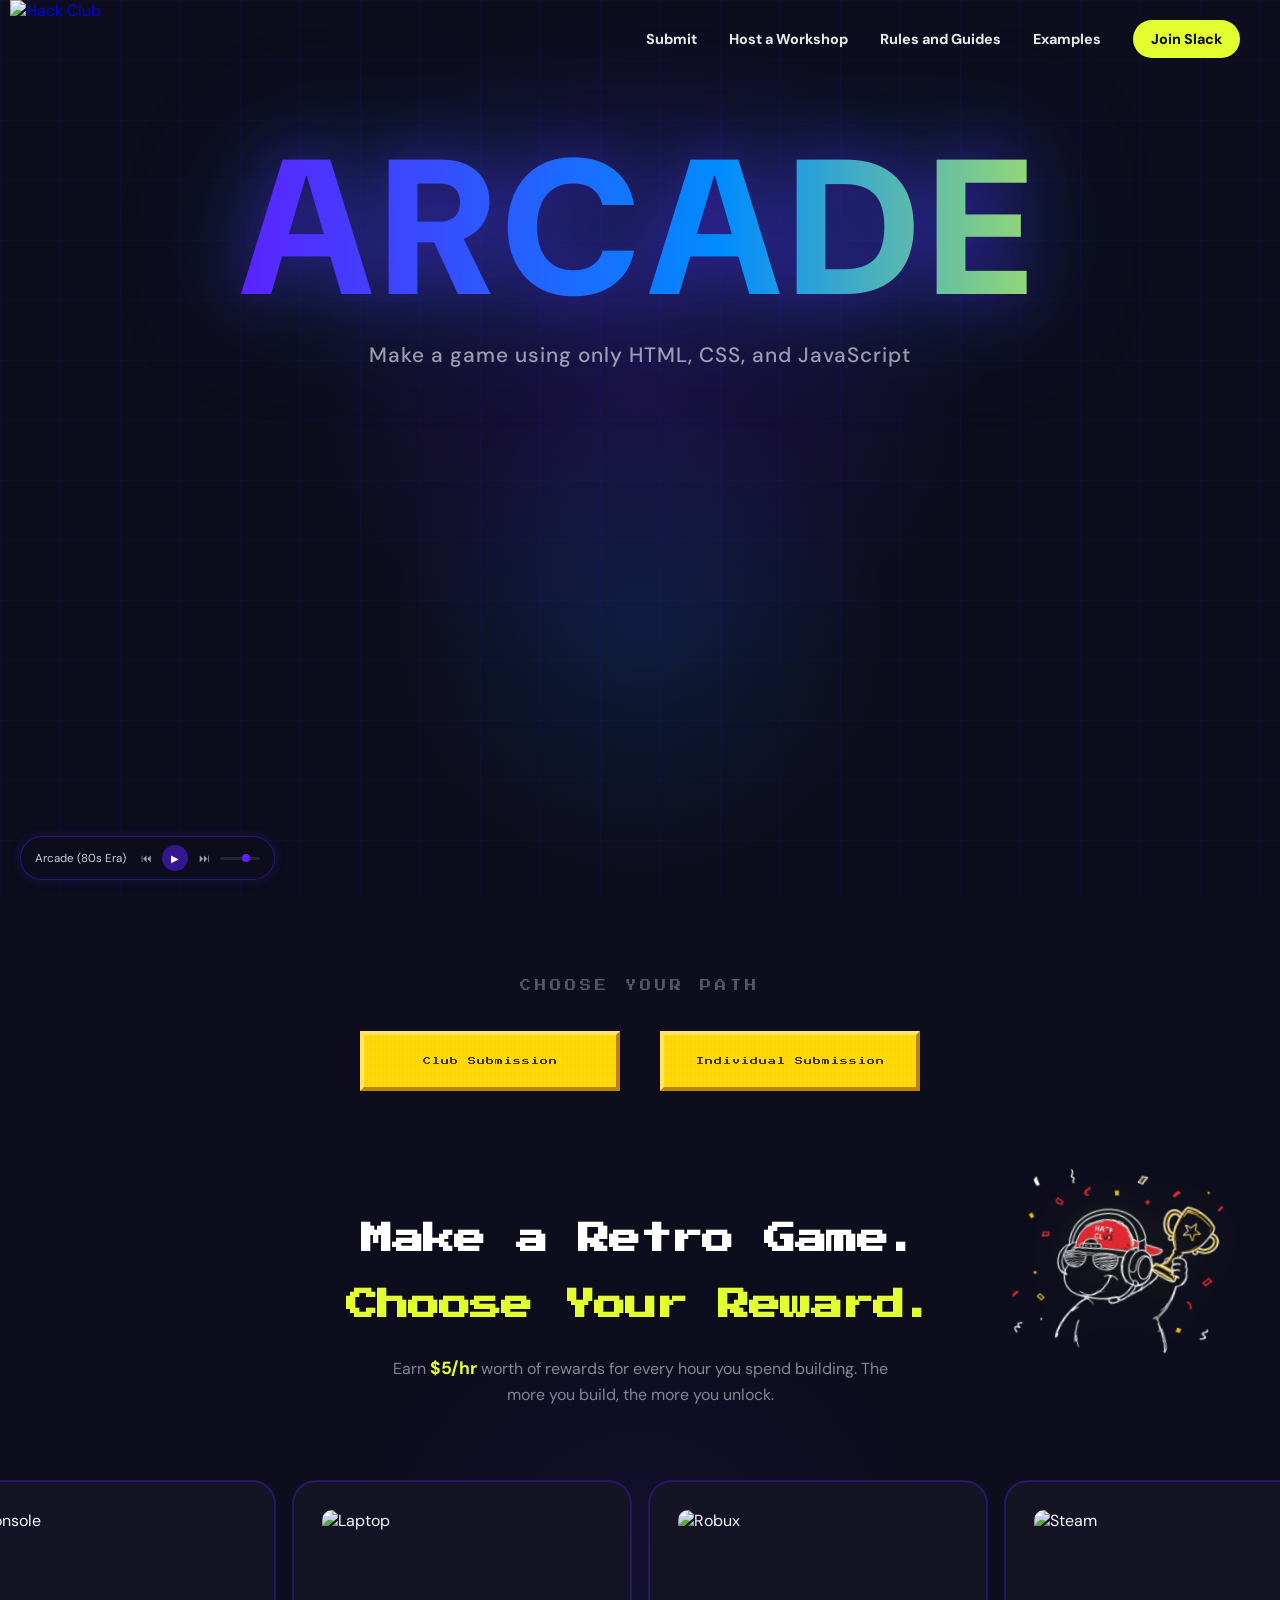
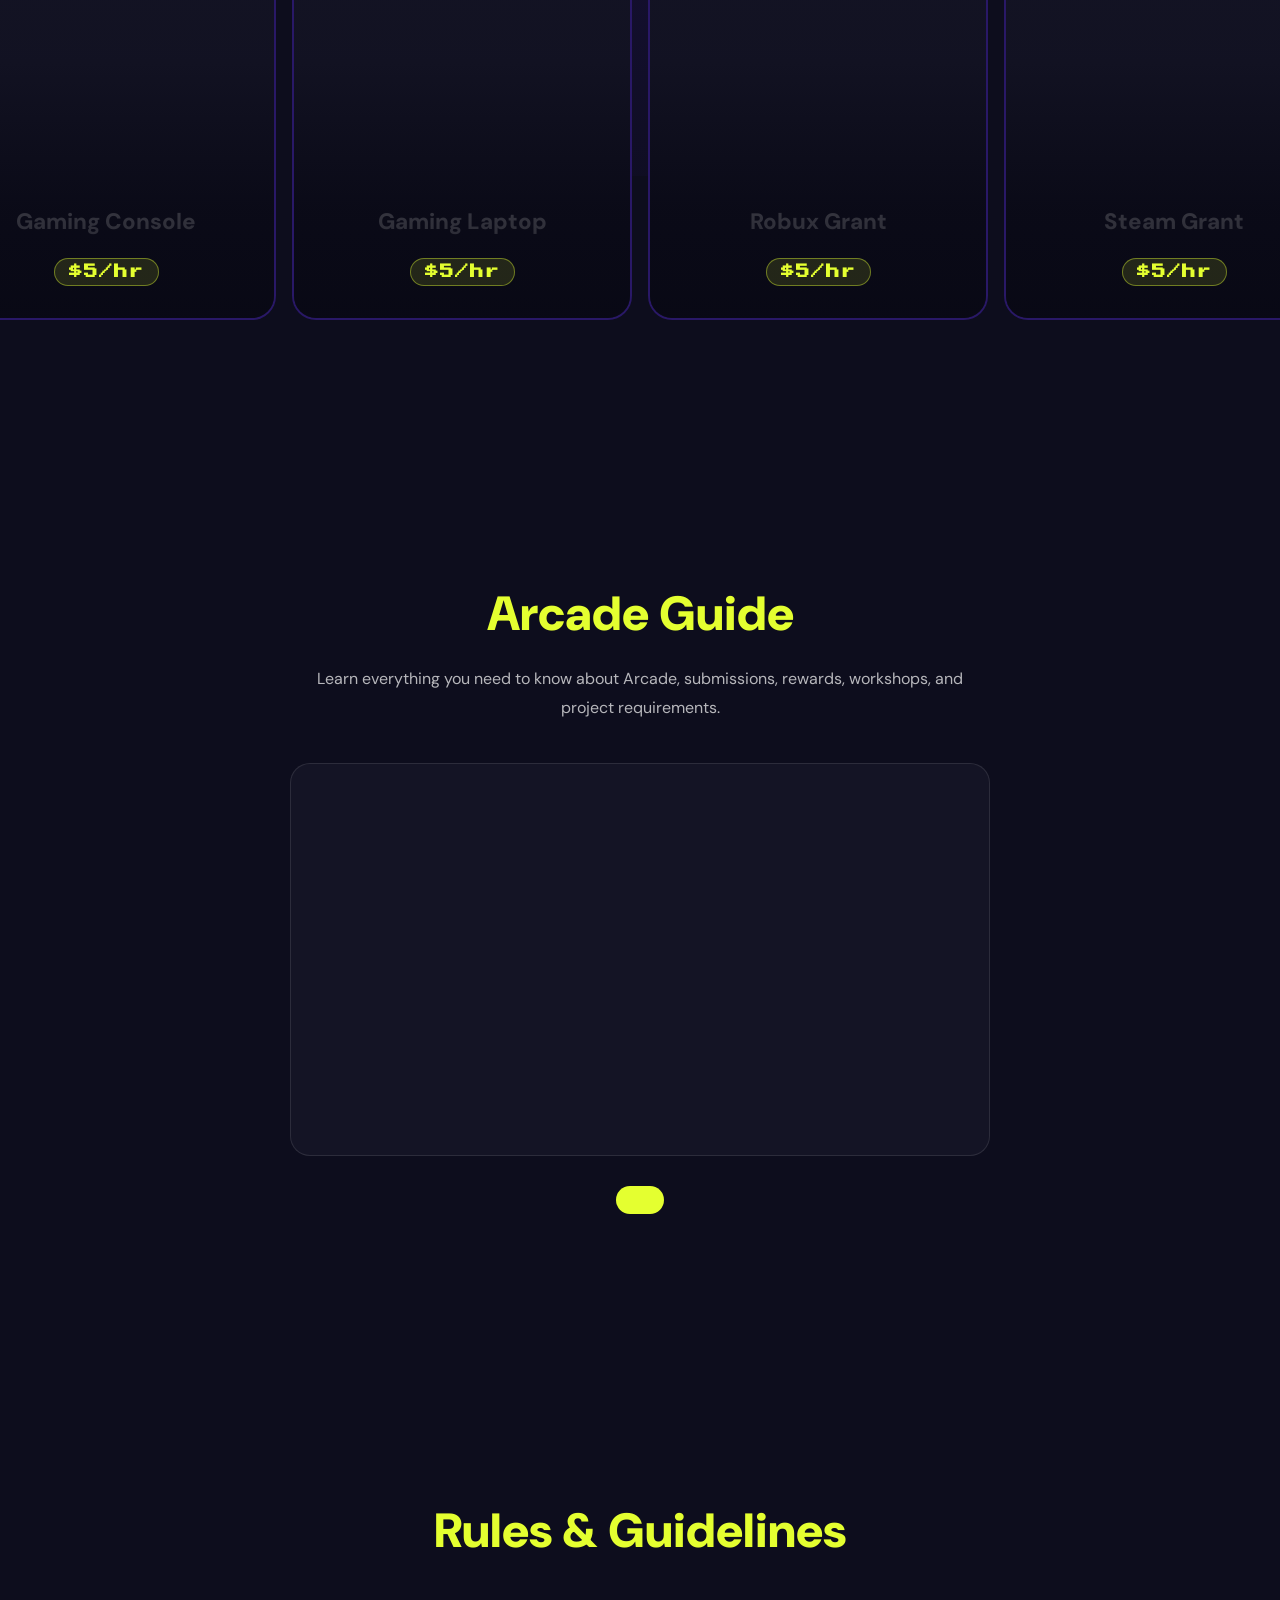
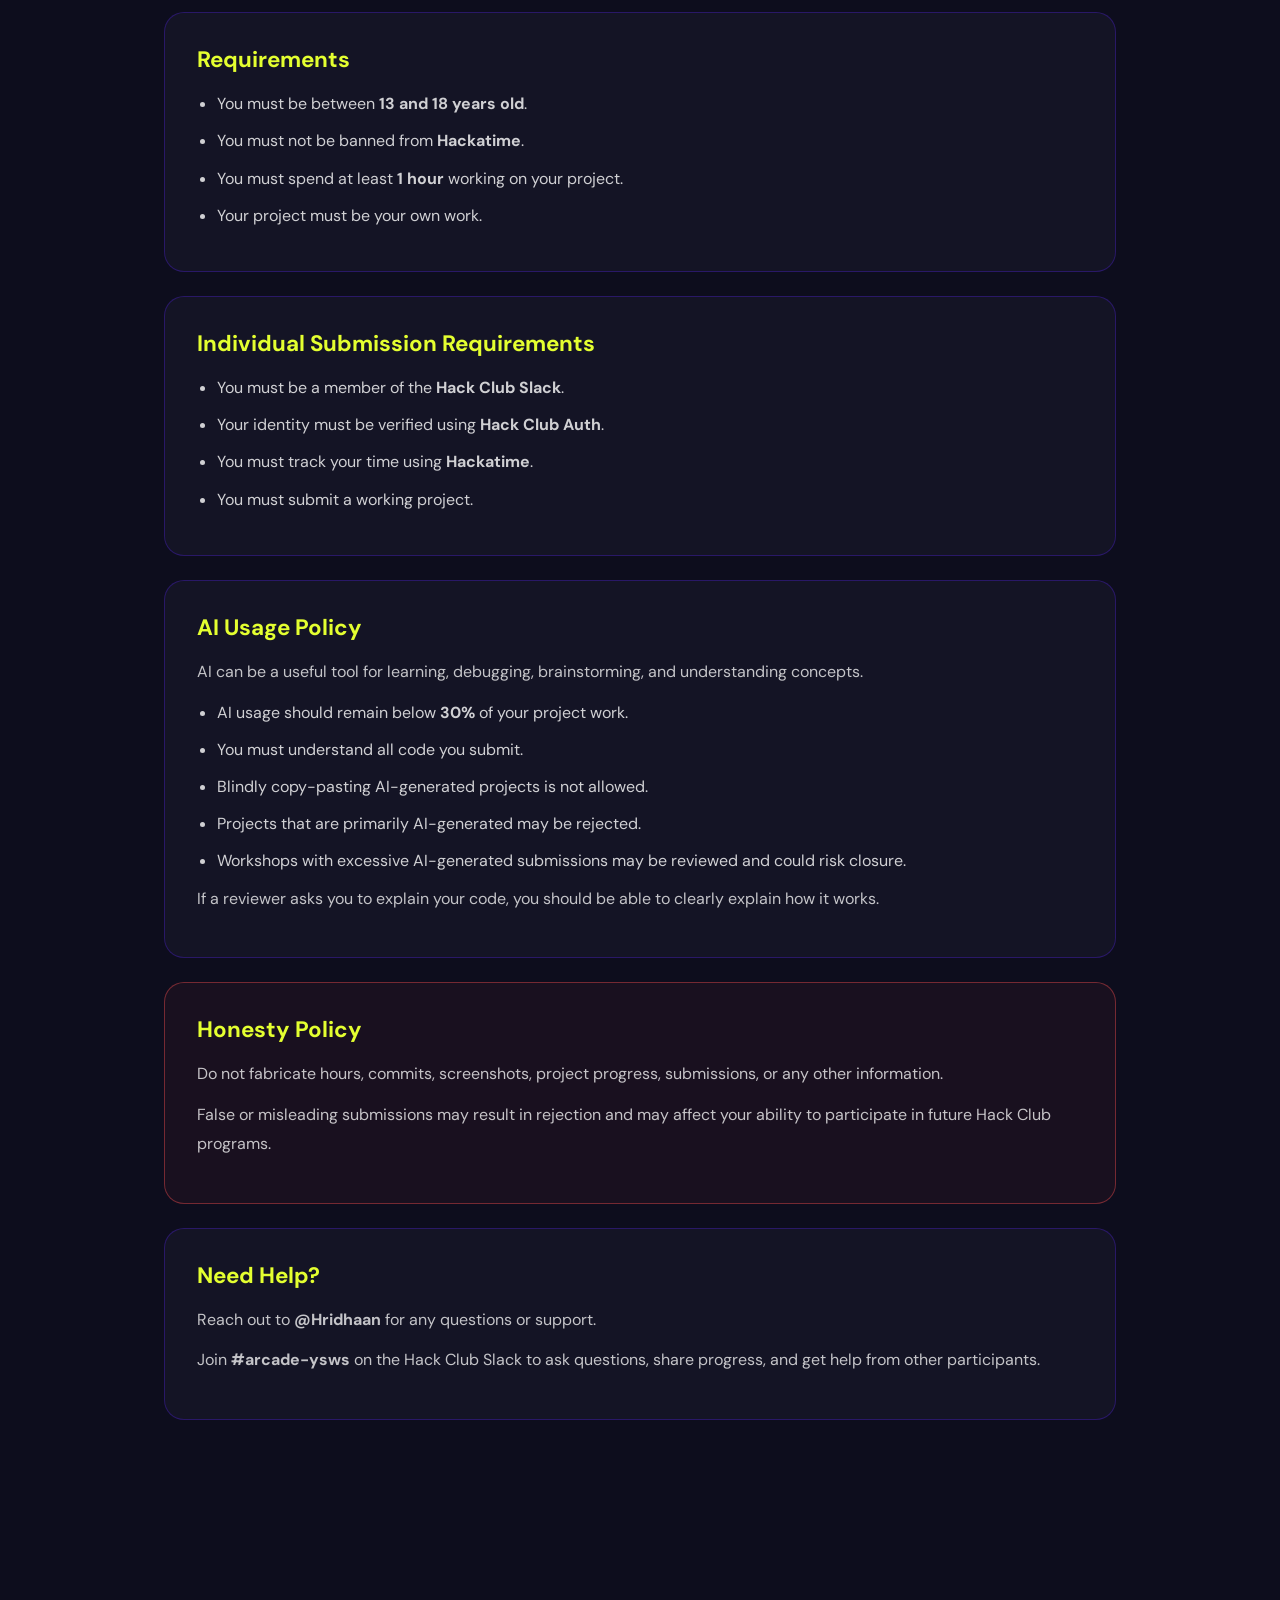
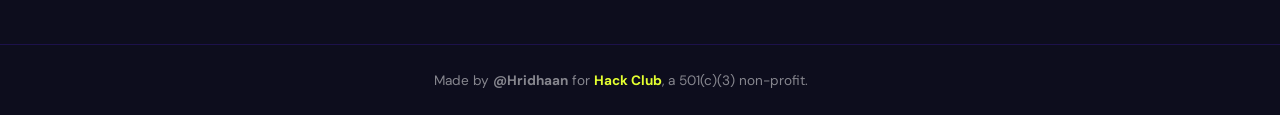
==== index.html @ b274d34c "Rename Index.html to index.html" ====
<!DOCTYPE html>
<html lang="en">
<head>
    <meta charset="UTF-8">
    <meta name="viewport" content="width=device-width, initial-scale=1.0">
    <title>Arcade</title>
    <link rel="icon" type="image/png" href="RewardsFavicon.png">
    <link href="https://fonts.googleapis.com/css2?family=Press+Start+2P&family=DM+Sans:wght@400;700;900&display=swap" rel="stylesheet">
    <link rel="stylesheet" href="style.css">
    <script async src="https://unpkg.com/es-module-shims@1.6.3/dist/es-module-shims.js"></script>
    <script type="importmap">
    {
        "imports": {
            "three": "https://unpkg.com/three@0.160.0/build/three.module.js",
            "three/addons/": "https://unpkg.com/three@0.160.0/examples/jsm/"
        }
    }
    </script>
</head>
<body>

    <!-- Hack Club Flag -->
    <a href="https://hackclub.com/">
        <img style="position: absolute; top: 0; left: 10px; border: 0; width: 256px; z-index: 999;"
        src="https://assets.hackclub.com/flag-orpheus-left.svg" alt="Hack Club"/>
    </a>

    <!-- Navbar -->
  <nav class="navbar">
    <div class="nav-links">
        <a href="#" id="navSubmit">Submit</a>
        <a href="#" id="navWorkshop">Host a Workshop</a>
        <a href="#rules">Rules and Guides</a>
        <a href="example.html">Examples</a>
    <a href="https://hackclub.enterprise.slack.com/archives/C0B72VAHXHB" target="_blank" class="nav-slack">
    Join Slack
</a>
    </div>
</nav>

    <!-- Hero Section -->
    <section class="hero">
        <div class="hero-content">
            <h1 class="hero-title">ARCADE</h1>
            <p class="hero-tagline">Make a game using only HTML, CSS, and JavaScript</p>
        
        </div>
        <div class="hero-3d">
            <canvas id="controller-canvas"></canvas>
        </div>
    </section>

    <!-- Path Selector -->
    <div class="selector-section">
        <p class="selector-label">CHOOSE YOUR PATH</p>
        <div class="path-buttons">
            <div class="minecraft-btn" id="clubBtn" onclick="selectPath('club')">
                <div class="mc-btn-front">Club Submission</div>
            </div>
            <div class="minecraft-btn" id="individualBtn" onclick="selectPath('individual')">
                <div class="mc-btn-front">Individual Submission</div>
            </div>
        </div>

        <!-- Club Content -->
        <div class="submission-content" id="clubContent">
            <div class="content-inner">
                <h2 class="content-title">Arcade for Clubs</h2>
                <p class="content-desc">Arcade is a Hack Club program where your members build games and get rewarded. Run it as a workshop at your next meeting — no experience needed, and it works for complete beginners. Clubs are welcome from anywhere in the world!</p>
                <h3 class="content-subtitle">Running a workshop</h3>
                <p class="content-text">Host an Arcade workshop at your club meeting. Members will build their own game, host it on GitHub Pages, and submit it. Each approved submission earns them rewards. You can <a href="#" class="content-link">use our workshop guide</a> to run the session.</p>
                <h3 class="content-subtitle">How it works</h3>
                <div class="steps-grid">
                    <div class="step-card"><span class="step-num">1</span><p>Run the workshop with your club</p></div>
                    <div class="step-card"><span class="step-num">2</span><p>Members build & host their games</p></div>
                    <div class="step-card"><span class="step-num">3</span><p>Close your workshop</p></div>
                    <div class="step-card"><span class="step-num">4</span><p>Get your reward grant!</p></div>
                </div>
                <button class="btn-primary" style="margin-top: 24px;">Submit Your Club »</button>
            </div>
        </div>



        <div class="yaydino2">
    <img src="1.png" alt="YayDino">
</div>
 






<!-- Rewards Section -->
 

<section class="rewards-section">
 

   <div class="rewards-header">
        <h2 class="rewards-title">Make a Retro Game.</h2>
        <h2 class="rewards-title accent">Choose Your Reward.</h2>
        <p class="rewards-sub">Earn <strong>$5/hr</strong> worth of rewards for every hour you spend building. The more you build, the more you unlock.</p>
    </div>
<div class="reward-side-image">
    <img src="1.png" alt="Arcade Mascot">
</div>
    <!-- Marquee -->
    <div class="marquee-wrapper">
        <div class="marquee-track">
            <!-- First set -->
            <div class="reward-card">
                <img src="https://cdn.hackclub.com/019e78b3-c2be-7597-a584-adfa7424e5cc/image.png" alt="Robux"/>
                <span class="reward-name">Robux Grant</span>
                <span class="reward-rate">$5/hr</span>
            </div>
            <div class="reward-card">
                <img src="https://cdn.hackclub.com/019e78b3-c560-7306-bf54-0f0309e8012c/image.png" alt="Steam"/>
                <span class="reward-name">Steam Grant</span>
                <span class="reward-rate">$5/hr</span>
            </div>
            <div class="reward-card">
                <img src="https://cdn.hackclub.com/019e78b3-cb3a-797b-8372-727cfa99ce7d/image.png" alt="PlayStation"/>
                <span class="reward-name">PS5 Store Grant</span>
                <span class="reward-rate">$5/hr</span>
            </div>
            <div class="reward-card">
                <img src="https://cdn.hackclub.com/019e78b3-cdbc-717c-9516-8ceed5521d50/image.png" alt="Xbox"/>
                <span class="reward-name">Xbox Gamepass</span>
                <span class="reward-rate">$5/hr</span>
            </div>
            <div class="reward-card">
                <img src="https://cdn.hackclub.com/019e78b6-8c25-72ff-9af2-ae48d4276445/image.png" alt="Gaming Chair"/>
                <span class="reward-name">Gaming Accessories</span>
                <span class="reward-rate">$5/hr</span>
            </div>
            <div class="reward-card">
                <img src="https://cdn.hackclub.com/019e78b5-5a3d-7637-90d5-1876262efb31/image.png" alt="Snacks"/>
                <span class="reward-name">Snacks Grant</span>
                <span class="reward-rate">$10 flat</span>
            </div>
            <div class="reward-card">
                <img src="https://cdn.hackclub.com/019e78b3-c89d-77c0-a14c-f0b7e09f0a83/image.png" alt="Gaming Disc"/>
                <span class="reward-name">Gaming Discs</span>
                <span class="reward-rate">$5/hr</span>
            </div>
            <div class="reward-card">
                <img src="https://cdn.hackclub.com/019e78ba-0c8d-72cf-9ee6-25249cc44a6c/image.png" alt="Pizza"/>
                <span class="reward-name">Pizza Grant</span>
                <span class="reward-rate">$5/hr</span>
            </div>
            <div class="reward-card">
                <img src="https://cdn.hackclub.com/019e78bb-ecb3-717f-a96d-b725cae09090/image.png" alt="VR"/>
                <span class="reward-name">VR Headset</span>
                <span class="reward-rate">$5/hr</span>
            </div>
            <div class="reward-card">
                <img src="https://cdn.hackclub.com/019e78bd-bbe6-7dba-8489-cfd4080f0802/image.png" alt="Console"/>
                <span class="reward-name">Gaming Console</span>
                <span class="reward-rate">$5/hr</span>
            </div>
            <div class="reward-card">
                <img src="https://cdn.hackclub.com/019e78bf-a7a8-745c-b9f1-488c8123b62c/image.png" alt="Laptop"/>
                <span class="reward-name">Gaming Laptop</span>
                <span class="reward-rate">$5/hr</span>
            </div>
            <!-- Duplicate set for seamless loop -->
            <div class="reward-card">
                <img src="https://cdn.hackclub.com/019e78b3-c2be-7597-a584-adfa7424e5cc/image.png" alt="Robux"/>
                <span class="reward-name">Robux Grant</span>
                <span class="reward-rate">$5/hr</span>
            </div>
            <div class="reward-card">
                <img src="https://cdn.hackclub.com/019e78b3-c560-7306-bf54-0f0309e8012c/image.png" alt="Steam"/>
                <span class="reward-name">Steam Grant</span>
                <span class="reward-rate">$5/hr</span>
            </div>
            <div class="reward-card">
                <img src="https://cdn.hackclub.com/019e78b3-cb3a-797b-8372-727cfa99ce7d/image.png" alt="PlayStation"/>
                <span class="reward-name">PS5 Store Grant</span>
                <span class="reward-rate">$5/hr</span>
            </div>
            <div class="reward-card">
                <img src="https://cdn.hackclub.com/019e78b3-cdbc-717c-9516-8ceed5521d50/image.png" alt="Xbox"/>
                <span class="reward-name">Xbox Gamepass</span>
                <span class="reward-rate">$5/hr</span>
            </div>
            <div class="reward-card">
                <img src="https://cdn.hackclub.com/019e78b6-8c25-72ff-9af2-ae48d4276445/image.png" alt="Gaming Chair"/>
                <span class="reward-name">Gaming Accessories</span>
                <span class="reward-rate">$5/hr</span>
            </div>
            <div class="reward-card">
                <img src="https://cdn.hackclub.com/019e78b5-5a3d-7637-90d5-1876262efb31/image.png" alt="Snacks"/>
                <span class="reward-name">Snacks Grant</span>
                <span class="reward-rate">$10 flat</span>
            </div>
            <div class="reward-card">
                <img src="https://cdn.hackclub.com/019e78b3-c89d-77c0-a14c-f0b7e09f0a83/image.png" alt="Gaming Disc"/>
                <span class="reward-name">Gaming Discs</span>
                <span class="reward-rate">$5/hr</span>
            </div>
            <div class="reward-card">
                <img src="https://cdn.hackclub.com/019e78ba-0c8d-72cf-9ee6-25249cc44a6c/image.png" alt="Pizza"/>
                <span class="reward-name">Pizza Grant</span>
                <span class="reward-rate">$5/hr</span>
            </div>
            <div class="reward-card">
                <img src="https://cdn.hackclub.com/019e78bb-ecb3-717f-a96d-b725cae09090/image.png" alt="VR"/>
                <span class="reward-name">VR Headset</span>
                <span class="reward-rate">$5/hr</span>
            </div>
            <div class="reward-card">
                <img src="https://cdn.hackclub.com/019e78bd-bbe6-7dba-8489-cfd4080f0802/image.png" alt="Console"/>
                <span class="reward-name">Gaming Console</span>
                <span class="reward-rate">$5/hr</span>
            </div>
            <div class="reward-card">
                <img src="https://cdn.hackclub.com/019e78bf-a7a8-745c-b9f1-488c8123b62c/image.png" alt="Laptop"/>
                <span class="reward-name">Gaming Laptop</span>
                <span class="reward-rate">$5/hr</span>
            </div>
        </div>
    </div>
</section>

<section id="guides" class="guide-section">


<h2 class="guide-heading">Arcade Guide</h2>

<p class="guide-text">
    Learn everything you need to know about Arcade, submissions,
    rewards, workshops, and project requirements.
</p>

<div class="guide-container">
    <iframe
        src="https://www.canva.com/design/DAHLJIkIras/yFGuUKuNm_g_faqWocFEzg/view?embed"
        allowfullscreen>
    </iframe>
</div>

<a
    class="guide-button"
    href="https://www.canva.com/design/DAHLJIkIras/yFGuUKuNm_g_faqWocFEzg/view"
    target="_blank">

   
</a>


</section>








        <!-- Individual Content -->
        <div class="submission-content" id="individualContent">
            <div class="content-inner">
                <h2 class="content-title">Arcade for Individuals</h2>
                <p class="content-desc">Building solo? No problem. Arcade is open to any teenager who wants to build a game and get rewarded for shipping it. No club needed — just you, your code, and your ideas.</p>
                <h3 class="content-subtitle">How it works</h3>
                <p class="content-text">Build a game, host it on GitHub Pages or itch.io, and submit it. Each approved submission earns you rewards. Check out the <a href="#" class="content-link">requirements & examples page</a> first.</p>
                <h3 class="content-subtitle">Steps</h3>
                <div class="steps-grid">
                    <div class="step-card"><span class="step-num">1</span><p>Build your game</p></div>
                    <div class="step-card"><span class="step-num">2</span><p>Host it online</p></div>
                    <div class="step-card"><span class="step-num">3</span><p>Submit your game</p></div>
                    <div class="step-card"><span class="step-num">4</span><p>Claim your reward!</p></div>
                </div>
                <button class="btn-primary" style="margin-top: 24px;">Submit Your Game »</button>
            </div>
        </div>

<section class="rules-section" id="rules">

    <h1 class="rules-title">Rules & Guidelines</h1>

    <div class="rule-card">
        <h2>Requirements</h2>

        <ul>
            <li>You must be between <strong>13 and 18 years old</strong>.</li>
            <li>You must not be banned from <strong>Hackatime</strong>.</li>
            <li>You must spend at least <strong>1 hour</strong> working on your project.</li>
            <li>Your project must be your own work.</li>
        </ul>
    </div>

    <div class="rule-card">
        <h2>Individual Submission Requirements</h2>

        <ul>
            <li>You must be a member of the <strong>Hack Club Slack</strong>.</li>
            <li>Your identity must be verified using <strong>Hack Club Auth</strong>.</li>
            <li>You must track your time using <strong>Hackatime</strong>.</li>
            <li>You must submit a working project.</li>
        </ul>
    </div>

    <div class="rule-card">
        <h2>AI Usage Policy</h2>

        <p>
            AI can be a useful tool for learning, debugging, brainstorming,
            and understanding concepts.
        </p>

        <ul>
            <li>AI usage should remain below <strong>30%</strong> of your project work.</li>
            <li>You must understand all code you submit.</li>
            <li>Blindly copy-pasting AI-generated projects is not allowed.</li>
            <li>Projects that are primarily AI-generated may be rejected.</li>
            <li>Workshops with excessive AI-generated submissions may be reviewed and could risk closure.</li>
        </ul>

        <p>
            If a reviewer asks you to explain your code, you should be able to clearly explain how it works.
        </p>
    </div>

    <div class="rule-card warning-card">
        <h2>Honesty Policy</h2>

        <p>
            Do not fabricate hours, commits, screenshots, project progress,
            submissions, or any other information.
        </p>

        <p>
            False or misleading submissions may result in rejection and may
            affect your ability to participate in future Hack Club programs.
        </p>
    </div>

    <div class="rule-card">
        <h2>Need Help?</h2>

        <p>
            Reach out to <strong>@Hridhaan</strong> for any questions or support.
        </p>

        <p>
            Join <strong>#arcade-ysws</strong> on the Hack Club Slack to ask questions,
            share progress, and get help from other participants.
        </p>
    </div>

</section>























    </div>

    <!-- Music Player -->
    <div class="music-player" id="musicPlayer">
        <div class="player-body" id="playerBody">
            <div class="song-info">
                <div class="song-name" id="songName">Arcade (80s Era)</div>
            </div>
            <div class="player-controls">
                <button class="ctrl-btn" id="prevBtn">⏮</button>
                <button class="ctrl-btn play-btn" id="playBtn">▶</button>
                <button class="ctrl-btn" id="nextBtn">⏭</button>
                <input type="range" class="volume-slider" id="volumeSlider" min="0" max="1" step="0.01" value="0.7">
            </div>
        </div>
    </div>

    <!-- Footer -->
    <footer class="footer">
        <div class="footer-content">
            <span>Made by <strong>@Hridhaan</strong> for <a href="https://hackclub.com/" target="_blank">Hack Club</a>, a 501(c)(3) non-profit.</span>
            <div class="footer-gif">
                <iframe src="https://giphy.com/embed/hkqefnFjn2MWVl6xvq" width="30" height="30" frameBorder="0" class="giphy-embed" allowFullScreen></iframe>
            </div>
        </div>
      
    </footer>

    <script type="module" src="script.js"></script>


    
</body>
</html>
---- style.css ----
* {
    margin: 0;
    padding: 0;
    box-sizing: border-box;
}

body {
    background-color: #0D0D1D;
    font-family: 'DM Sans', sans-serif;
    color: #ffffff;
    overflow-x: hidden;
}

/* ── NAVBAR ── */
.navbar {
    display: flex;
    align-items: center;
    justify-content: flex-end;
    padding: 20px 40px;
    position: fixed;
    top: 0;
    left: 0;
    right: 0;
    z-index: 100;
    background: transparent;
}

.nav-links {
    display: flex;
    align-items: center;
    gap: 32px;
}

.nav-links a {
    color: rgba(255, 255, 255, 0.9);
    text-decoration: none;
    font-size: 0.9rem;
    font-weight: 800;
    transition: color 0.2s;
    white-space: nowrap;
}

.nav-links a:hover {
    color: #E4FF30;
}

.nav-cta {
    font-family: 'Press Start 2P', monospace;
    font-size: 0.6rem;
    background: #E4FF30;
    color: #0D0D1D;
    border: 3px solid #0D0D1D;
    padding: 12px 16px;
    cursor: pointer;
    box-shadow: 4px 4px 0px #5B23FF;
    transition: all 0.1s;
    white-space: nowrap;
    letter-spacing: 1px;
}

.nav-cta:hover {
    transform: translate(2px, 2px);
    box-shadow: 2px 2px 0px #5B23FF;
}

.nav-cta:active {
    transform: translate(4px, 4px);
    box-shadow: 0px 0px 0px #5B23FF;
}

@keyframes rgbShift {
    0% { background-position: 0% center; }
    100% { background-position: 300% center; }
}

/* ── HERO ── */
.hero {
    min-height: 100vh;
    display: flex;
    flex-direction: column;
    align-items: center;
    justify-content: center;
    padding-top: 80px;
    position: relative;
    overflow: hidden;
    background-image:
        linear-gradient(rgba(91, 35, 255, 0.05) 1px, transparent 1px),
        linear-gradient(90deg, rgba(91, 35, 255, 0.05) 1px, transparent 1px);
    background-size: 60px 60px;
}

.hero::before {
    content: '';
    position: absolute;
    width: 700px;
    height: 700px;
    background: radial-gradient(circle, rgba(91, 35, 255, 0.18) 0%, transparent 70%);
    top: 40%;
    left: 50%;
    transform: translate(-50%, -50%);
    pointer-events: none;
    z-index: 0;
}

.hero::after {
    content: '';
    position: absolute;
    width: 500px;
    height: 500px;
    background: radial-gradient(circle, rgba(0, 139, 255, 0.12) 0%, transparent 70%);
    top: 70%;
    left: 50%;
    transform: translate(-50%, -50%);
    pointer-events: none;
    z-index: 0;
}

.hero-content {
    text-align: center;
    position: relative;
    z-index: 2;
    padding: 0 20px;
}

.hero-title {
    font-family: 'DM Sans', sans-serif;
    font-weight: 900;
    font-size: clamp(5rem, 15vw, 12rem);
    line-height: 1;
    letter-spacing: 8px;
    background: linear-gradient(
        90deg,
        #5B23FF,
        #008BFF,
        #E4FF30,
        #00F5FF,
        #008BFF,
        #5B23FF
    );
    background-size: 300% auto;
    -webkit-background-clip: text;
    -webkit-text-fill-color: transparent;
    background-clip: text;
    animation: rgbShift 3s linear infinite;
    filter: drop-shadow(0 0 30px rgba(91, 35, 255, 0.5))
            drop-shadow(0 0 60px rgba(0, 139, 255, 0.3));
}

.hero-tagline {
    font-size: 1.3rem;
    color: rgba(255, 255, 255, 0.6);
    margin-top: 16px;
    font-weight: 500;
    letter-spacing: 1px;
}

.hero-3d {
    width: 100%;
    max-width: 700px;
    height: 500px;
    position: relative;
    z-index: 1;
    margin-top: -20px;
}

#controller-canvas {
    width: 100%;
    height: 100%;
    display: block;
}

/* ── BUTTONS ── */
.btn-primary {
    font-family: 'Press Start 2P', monospace;
    font-size: 0.6rem;
    background: #E4FF30;
    color: #0D0D1D;
    border: 3px solid #0D0D1D;
    padding: 14px 20px;
    cursor: pointer;
    box-shadow: 4px 4px 0px #5B23FF;
    transition: all 0.1s;
    letter-spacing: 1px;
}

.btn-primary:hover {
    transform: translate(2px, 2px);
    box-shadow: 2px 2px 0px #5B23FF;
}

.btn-primary:active {
    transform: translate(4px, 4px);
    box-shadow: 0px 0px 0px #5B23FF;
}

/* ── PATH SELECTOR ── */
.selector-section {
    padding: 80px 40px;
    display: flex;
    flex-direction: column;
    align-items: center;
    gap: 40px;
}

.selector-label {
    font-family: 'Press Start 2P', monospace;
    font-size: 0.7rem;
    color: rgba(255,255,255,0.3);
    letter-spacing: 4px;
}

.path-buttons {
    display: flex;
    gap: 40px;
    align-items: center;
    justify-content: center;
    flex-wrap: wrap;
}

.minecraft-btn {
    position: relative;
    width: 260px;
    height: 60px;
    cursor: pointer;
    user-select: none;
}

.mc-btn-front {
    position: absolute;
    inset: 0;
    background: #FFD700;
    border-top: 4px solid #FFE566;
    border-left: 4px solid #FFE566;
    border-right: 4px solid #B8860B;
    border-bottom: 4px solid #B8860B;
    display: flex;
    align-items: center;
    justify-content: center;
    font-family: 'Press Start 2P', monospace;
    font-size: 0.5rem;
    color: #3d2e00;
    letter-spacing: 1px;
    transition: all 0.1s;
}

.mc-btn-front::after {
    content: '';
    position: absolute;
    inset: 0;
    background-image:
        linear-gradient(rgba(255,255,255,0.05) 1px, transparent 1px),
        linear-gradient(90deg, rgba(255,255,255,0.05) 1px, transparent 1px);
    background-size: 4px 4px;
    pointer-events: none;
}

.minecraft-btn:hover .mc-btn-front {
    background: #FFE033;
    border-top-color: #FFF0A0;
    border-left-color: #FFF0A0;
    filter: brightness(1.1);
}

.minecraft-btn:active .mc-btn-front,
.minecraft-btn.active .mc-btn-front {
    background: #CC9900;
    border-top-color: #B8860B;
    border-left-color: #B8860B;
    border-right-color: #FFE566;
    border-bottom-color: #FFE566;
    transform: translateY(2px);
}

/* ── SUBMISSION CONTENT ── */
.submission-content {
    display: none;
    width: 100%;
    max-width: 900px;
    animation: fadeInUp 0.4s ease;
}

.submission-content.active {
    display: block;
}

@keyframes fadeInUp {
    from { opacity: 0; transform: translateY(20px); }
    to { opacity: 1; transform: translateY(0); }
}

.content-inner {
    background: rgba(255,255,255,0.02);
    border: 1px solid rgba(91, 35, 255, 0.2);
    border-radius: 20px;
    padding: 40px;
}

.content-title {
    font-family: 'DM Sans', sans-serif;
    font-weight: 900;
    font-size: 2.5rem;
    color: #E4FF30;
    margin-bottom: 16px;
}

.content-desc {
    color: rgba(255,255,255,0.7);
    line-height: 1.8;
    margin-bottom: 28px;
    font-size: 1rem;
}

.content-subtitle {
    font-family: 'DM Sans', sans-serif;
    font-weight: 800;
    font-size: 1.2rem;
    color: #008BFF;
    margin-bottom: 12px;
    margin-top: 24px;
}

.content-text {
    color: rgba(255,255,255,0.6);
    line-height: 1.8;
    margin-bottom: 28px;
}

.content-link {
    color: #E4FF30;
    font-weight: 700;
    text-decoration: underline;
    text-underline-offset: 3px;
}

.content-link:hover {
    color: #008BFF;
}

.steps-grid {
    display: grid;
    grid-template-columns: repeat(2, 1fr);
    gap: 16px;
    margin-top: 16px;
}

.step-card {
    background: rgba(91, 35, 255, 0.08);
    border: 1px solid rgba(91, 35, 255, 0.2);
    border-radius: 12px;
    padding: 20px;
    display: flex;
    align-items: center;
    gap: 16px;
    transition: border-color 0.2s, background 0.2s;
}

.step-card:hover {
    border-color: rgba(91, 35, 255, 0.5);
    background: rgba(91, 35, 255, 0.12);
}

.step-num {
    font-family: 'Press Start 2P', monospace;
    font-size: 1.2rem;
    color: #5B23FF;
    min-width: 30px;
}

.step-card p {
    color: rgba(255,255,255,0.7);
    font-size: 0.9rem;
    line-height: 1.5;
}

/* ── MUSIC PLAYER ── */
.music-player {
    position: fixed;
    bottom: 20px;
    left: 20px;
    z-index: 999;
    background: rgba(13, 13, 29, 0.9);
    border: 1px solid rgba(91, 35, 255, 0.4);
    border-radius: 100px;
    padding: 8px 14px;
    display: flex;
    align-items: center;
    gap: 10px;
    box-shadow: 0 0 12px rgba(91, 35, 255, 0.2);
    backdrop-filter: blur(10px);
}

.player-body {
    display: flex;
    flex-direction: row;
    align-items: center;
    gap: 8px;
    padding: 0;
}

.song-info {
    text-align: left;
}

.song-name {
    font-family: 'DM Sans', sans-serif;
    font-size: 0.72rem;
    color: rgba(255,255,255,0.8);
    max-width: 130px;
    white-space: nowrap;
    overflow: hidden;
    text-overflow: ellipsis;
}

.player-controls {
    display: flex;
    align-items: center;
    gap: 4px;
}

.ctrl-btn {
    background: none;
    border: none;
    color: rgba(255,255,255,0.6);
    width: 24px;
    height: 24px;
    border-radius: 50%;
    cursor: pointer;
    font-size: 0.7rem;
    display: flex;
    align-items: center;
    justify-content: center;
    transition: all 0.15s;
    padding: 0;
}

.ctrl-btn:hover {
    color: #E4FF30;
}

.play-btn {
    width: 26px;
    height: 26px;
    background: rgba(91, 35, 255, 0.5);
    border-radius: 50%;
    font-size: 0.65rem;
    color: white;
    border: none;
}

.play-btn:hover {
    background: rgba(91, 35, 255, 0.8);
}

.volume-slider {
    width: 40px;
    height: 3px;
    -webkit-appearance: none;
    background: rgba(255,255,255,0.1);
    border-radius: 2px;
    outline: none;
    cursor: pointer;
}

.volume-slider::-webkit-slider-thumb {
    -webkit-appearance: none;
    width: 8px;
    height: 8px;
    border-radius: 50%;
    background: #5B23FF;
    cursor: pointer;
}

/* ── FOOTER ── */
.footer {
    border-top: 1px solid rgba(91, 35, 255, 0.2);
    padding: 20px 40px;
    display: flex;
    flex-direction: column;
    align-items: center;
    gap: 8px;
    background: rgba(13, 13, 29, 0.8);
}

.footer-content {
    display: flex;
    align-items: center;
    gap: 8px;
    font-size: 0.85rem;
    color: rgba(255, 255, 255, 0.5);
}

.footer-gif {
    width: 30px;
    height: 30px;
    overflow: hidden;
    border-radius: 4px;
    pointer-events: none;
}

.footer-content a {
    color: #E4FF30;
    text-decoration: none;
    font-weight: 700;
    transition: color 0.2s;
}

.footer-content a:hover {
    color: #008BFF;
}

.footer-credits {
    font-size: 0.65rem;
    color: rgba(255, 255, 255, 0.2);
    text-align: center;
}

/* ── REWARDS SECTION ── */
.rewards-section {
    padding: 80px 0;
    position: relative;
    overflow: hidden;
}

.rewards-section::before {
    content: '';
    position: absolute;
    width: 600px;
    height: 400px;
    background: radial-gradient(circle, rgba(228, 255, 48, 0.06) 0%, transparent 70%);
    top: 50%;
    left: 50%;
    transform: translate(-50%, -50%);
    pointer-events: none;
}

.rewards-header {
    text-align: center;
    padding: 0 40px;
    margin-bottom: 60px;
}

.rewards-title {
    font-family: 'DM Sans', sans-serif;
    font-weight: 900;
    font-size: clamp(2rem, 5vw, 3.5rem);
    line-height: 1.1;
    color: #ffffff;
    letter-spacing: -1px;
}

.rewards-title.accent {
    color: #E4FF30;
}

.rewards-sub {
    margin-top: 16px;
    font-size: 1.1rem;
    color: rgba(255,255,255,0.5);
    max-width: 500px;
    margin-left: auto;
    margin-right: auto;
    line-height: 1.6;
}

.rewards-sub strong {
    color: #E4FF30;
}

/* ── MARQUEE ── */
.marquee-wrapper {
    width: 100%;
    overflow: hidden;
    mask-image: linear-gradient(90deg, transparent, black 10%, black 90%, transparent);
    -webkit-mask-image: linear-gradient(90deg, transparent, black 10%, black 90%, transparent);
}

.marquee-track {
    display: flex;
    gap: 20px;
    width: max-content;
    animation: marqueeScroll 35s linear infinite;
    padding: 10px 0;
}

.marquee-track:hover {
    animation-play-state: paused;
}

@keyframes marqueeScroll {
    0% { transform: translateX(0); }
    100% { transform: translateX(-50%); }
}

/* Reward Card */
.reward-card {
    display: flex;
    flex-direction: column;
    align-items: center;
    gap: 10px;
    background: rgba(255,255,255,0.03);
    border: 1px solid rgba(91, 35, 255, 0.2);
    border-radius: 16px;
    padding: 20px 24px;
    min-width: 140px;
    transition: border-color 0.2s, transform 0.2s;
    cursor: default;
}

.reward-card:hover {
    border-color: #E4FF30;
    transform: translateY(-4px);
    background: rgba(228, 255, 48, 0.04);
}

.reward-card img {
    width: 70px;
    height: 70px;
    object-fit: contain;
    border-radius: 8px;
}

.reward-name {
    font-family: 'DM Sans', sans-serif;
    font-weight: 700;
    font-size: 0.8rem;
    color: rgba(255,255,255,0.8);
    text-align: center;
}

.reward-rate {
    font-family: 'Press Start 2P', monospace;
    font-size: 0.4rem;
    color: #E4FF30;
    letter-spacing: 1px;
}

/* ── REWARDS SECTION ── */
.rewards-section {
    padding: 80px 0;
    position: relative;
    overflow: hidden;
}

.rewards-section::before {
    content: '';
    position: absolute;
    width: 800px;
    height: 400px;
    background: radial-gradient(circle, rgba(91, 35, 255, 0.08) 0%, transparent 70%);
    top: 50%;
    left: 50%;
    transform: translate(-50%, -50%);
    pointer-events: none;
}

.rewards-header {
    text-align: center;
    padding: 0 40px;
    margin-bottom: 50px;
}

.rewards-title {
    font-family: 'Press Start 2P', monospace;
    font-size: clamp(1.2rem, 3vw, 2rem);
    line-height: 1.8;
    color: #ffffff;
}

.rewards-title.accent {
    color: #E4FF30;
    display: block;
    margin-top: 8px;
}

.rewards-sub {
    margin-top: 20px;
    font-size: 1rem;
    color: rgba(255,255,255,0.5);
    max-width: 500px;
    margin-left: auto;
    margin-right: auto;
    line-height: 1.6;
}

.rewards-sub strong {
    color: #E4FF30;
    font-size: 1.1rem;
}

/* ── MARQUEE ── */
.marquee-wrapper {
    width: 100%;
    overflow: hidden;
    mask-image: linear-gradient(90deg, transparent, black 8%, black 92%, transparent);
    -webkit-mask-image: linear-gradient(90deg, transparent, black 8%, black 92%, transparent);
    padding: 12px 0;
}

.marquee-track {
    display: flex;
    gap: 16px;
    width: max-content;
    animation: marqueeScroll 30s linear infinite;
}

.marquee-track:hover {
    animation-play-state: paused;
}

@keyframes marqueeScroll {
    0% { transform: translateX(0); }
    100% { transform: translateX(-50%); }
}

/* Reward Card */
.reward-card {
    display: flex;
    flex-direction: column;
    align-items: center;
    gap: 10px;
    background: #12122A;
    border: 2px solid rgba(91, 35, 255, 0.3);
    border-radius: 12px;
    padding: 18px 20px;
    min-width: 130px;
    transition: all 0.2s;
    cursor: default;
    position: relative;
    overflow: hidden;
}

.reward-card::before {
    content: '';
    position: absolute;
    inset: 0;
    background: linear-gradient(135deg, rgba(91,35,255,0.08), transparent);
    opacity: 0;
    transition: opacity 0.2s;
}

.reward-card:hover {
    border-color: #E4FF30;
    transform: translateY(-6px) scale(1.03);
    box-shadow: 0 8px 30px rgba(228, 255, 48, 0.15),
                0 0 0 1px rgba(228, 255, 48, 0.2);
}

.reward-card:hover::before {
    opacity: 1;
}

.reward-card img {
    width: 64px;
    height: 64px;
    object-fit: contain;
    border-radius: 8px;
    image-rendering: auto;
}

.reward-name {
    font-family: 'DM Sans', sans-serif;
    font-weight: 800;
    font-size: 0.78rem;
    color: rgba(255,255,255,0.9);
    text-align: center;
    line-height: 1.3;
}

.reward-rate {
    font-family: 'Press Start 2P', monospace;
    font-size: 0.38rem;
    color: #E4FF30;
    letter-spacing: 1px;
    background: rgba(228, 255, 48, 0.1);
    padding: 3px 6px;
    border-radius: 4px;
    border: 1px solid rgba(228, 255, 48, 0.2);
}

.reward-card {
    display: flex;
    flex-direction: column;
    align-items: center;
    gap: 12px;
    background: #12122A;
    border: 2px solid rgba(91, 35, 255, 0.3);
    border-radius: 16px;
    padding: 28px 28px;
    min-width: 200px;
    transition: all 0.2s;
    cursor: default;
    position: relative;
    overflow: hidden;
}

.reward-card:hover {
    border-color: #E4FF30;
    transform: translateY(-8px) scale(1.04);
    box-shadow: 0 12px 40px rgba(228, 255, 48, 0.2),
                0 0 0 1px rgba(228, 255, 48, 0.2);
}

.reward-card img {
    width: 110px;
    height: 110px;
    object-fit: contain;
    border-radius: 10px;
}

.reward-name {
    font-family: 'DM Sans', sans-serif;
    font-weight: 800;
    font-size: 1rem;
    color: rgba(255,255,255,0.9);
    text-align: center;
    line-height: 1.3;
}

.reward-rate {
    font-family: 'Press Start 2P', monospace;
    font-size: 0.45rem;
    color: #E4FF30;
    letter-spacing: 1px;
    background: rgba(228, 255, 48, 0.1);
    padding: 4px 8px;
    border-radius: 4px;
    border: 1px solid rgba(228, 255, 48, 0.2);
}

.reward-card {
    width: 300px;
    min-width: 300px;
    height: 420px;

    position: relative;
    overflow: hidden;

    border-radius: 24px;

    background: #141425;

    transition: all .3s ease;
}

.reward-card img {
    width: 100%;
    height: 100%;

    object-fit: cover;

    transition: transform .4s ease;
}

.reward-card::after {
    content: "";

    position: absolute;
    inset: 0;

    background:
        linear-gradient(
            to top,
            rgba(8,8,20,.95) 0%,
            rgba(8,8,20,.8) 25%,
            rgba(8,8,20,.15) 60%,
            transparent 100%
        );

    pointer-events: none;
}

.reward-name {
    font-size: 1.4rem;
    font-weight: 800;

    margin-bottom: 10px;
}
.reward-rate {
    display: inline-flex;

    width: fit-content;

    padding: 6px 14px;

    border-radius: 999px;

    background: rgba(228,255,48,.12);

    border: 1px solid rgba(228,255,48,.35);

    color: #E4FF30;
}

.reward-card:hover {
    transform:
        translateY(-10px)
        scale(1.02);

    box-shadow:
        0 25px 60px rgba(0,0,0,.45);
}

.reward-card:hover img {
    transform: scale(1.08);
}

.reward-card{
    min-width:320px;
    height:440px;
}
.reward-card img{
    height:75%;
    width:100%;
    object-fit:cover;
}

.reward-card::before{
    content:"";
    position:absolute;
    inset:0;

    background:
    linear-gradient(
        to top,
        rgba(6,6,25,0.98) 0%,
        rgba(6,6,25,0.7) 30%,
        transparent 65%
    );

    z-index:1;
}

.reward-card::before{
    content:"";
    position:absolute;
    inset:0;

    background:
    linear-gradient(
        to top,
        rgba(6,6,25,0.98) 0%,
        rgba(6,6,25,0.7) 30%,
        transparent 65%
    );

    z-index:1;
}
.reward-card:hover{
    transform:
        translateY(-12px)
        rotate(-1deg);

    box-shadow:
        0 25px 60px rgba(0,0,0,.5),
        0 0 30px rgba(228,255,48,.15);
}
.reward-card{
    width:340px;
    min-width:340px;
}
.reward-rate {
    display: inline-flex;
    align-items: center;
    justify-content: center;

    padding: 6px 14px;

    border-radius: 999px;

    background: rgba(228,255,48,.12);
    border: 1px solid rgba(228,255,48,.4);

    color: #E4FF30;

    font-size: 0.85rem;
    font-weight: 800;

    position: relative;
    z-index: 10;
}
.reward-card-body{
    position:absolute;
    bottom:0;
    left:0;
    right:0;

    padding:24px;
    z-index:5;
}

.reward-card{
    overflow:hidden;
}

.nav-slack{
    background:#E4FF30;
    color:#0D0D1D !important;

    padding:10px 18px;

    border-radius:999px;

    font-weight:800;

    text-decoration:none;

    transition:.2s;
}

.nav-slack:hover{
    transform:translateY(-2px);
}

.rules-section{
    max-width:1000px;
    margin:120px auto;
    padding:0 24px;
}

.rules-title{
    text-align:center;
    font-size:3rem;
    font-weight:900;
    margin-bottom:50px;
    color:#E4FF30;
}

.rule-card{
    background:#141425;
    border:1px solid rgba(91,35,255,.3);
    border-radius:20px;
    padding:32px;
    margin-bottom:24px;
}

.rule-card h2{
    color:#E4FF30;
    margin-bottom:16px;
    font-size:1.4rem;
}

.rule-card p{
    color:rgba(255,255,255,.75);
    line-height:1.8;
    margin-bottom:12px;
}

.rule-card ul{
    padding-left:20px;
}

.rule-card li{
    margin-bottom:10px;
    line-height:1.7;
    color:rgba(255,255,255,.8);
}

.warning-card{
    border:1px solid rgba(255,80,80,.4);
    background:rgba(255,80,80,.05);
}


/* ==========================
EXAMPLES PAGE
========================== */

.examples-hero{
padding:160px 24px 80px;
text-align:center;
}

.examples-hero h1{
font-size:clamp(3rem,8vw,5rem);
font-weight:900;
margin-bottom:20px;
}

.examples-hero p{
color:rgba(255,255,255,.6);
font-size:1.1rem;
}

.examples-container{
max-width:1200px;
margin:auto;
padding:0 24px 120px;
}

.example-card{
overflow:hidden;


border-radius:32px;

background:#141425;

border:1px solid rgba(255,255,255,.08);

transition:.25s ease;


}

.example-card:hover{
transform:translateY(-8px);


border-color:#E4FF30;

box-shadow:
    0 20px 50px rgba(0,0,0,.35);


}

.example-cover{
width:100%;
height:500px;
object-fit:cover;
display:block;
}

.example-content{
padding:36px;
}

.example-content h2{
font-size:2rem;
margin-bottom:8px;
}

.author{
color:#E4FF30;
font-weight:700;
margin-bottom:20px;
}

.example-content p{
color:rgba(255,255,255,.65);
line-height:1.8;
max-width:700px;
}

.example-buttons{
display:flex;
gap:16px;
flex-wrap:wrap;
margin-top:24px;
}

.example-btn{
text-decoration:none;


background:#5B23FF;

color:white;

padding:14px 24px;

border-radius:999px;

font-weight:700;

transition:.2s;


}

.example-btn:hover{
transform:translateY(-2px);
}

.example-btn.secondary{
background:#24243f;
}

.soon{
text-align:center;


margin-top:60px;

color:rgba(255,255,255,.5);

font-size:1.1rem;


}


.examples-hero{
    padding:180px 24px 100px;
    text-align:center;
}

.examples-hero h1{
    font-size:clamp(4rem,10vw,7rem);
    font-weight:900;
    line-height:.95;
}

.examples-hero p{
    margin-top:24px;
    font-size:1.2rem;
    color:rgba(255,255,255,.65);
}
.example-card{
    overflow:hidden;
    border-radius:32px;

    background:#141425;

    border:1px solid rgba(91,35,255,.35);

    transition:.25s ease;
}

.example-card:hover{
    transform:translateY(-10px);

    border-color:#E4FF30;

    box-shadow:
        0 20px 60px rgba(0,0,0,.45);
}


html{
    scroll-behavior:smooth;
}


.rewards-section{
    position:relative;
}

.reward-side-image{
    position:absolute;

    right:8%;
    top:160px;

    z-index:5;
}

.reward-side-image img{
    width:220px;
    height:auto;

    transform:rotate(12deg);

    filter:drop-shadow(
        0 15px 30px rgba(0,0,0,.35)
    );

    animation:floaty 3s ease-in-out infinite;
}

@keyframes floaty{
    0%,100%{
        transform:
            translateY(0)
            rotate(12deg);
    }

    50%{
        transform:
            translateY(-15px)
            rotate(12deg);
    }
}

.reward-side-image{
    position:absolute;
    right:50px;
    top:200px;
    z-index:9999;
}

.reward-side-image img{
    width:300px;
    border:2px solid red;
}

.rewards-section{
    position:relative;
}

.reward-side-image{
    position:absolute;

    right:10%;
    top:50%;

    transform:translateY(-50%);

    z-index:2;
}

.reward-side-image img{
    width:220px;
    height:auto;
}

.rewards-section{
    position:relative;
}

.reward-mascot{
    position:absolute;

    right:8%;
    top:120px;

    z-index:2;
}

.reward-mascot img{
    width:180px;
    height:auto;

    transform:rotate(10deg);

    filter:drop-shadow(
        0 12px 24px rgba(0,0,0,.35)
    );

    animation:floaty 3s ease-in-out infinite;
}

@keyframes floaty{
    0%,100%{
        transform:
            translateY(0)
            rotate(10deg);
    }

    50%{
        transform:
            translateY(-12px)
            rotate(10deg);
    }
}

.yaydino{
    position:absolute;
    right:8%;
    top:120px;
    z-index:2;
}

.yaydino img{
    width:180px;
    height:auto;

    transform:rotate(10deg);

    filter:drop-shadow(
        0 12px 24px rgba(0,0,0,.35)
    );

    animation:floaty 3s ease-in-out infinite;
}


.yaydino{
    position:absolute;

    right:8%;
    bottom:120px;

    z-index:10;
}

.yaydino img{
    width:180px;
    height:auto;

    filter:drop-shadow(
        0 12px 24px rgba(0,0,0,.35)
    );

    animation:floaty 3s ease-in-out infinite;
}

@keyframes floaty{
    0%,100%{
        transform:translateY(0);
    }

    50%{
        transform:translateY(-12px);
    }
}

.yaydino{
    position:fixed !important;

    right:50px !important;
    bottom:50px !important;

    z-index:99999 !important;
}

.yaydino{
    position:absolute;

    right:100px;
    top:250px;

    z-index:10;
}

.hero{
    position:relative;
}

.yaydino2{
    position:absolute;

    right:4%;
    top:180px;

    z-index:8;

    pointer-events:none;

    animation:yayFloat 4s ease-in-out infinite;
}

.yaydino2 img{
    width:220px;
    height:auto;

    transform:rotate(8deg);

    filter:
        drop-shadow(0 12px 25px rgba(0,0,0,.35))
        drop-shadow(0 0 20px rgba(228,255,48,.12));

    transition:all .3s ease;
}

.yaydino2:hover img{
    transform:
        rotate(12deg)
        scale(1.05);
}

@keyframes yayFloat{
    0%,100%{
        transform:
            translateY(0px)
            rotate(0deg);
    }

    50%{
        transform:
            translateY(-14px)
            rotate(-2deg);
    }
}
.yaydino2{
    position:absolute;

    right:5%;
    top:120px;
}

.yaydino2{
    position:absolute;

    right:5%;
    top:320px;

    z-index:8;

    animation:yayFloat 4s ease-in-out infinite;
}

.yaydino2{
    position:absolute;

    right:4%;
    top:1150px;

    z-index:10;
}

/* ==========================
GUIDE SECTION
========================== */

.guide-section{
padding:120px 40px;
max-width:1300px;
margin:auto;
}

.guide-header{
text-align:center;
margin-bottom:50px;
}

.guide-title{
font-family:'Press Start 2P', cursive;
font-size:clamp(1.5rem,4vw,3rem);
color:white;
}

.guide-title.accent{
color:#E4FF30;
margin-top:20px;
}

.guide-subtitle{
margin-top:25px;
color:rgba(255,255,255,.65);
max-width:700px;
margin-left:auto;
margin-right:auto;
line-height:1.8;
}

.guide-card{
background:#141425;

 
border:1px solid rgba(91,35,255,.35);

border-radius:28px;

padding:30px;

box-shadow:
    0 20px 60px rgba(0,0,0,.25);
 

}

.guide-badge{
display:inline-block;

 
margin-bottom:24px;

padding:10px 18px;

border-radius:999px;

background:rgba(228,255,48,.1);

border:1px solid rgba(228,255,48,.3);

color:#E4FF30;

font-weight:800;
 

}

.guide-btn{
display:inline-block;


margin-top:24px;

padding:14px 24px;

border-radius:999px;

background:#E4FF30;

color:#0D0D1D;

text-decoration:none;

font-weight:800;

transition:.25s;
 

}

.guide-btn:hover{
transform:translateY(-2px);
}



.guide-section{
max-width:1200px;
margin:120px auto;
padding:0 20px;
text-align:center;
}

.guide-heading{
font-size:3rem;
font-weight:900;
color:#E4FF30;
margin-bottom:20px;
}

.guide-text{
color:rgba(255,255,255,.7);
max-width:700px;
margin:0 auto 40px;
line-height:1.8;
}

.guide-container{
width:100%;
aspect-ratio:16/9;

 
border-radius:20px;
overflow:hidden;

border:1px solid rgba(255,255,255,.1);

background:#141425;
 

}

.guide-container iframe{
width:100%;
height:100%;
border:none;
}

.guide-button{
display:inline-block;

 
margin-top:30px;

padding:14px 24px;

border-radius:999px;

background:#E4FF30;

color:#000;

text-decoration:none;

font-weight:800;
 

}


.update-popup{
    position:fixed;
    inset:0;

    background:rgba(0,0,0,.75);
    backdrop-filter:blur(10px);

    display:flex;
    justify-content:center;
    align-items:center;

    z-index:999999;
}

.popup-image{
    width:min(90vw,700px);

    border-radius:20px;

    box-shadow:
        0 20px 60px rgba(0,0,0,.5);
}

.popup-close{
    position:fixed;

    top:25px;
    right:25px;

    width:60px;
    height:60px;

    border:none;

    border-radius:50%;

    background:#E4FF30;

    color:#111;

    font-size:32px;
    font-weight:900;

    cursor:pointer;

    z-index:1000000;

    transition:.2s;
}

.popup-close:hover{
    transform:scale(1.1);
}


.popup-image{
    width:min(85vw,520px);

    border-radius:24px;

    display:block;

    box-shadow:
        0 30px 80px rgba(0,0,0,.45);

    transform:translateY(0);

    transition:.3s ease;
}


.update-popup{
    position:fixed;
    inset:0;

    display:flex;
    justify-content:center;
    align-items:center;

    background:
        rgba(5,5,15,.82);

    backdrop-filter:blur(18px);

    z-index:999999;
}

.popup-close{
    position:absolute;

    top:-18px;
    right:-18px;

    width:52px;
    height:52px;

    border:none;

    border-radius:50%;

    background:white;

    color:#111;

    font-size:24px;
    font-weight:900;

    cursor:pointer;

    box-shadow:
        0 12px 30px rgba(0,0,0,.25);

    transition:.2s ease;
}

.popup-close:hover{
    transform:scale(1.08);
}


.popup-card{
    position:relative;
}
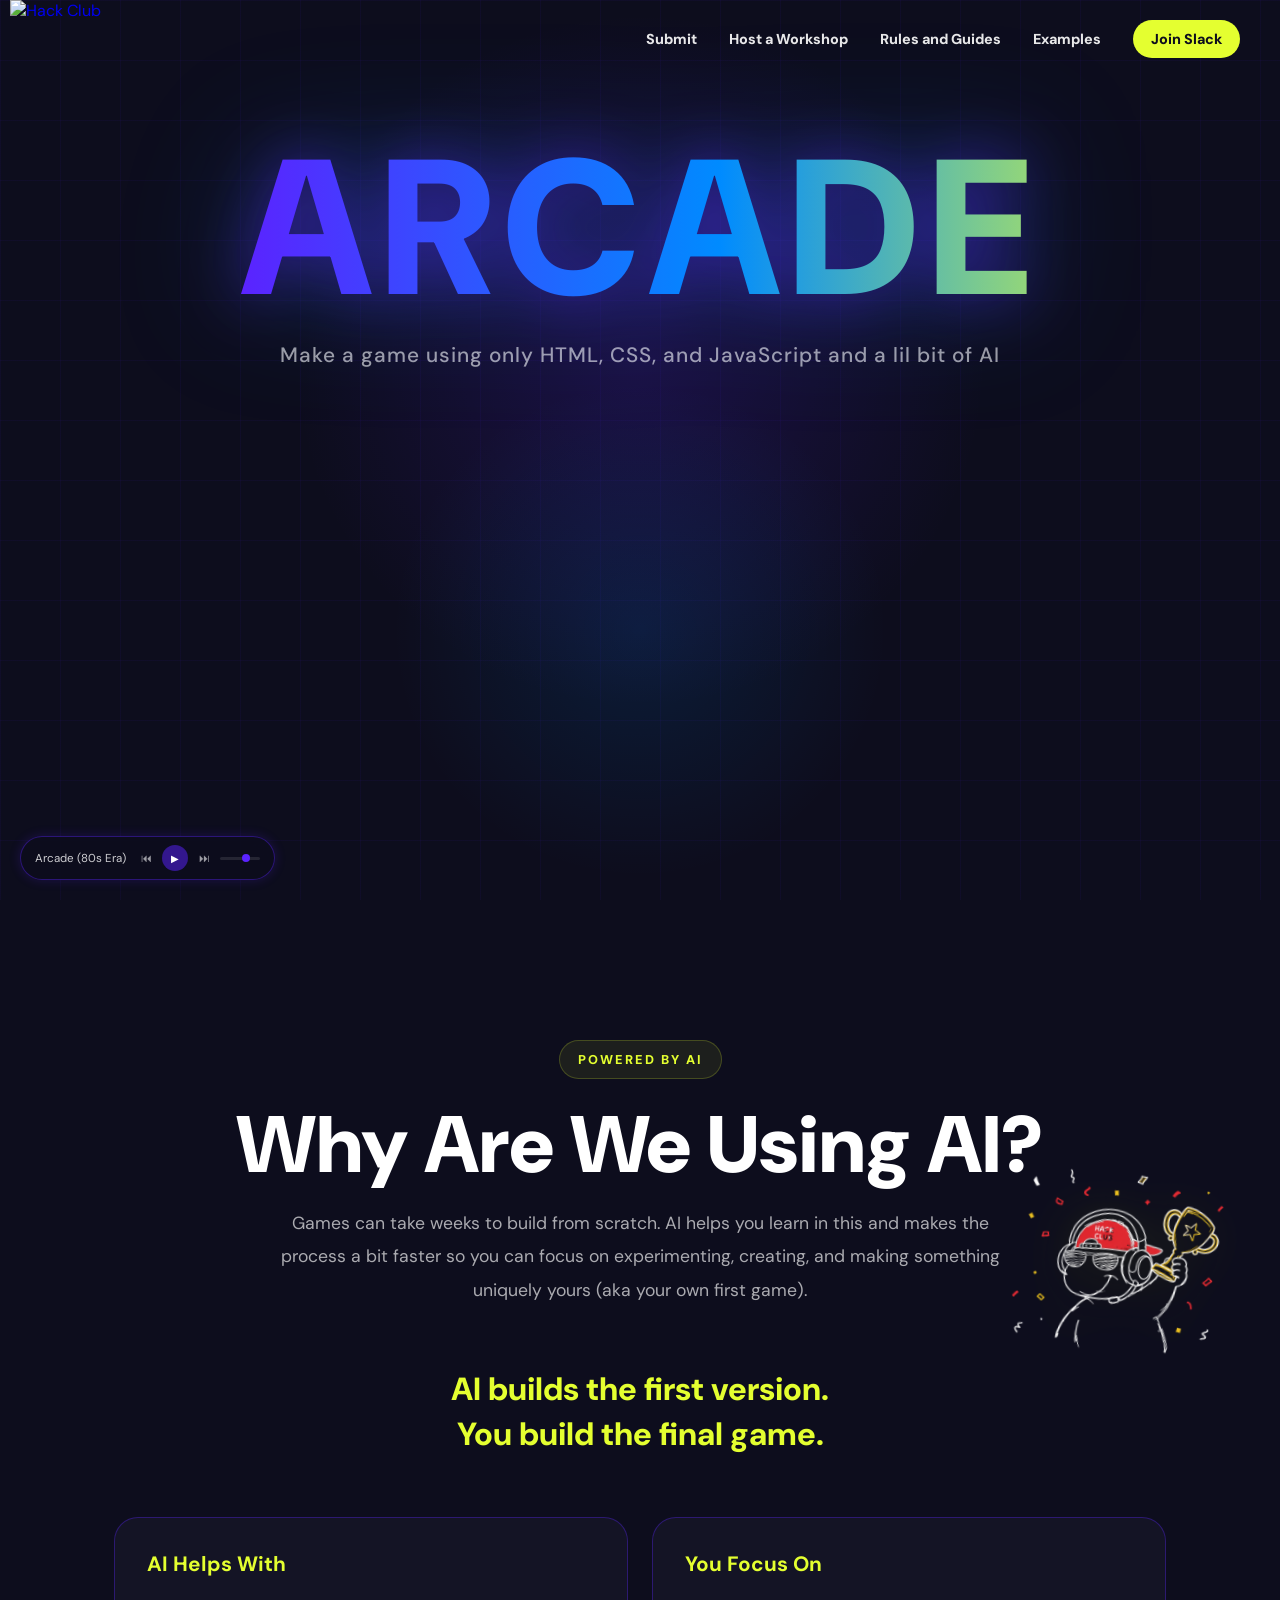
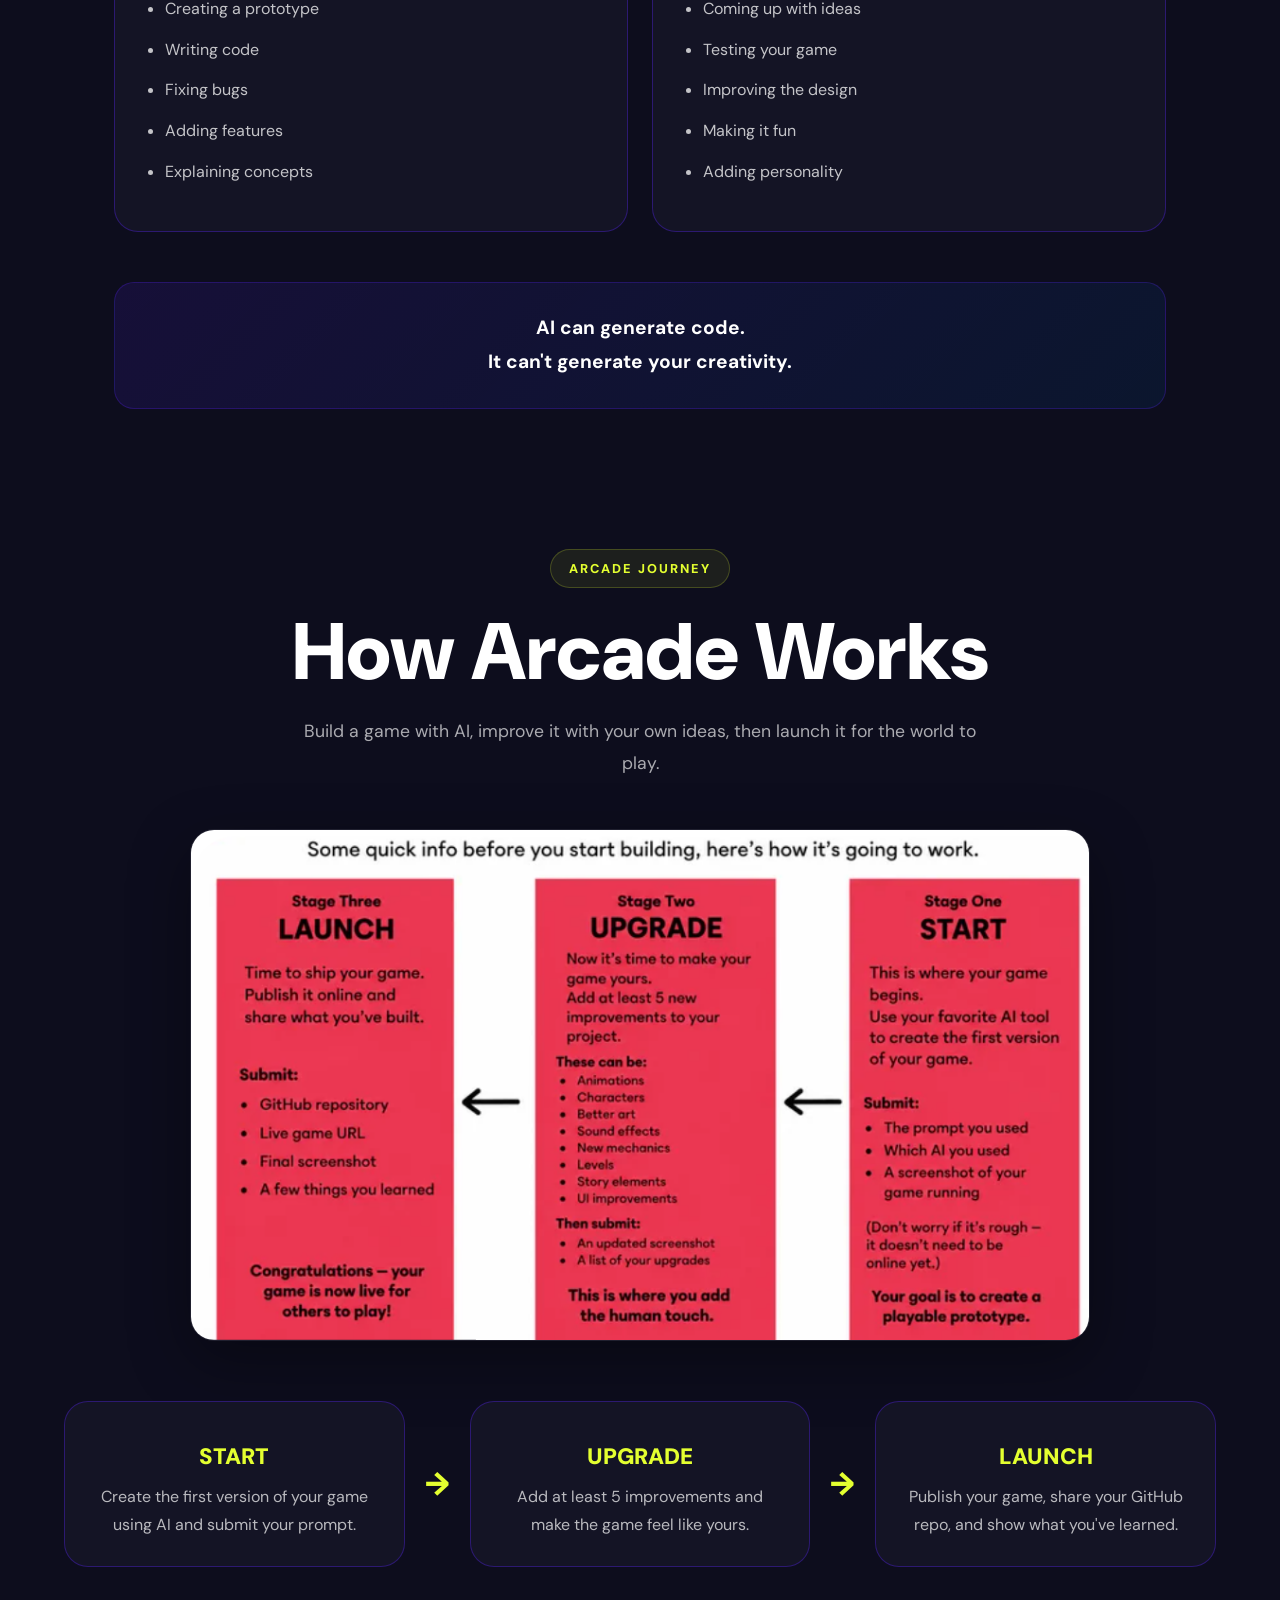
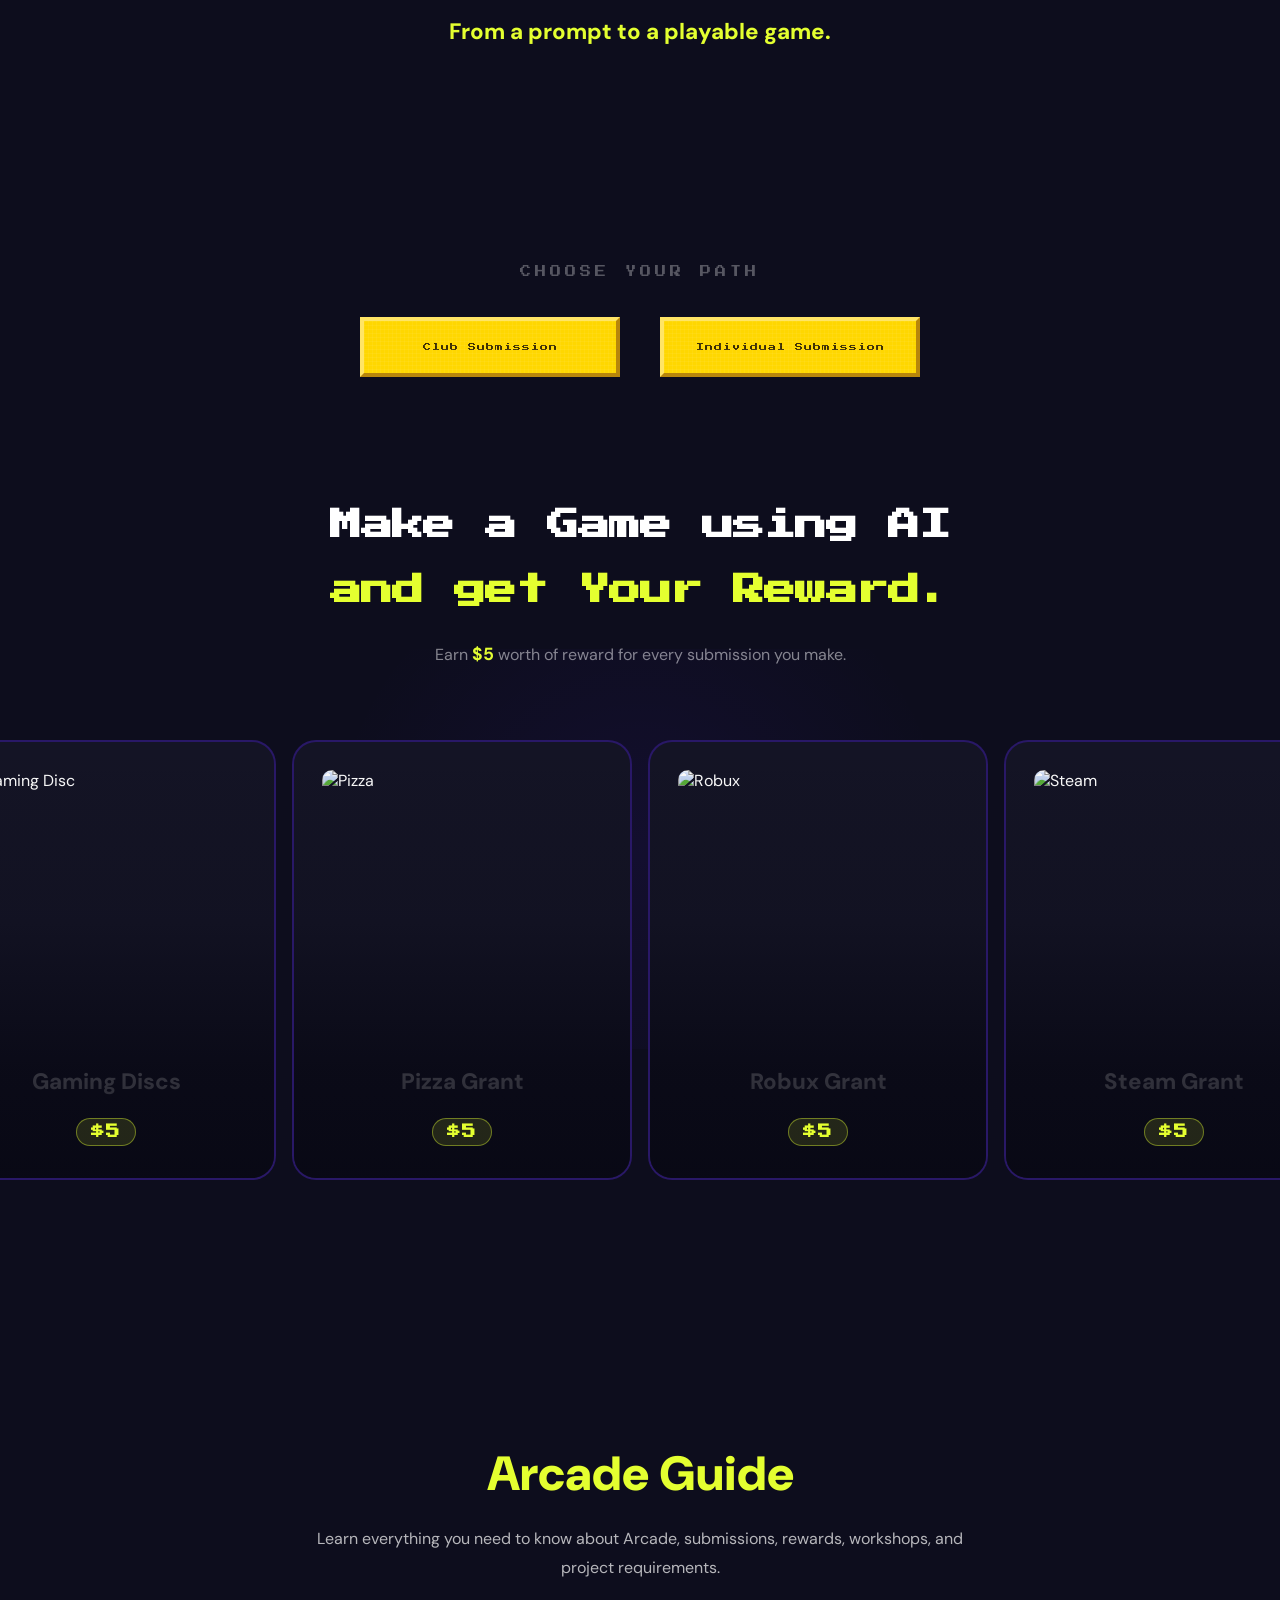
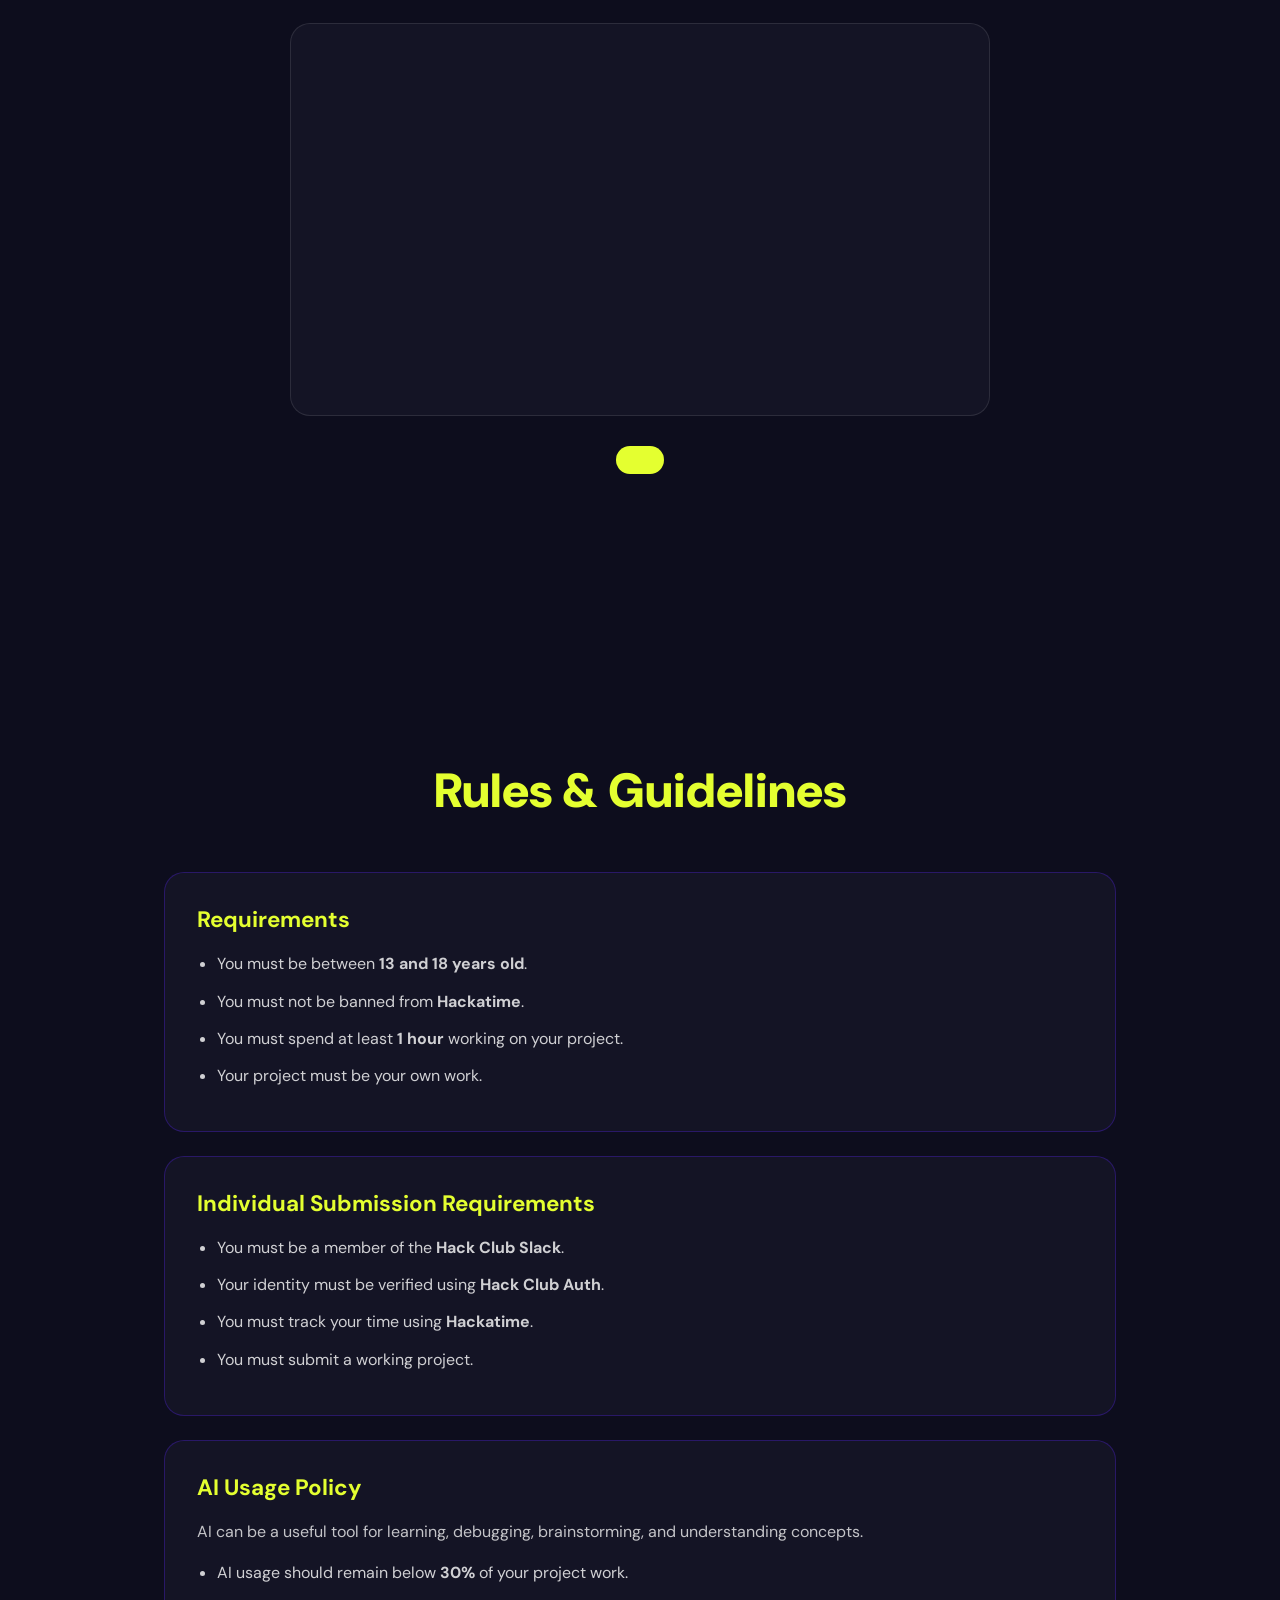
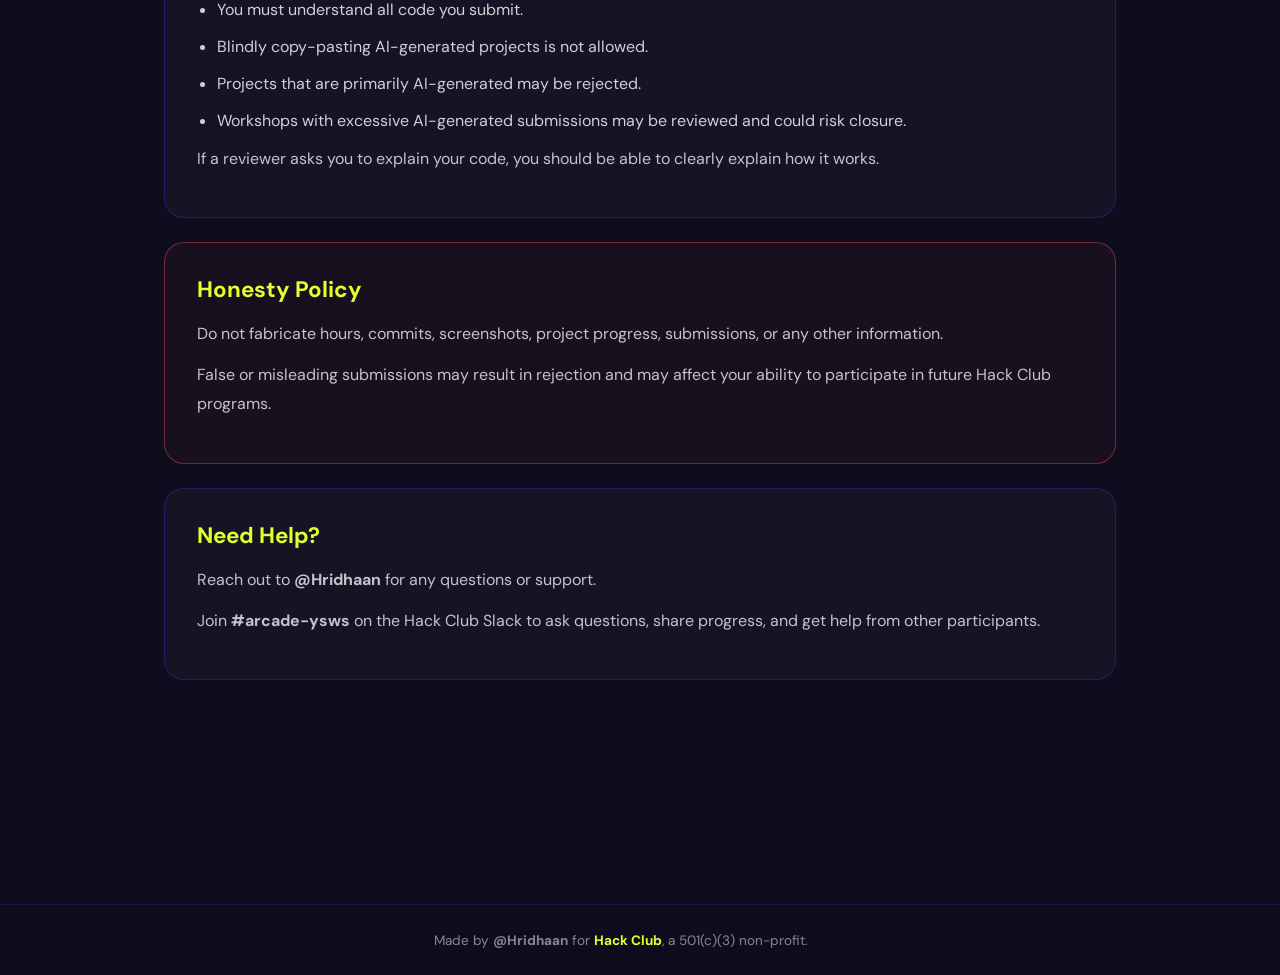
==== commit d4529936: "Add Arcade guide and AI sections" ====
--- a/index.html
+++ b/index.html
@@ -42,7 +42,7 @@
     <section class="hero">
         <div class="hero-content">
             <h1 class="hero-title">ARCADE</h1>
-            <p class="hero-tagline">Make a game using only HTML, CSS, and JavaScript</p>
+            <p class="hero-tagline">Make a game using only HTML, CSS, and JavaScript and a lil bit of AI </p>
         
         </div>
         <div class="hero-3d">
@@ -50,6 +50,130 @@
         </div>
     </section>
 
+<section class="ai-section">
+
+  <span class="section-tag">
+    POWERED BY AI
+  </span>
+
+  <h2 class="ai-title">
+    Why Are We Using AI?
+  </h2>
+
+  <p class="ai-description">
+    Games can take weeks to build from scratch.
+    AI helps you learn in this and makes the process a bit faster so you can focus on
+    experimenting, creating, and making something uniquely yours (aka your own first game).
+  </p>
+
+  <div class="ai-quote">
+    AI builds the first version.<br>
+    You build the final game.
+  </div>
+
+  <div class="ai-grid">
+
+    <div class="ai-card">
+      <h3>AI Helps With</h3>
+
+      <ul>
+        <li>Creating a prototype</li>
+        <li>Writing code</li>
+        <li>Fixing bugs</li>
+        <li>Adding features</li>
+        <li>Explaining concepts</li>
+      </ul>
+    </div>
+
+    <div class="ai-card">
+      <h3>You Focus On</h3>
+
+      <ul>
+        <li>Coming up with ideas</li>
+        <li>Testing your game</li>
+        <li>Improving the design</li>
+        <li>Making it fun</li>
+        <li>Adding personality</li>
+      </ul>
+    </div>
+
+  </div>
+
+  <div class="ai-footer-note">
+    AI can generate code.<br>
+    It can't generate your creativity.
+  </div>
+
+</section>
+
+<section class="arcade-process">
+
+    <div class="process-header">
+
+        <span class="process-tag">
+            ARCADE JOURNEY
+        </span>
+
+        <h2 class="process-title">
+            How Arcade Works
+        </h2>
+
+        <p class="process-subtitle">
+            Build a game with AI, improve it with your own ideas,
+            then launch it for the world to play.
+        </p>
+
+    </div>
+
+    <div class="process-image-container">
+        <img
+            src="Screenshot 2026-06-01 232734.png"
+            alt="How Arcade Works"
+            class="process-image"
+        >
+    </div>
+
+    <div class="process-flow">
+
+        <div class="flow-card">
+            <div class="flow-icon"></div>
+            <h3>START</h3>
+            <p>
+                Create the first version of your game using AI
+                and submit your prompt.
+            </p>
+        </div>
+
+        <div class="flow-arrow">→</div>
+
+        <div class="flow-card">
+            <div class="flow-icon"></div>
+            <h3>UPGRADE</h3>
+            <p>
+                Add at least 5 improvements and make the
+                game feel like yours.
+            </p>
+        </div>
+
+        <div class="flow-arrow">→</div>
+
+        <div class="flow-card">
+            <div class="flow-icon"></div>
+            <h3>LAUNCH</h3>
+            <p>
+                Publish your game, share your GitHub repo,
+                and show what you've learned.
+            </p>
+        </div>
+
+    </div>
+
+    <div class="process-quote">
+        From a prompt to a playable game.
+    </div>
+
+</section>
+    
     <!-- Path Selector -->
     <div class="selector-section">
         <p class="selector-label">CHOOSE YOUR PATH</p>
@@ -66,9 +190,9 @@
         <div class="submission-content" id="clubContent">
             <div class="content-inner">
                 <h2 class="content-title">Arcade for Clubs</h2>
-                <p class="content-desc">Arcade is a Hack Club program where your members build games and get rewarded. Run it as a workshop at your next meeting — no experience needed, and it works for complete beginners. Clubs are welcome from anywhere in the world!</p>
+                <p class="content-desc">Arcade is a Hack Club program where you/your members build games and get rewarded. Run it as a workshop at your next meeting no experience needed, and it works for complete beginners. Clubs are welcome from anywhere in the world!</p>
                 <h3 class="content-subtitle">Running a workshop</h3>
-                <p class="content-text">Host an Arcade workshop at your club meeting. Members will build their own game, host it on GitHub Pages, and submit it. Each approved submission earns them rewards. You can <a href="#" class="content-link">use our workshop guide</a> to run the session.</p>
+                <p class="content-text">Host an Arcade workshop at your club meeting. Members will build their own game using a AI (As per the guide), host it on GitHub Pages, and submit it. Each approved submission earns them rewards. You can <a href="#" class="content-link">use our workshop guide</a> to run the session.</p>
                 <h3 class="content-subtitle">How it works</h3>
                 <div class="steps-grid">
                     <div class="step-card"><span class="step-num">1</span><p>Run the workshop with your club</p></div>
@@ -99,9 +223,9 @@
  
 
    <div class="rewards-header">
-        <h2 class="rewards-title">Make a Retro Game.</h2>
-        <h2 class="rewards-title accent">Choose Your Reward.</h2>
-        <p class="rewards-sub">Earn <strong>$5/hr</strong> worth of rewards for every hour you spend building. The more you build, the more you unlock.</p>
+        <h2 class="rewards-title">Make a Game using AI</h2>
+        <h2 class="rewards-title accent">and get Your Reward.</h2>
+        <p class="rewards-sub">Earn <strong>$5</strong> worth of reward for every submission you make.</p>
     </div>
 <div class="reward-side-image">
     <img src="1.png" alt="Arcade Mascot">
@@ -113,114 +237,86 @@
             <div class="reward-card">
                 <img src="https://cdn.hackclub.com/019e78b3-c2be-7597-a584-adfa7424e5cc/image.png" alt="Robux"/>
                 <span class="reward-name">Robux Grant</span>
-                <span class="reward-rate">$5/hr</span>
+                <span class="reward-rate">$5</span>
             </div>
             <div class="reward-card">
                 <img src="https://cdn.hackclub.com/019e78b3-c560-7306-bf54-0f0309e8012c/image.png" alt="Steam"/>
                 <span class="reward-name">Steam Grant</span>
-                <span class="reward-rate">$5/hr</span>
+                <span class="reward-rate">$5</span>
             </div>
             <div class="reward-card">
                 <img src="https://cdn.hackclub.com/019e78b3-cb3a-797b-8372-727cfa99ce7d/image.png" alt="PlayStation"/>
                 <span class="reward-name">PS5 Store Grant</span>
-                <span class="reward-rate">$5/hr</span>
+                <span class="reward-rate">$5</span>
             </div>
             <div class="reward-card">
                 <img src="https://cdn.hackclub.com/019e78b3-cdbc-717c-9516-8ceed5521d50/image.png" alt="Xbox"/>
                 <span class="reward-name">Xbox Gamepass</span>
-                <span class="reward-rate">$5/hr</span>
+                <span class="reward-rate">$5</span>
             </div>
             <div class="reward-card">
                 <img src="https://cdn.hackclub.com/019e78b6-8c25-72ff-9af2-ae48d4276445/image.png" alt="Gaming Chair"/>
                 <span class="reward-name">Gaming Accessories</span>
-                <span class="reward-rate">$5/hr</span>
+                <span class="reward-rate">$5</span>
             </div>
             <div class="reward-card">
                 <img src="https://cdn.hackclub.com/019e78b5-5a3d-7637-90d5-1876262efb31/image.png" alt="Snacks"/>
                 <span class="reward-name">Snacks Grant</span>
-                <span class="reward-rate">$10 flat</span>
+                <span class="reward-rate">$5</span>
             </div>
             <div class="reward-card">
                 <img src="https://cdn.hackclub.com/019e78b3-c89d-77c0-a14c-f0b7e09f0a83/image.png" alt="Gaming Disc"/>
                 <span class="reward-name">Gaming Discs</span>
-                <span class="reward-rate">$5/hr</span>
+                <span class="reward-rate">$5</span>
             </div>
             <div class="reward-card">
                 <img src="https://cdn.hackclub.com/019e78ba-0c8d-72cf-9ee6-25249cc44a6c/image.png" alt="Pizza"/>
                 <span class="reward-name">Pizza Grant</span>
-                <span class="reward-rate">$5/hr</span>
-            </div>
-            <div class="reward-card">
-                <img src="https://cdn.hackclub.com/019e78bb-ecb3-717f-a96d-b725cae09090/image.png" alt="VR"/>
-                <span class="reward-name">VR Headset</span>
-                <span class="reward-rate">$5/hr</span>
-            </div>
-            <div class="reward-card">
-                <img src="https://cdn.hackclub.com/019e78bd-bbe6-7dba-8489-cfd4080f0802/image.png" alt="Console"/>
-                <span class="reward-name">Gaming Console</span>
-                <span class="reward-rate">$5/hr</span>
-            </div>
-            <div class="reward-card">
-                <img src="https://cdn.hackclub.com/019e78bf-a7a8-745c-b9f1-488c8123b62c/image.png" alt="Laptop"/>
-                <span class="reward-name">Gaming Laptop</span>
-                <span class="reward-rate">$5/hr</span>
-            </div>
+                <span class="reward-rate">$5</span>
+            </div>
+           
             <!-- Duplicate set for seamless loop -->
             <div class="reward-card">
                 <img src="https://cdn.hackclub.com/019e78b3-c2be-7597-a584-adfa7424e5cc/image.png" alt="Robux"/>
                 <span class="reward-name">Robux Grant</span>
-                <span class="reward-rate">$5/hr</span>
+                <span class="reward-rate">$5</span>
             </div>
             <div class="reward-card">
                 <img src="https://cdn.hackclub.com/019e78b3-c560-7306-bf54-0f0309e8012c/image.png" alt="Steam"/>
                 <span class="reward-name">Steam Grant</span>
-                <span class="reward-rate">$5/hr</span>
+                <span class="reward-rate">$5</span>
             </div>
             <div class="reward-card">
                 <img src="https://cdn.hackclub.com/019e78b3-cb3a-797b-8372-727cfa99ce7d/image.png" alt="PlayStation"/>
                 <span class="reward-name">PS5 Store Grant</span>
-                <span class="reward-rate">$5/hr</span>
+                <span class="reward-rate">$5</span>
             </div>
             <div class="reward-card">
                 <img src="https://cdn.hackclub.com/019e78b3-cdbc-717c-9516-8ceed5521d50/image.png" alt="Xbox"/>
                 <span class="reward-name">Xbox Gamepass</span>
-                <span class="reward-rate">$5/hr</span>
+                <span class="reward-rate">$5</span>
             </div>
             <div class="reward-card">
                 <img src="https://cdn.hackclub.com/019e78b6-8c25-72ff-9af2-ae48d4276445/image.png" alt="Gaming Chair"/>
                 <span class="reward-name">Gaming Accessories</span>
-                <span class="reward-rate">$5/hr</span>
+                <span class="reward-rate">$5</span>
             </div>
             <div class="reward-card">
                 <img src="https://cdn.hackclub.com/019e78b5-5a3d-7637-90d5-1876262efb31/image.png" alt="Snacks"/>
                 <span class="reward-name">Snacks Grant</span>
-                <span class="reward-rate">$10 flat</span>
+                <span class="reward-rate">$5</span>
             </div>
             <div class="reward-card">
                 <img src="https://cdn.hackclub.com/019e78b3-c89d-77c0-a14c-f0b7e09f0a83/image.png" alt="Gaming Disc"/>
                 <span class="reward-name">Gaming Discs</span>
-                <span class="reward-rate">$5/hr</span>
+                <span class="reward-rate">$5</span>
             </div>
             <div class="reward-card">
                 <img src="https://cdn.hackclub.com/019e78ba-0c8d-72cf-9ee6-25249cc44a6c/image.png" alt="Pizza"/>
                 <span class="reward-name">Pizza Grant</span>
-                <span class="reward-rate">$5/hr</span>
-            </div>
-            <div class="reward-card">
-                <img src="https://cdn.hackclub.com/019e78bb-ecb3-717f-a96d-b725cae09090/image.png" alt="VR"/>
-                <span class="reward-name">VR Headset</span>
-                <span class="reward-rate">$5/hr</span>
-            </div>
-            <div class="reward-card">
-                <img src="https://cdn.hackclub.com/019e78bd-bbe6-7dba-8489-cfd4080f0802/image.png" alt="Console"/>
-                <span class="reward-name">Gaming Console</span>
-                <span class="reward-rate">$5/hr</span>
-            </div>
-            <div class="reward-card">
-                <img src="https://cdn.hackclub.com/019e78bf-a7a8-745c-b9f1-488c8123b62c/image.png" alt="Laptop"/>
-                <span class="reward-name">Gaming Laptop</span>
-                <span class="reward-rate">$5/hr</span>
-            </div>
+                <span class="reward-rate">$5</span>
+            </div>
+         
         </div>
     </div>
 </section>
--- a/style.css
+++ b/style.css
@@ -1776,4 +1776,329 @@
 
 .popup-card{
     position:relative;
+}
+
+
+.ai-section{
+    max-width:1100px;
+    margin:140px auto;
+    padding:0 24px;
+    text-align:center;
+}
+
+.section-tag{
+    display:inline-block;
+
+    padding:10px 18px;
+
+    border-radius:999px;
+
+    background:rgba(228,255,48,.08);
+
+    border:1px solid rgba(228,255,48,.2);
+
+    color:#E4FF30;
+
+    font-size:.8rem;
+    font-weight:800;
+
+    letter-spacing:2px;
+}
+
+.ai-title{
+    font-size:clamp(3rem,8vw,5rem);
+
+    font-weight:900;
+
+    margin-top:28px;
+
+    line-height:.95;
+
+    color:white;
+}
+
+.ai-description{
+    max-width:750px;
+
+    margin:24px auto 0;
+
+    color:rgba(255,255,255,.65);
+
+    line-height:1.9;
+
+    font-size:1.1rem;
+}
+
+.ai-quote{
+    margin:60px auto;
+
+    max-width:700px;
+
+    font-size:2rem;
+
+    font-weight:800;
+
+    color:#E4FF30;
+
+    line-height:1.4;
+}
+
+.ai-grid{
+    display:grid;
+
+    grid-template-columns:repeat(2,1fr);
+
+    gap:24px;
+
+    margin-top:40px;
+}
+
+.ai-card{
+    background:#141425;
+
+    border:1px solid rgba(91,35,255,.35);
+
+    border-radius:24px;
+
+    padding:32px;
+
+    text-align:left;
+
+    transition:.25s ease;
+}
+
+.ai-card:hover{
+    transform:translateY(-6px);
+
+    border-color:#E4FF30;
+
+    box-shadow:
+        0 15px 40px rgba(0,0,0,.25);
+}
+
+.ai-card h3{
+    color:#E4FF30;
+
+    margin-bottom:18px;
+
+    font-size:1.3rem;
+}
+
+.ai-card ul{
+    padding-left:18px;
+}
+
+.ai-card li{
+    color:rgba(255,255,255,.75);
+
+    margin-bottom:12px;
+
+    line-height:1.8;
+}
+
+.ai-footer-note{
+    margin-top:50px;
+
+    padding:28px;
+
+    border-radius:20px;
+
+    background:
+    linear-gradient(
+        135deg,
+        rgba(91,35,255,.12),
+        rgba(0,139,255,.08)
+    );
+
+    border:1px solid rgba(91,35,255,.25);
+
+    color:white;
+
+    font-size:1.2rem;
+
+    line-height:1.8;
+
+    font-weight:700;
+}
+
+@media(max-width:768px){
+
+    .ai-grid{
+        grid-template-columns:1fr;
+    }
+
+    .ai-quote{
+        font-size:1.5rem;
+    }
+
+}
+/* ==========================
+   HOW ARCADE WORKS
+========================== */
+
+.arcade-process{
+    max-width:1200px;
+    margin:140px auto;
+    padding:0 24px;
+}
+
+.process-header{
+    text-align:center;
+    margin-bottom:50px;
+}
+
+.process-tag{
+    display:inline-block;
+
+    padding:10px 18px;
+
+    border-radius:999px;
+
+    background:rgba(228,255,48,.08);
+
+    border:1px solid rgba(228,255,48,.2);
+
+    color:#E4FF30;
+
+    font-size:.8rem;
+    font-weight:800;
+
+    letter-spacing:2px;
+}
+
+.process-title{
+    font-size:clamp(3rem,7vw,5rem);
+
+    font-weight:900;
+
+    color:white;
+
+    margin-top:24px;
+
+    line-height:1;
+}
+
+.process-subtitle{
+    max-width:700px;
+
+    margin:24px auto 0;
+
+    color:rgba(255,255,255,.65);
+
+    font-size:1.1rem;
+
+    line-height:1.8;
+}
+
+.process-image-container{
+    margin-top:50px;
+
+    display:flex;
+    justify-content:center;
+}
+
+.process-image{
+    width:100%;
+    max-width:900px;
+
+    border-radius:24px;
+
+    box-shadow:
+        0 20px 60px rgba(0,0,0,.35);
+
+    border:1px solid rgba(255,255,255,.08);
+}
+
+.process-flow{
+    display:flex;
+
+    justify-content:center;
+    align-items:center;
+
+    gap:20px;
+
+    margin-top:60px;
+
+    flex-wrap:wrap;
+}
+
+.flow-card{
+    flex:1;
+
+    min-width:250px;
+
+    background:#141425;
+
+    border:1px solid rgba(91,35,255,.35);
+
+    border-radius:24px;
+
+    padding:28px;
+
+    text-align:center;
+
+    transition:.25s ease;
+}
+
+.flow-card:hover{
+    transform:translateY(-6px);
+
+    border-color:#E4FF30;
+
+    box-shadow:
+        0 15px 40px rgba(0,0,0,.25);
+}
+
+.flow-icon{
+    font-size:2rem;
+
+    margin-bottom:12px;
+}
+
+.flow-card h3{
+    color:#E4FF30;
+
+    font-size:1.4rem;
+
+    margin-bottom:12px;
+
+    font-weight:900;
+}
+
+.flow-card p{
+    color:rgba(255,255,255,.7);
+
+    line-height:1.7;
+}
+
+.flow-arrow{
+    color:#E4FF30;
+
+    font-size:2rem;
+
+    font-weight:900;
+}
+
+.process-quote{
+    margin-top:50px;
+
+    text-align:center;
+
+    font-size:1.4rem;
+
+    font-weight:800;
+
+    color:#E4FF30;
+}
+
+@media(max-width:900px){
+
+    .process-flow{
+        flex-direction:column;
+    }
+
+    .flow-arrow{
+        transform:rotate(90deg);
+    }
+
 }
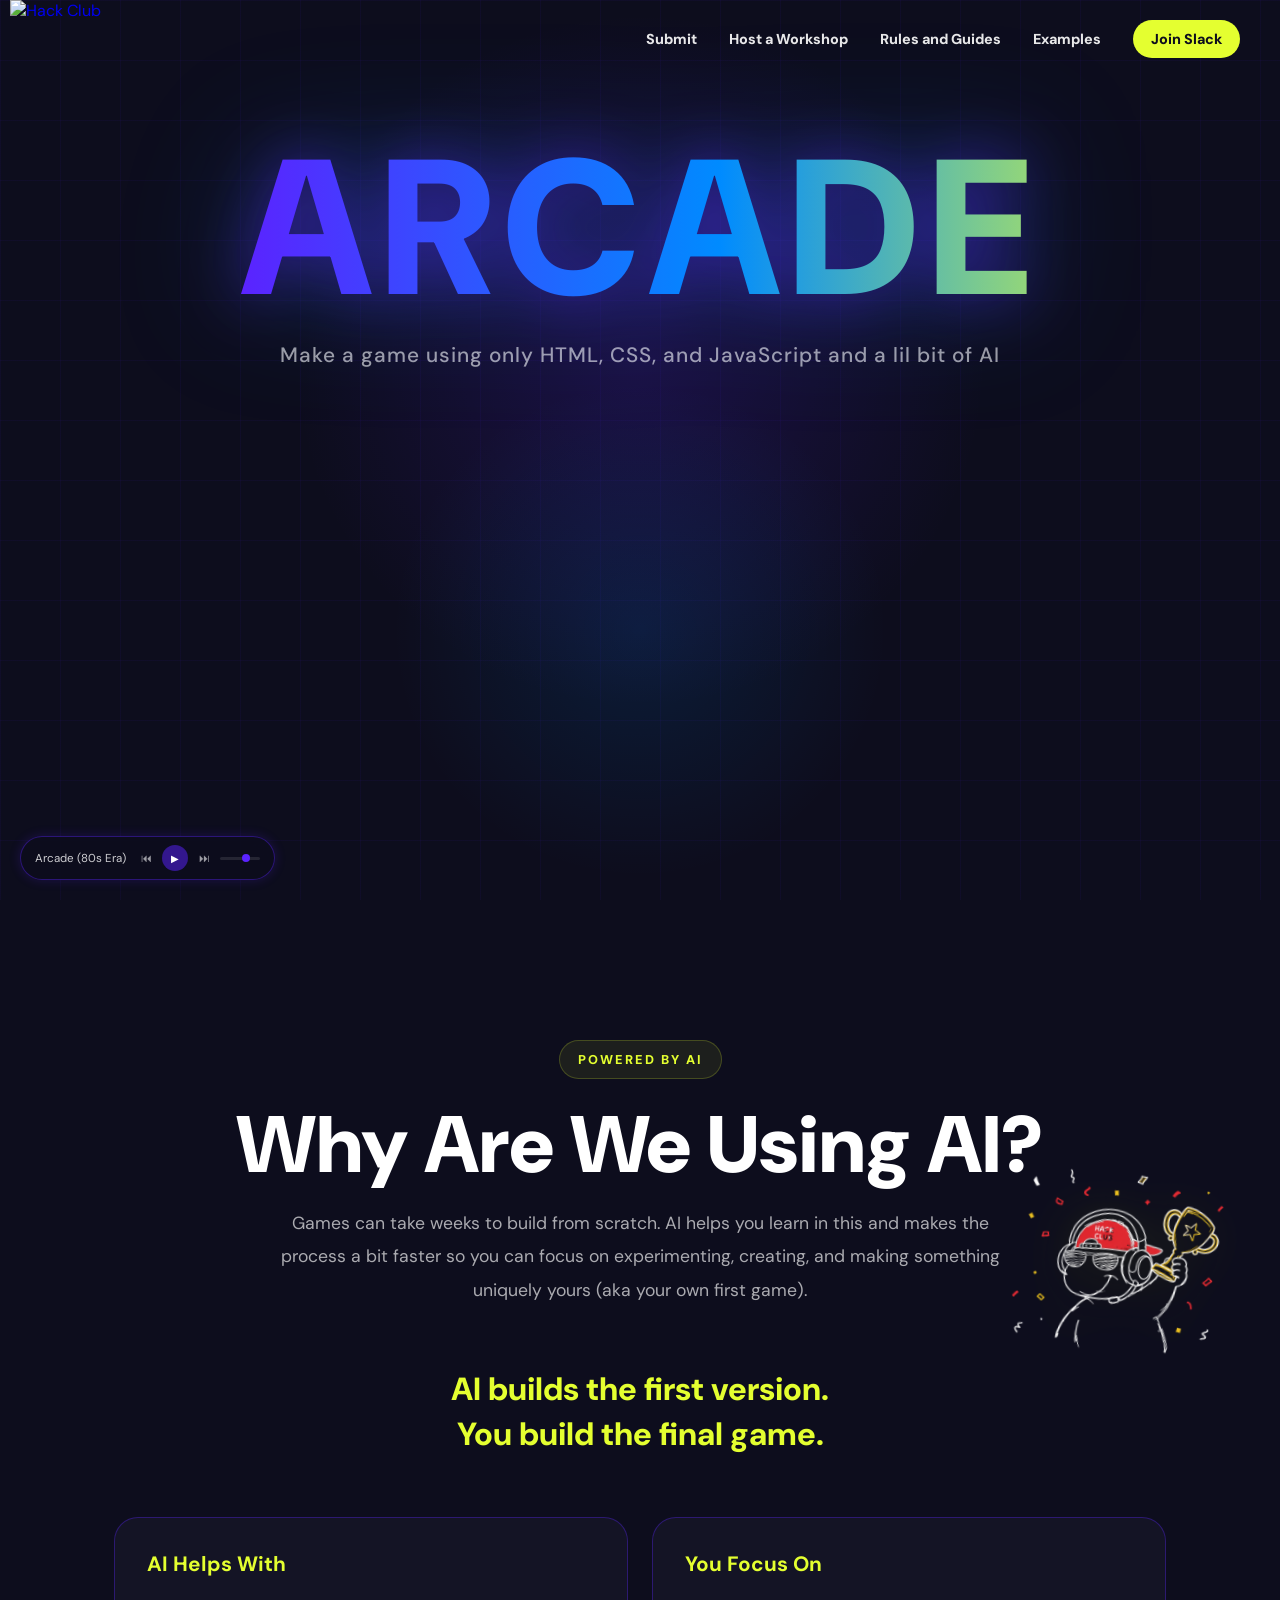
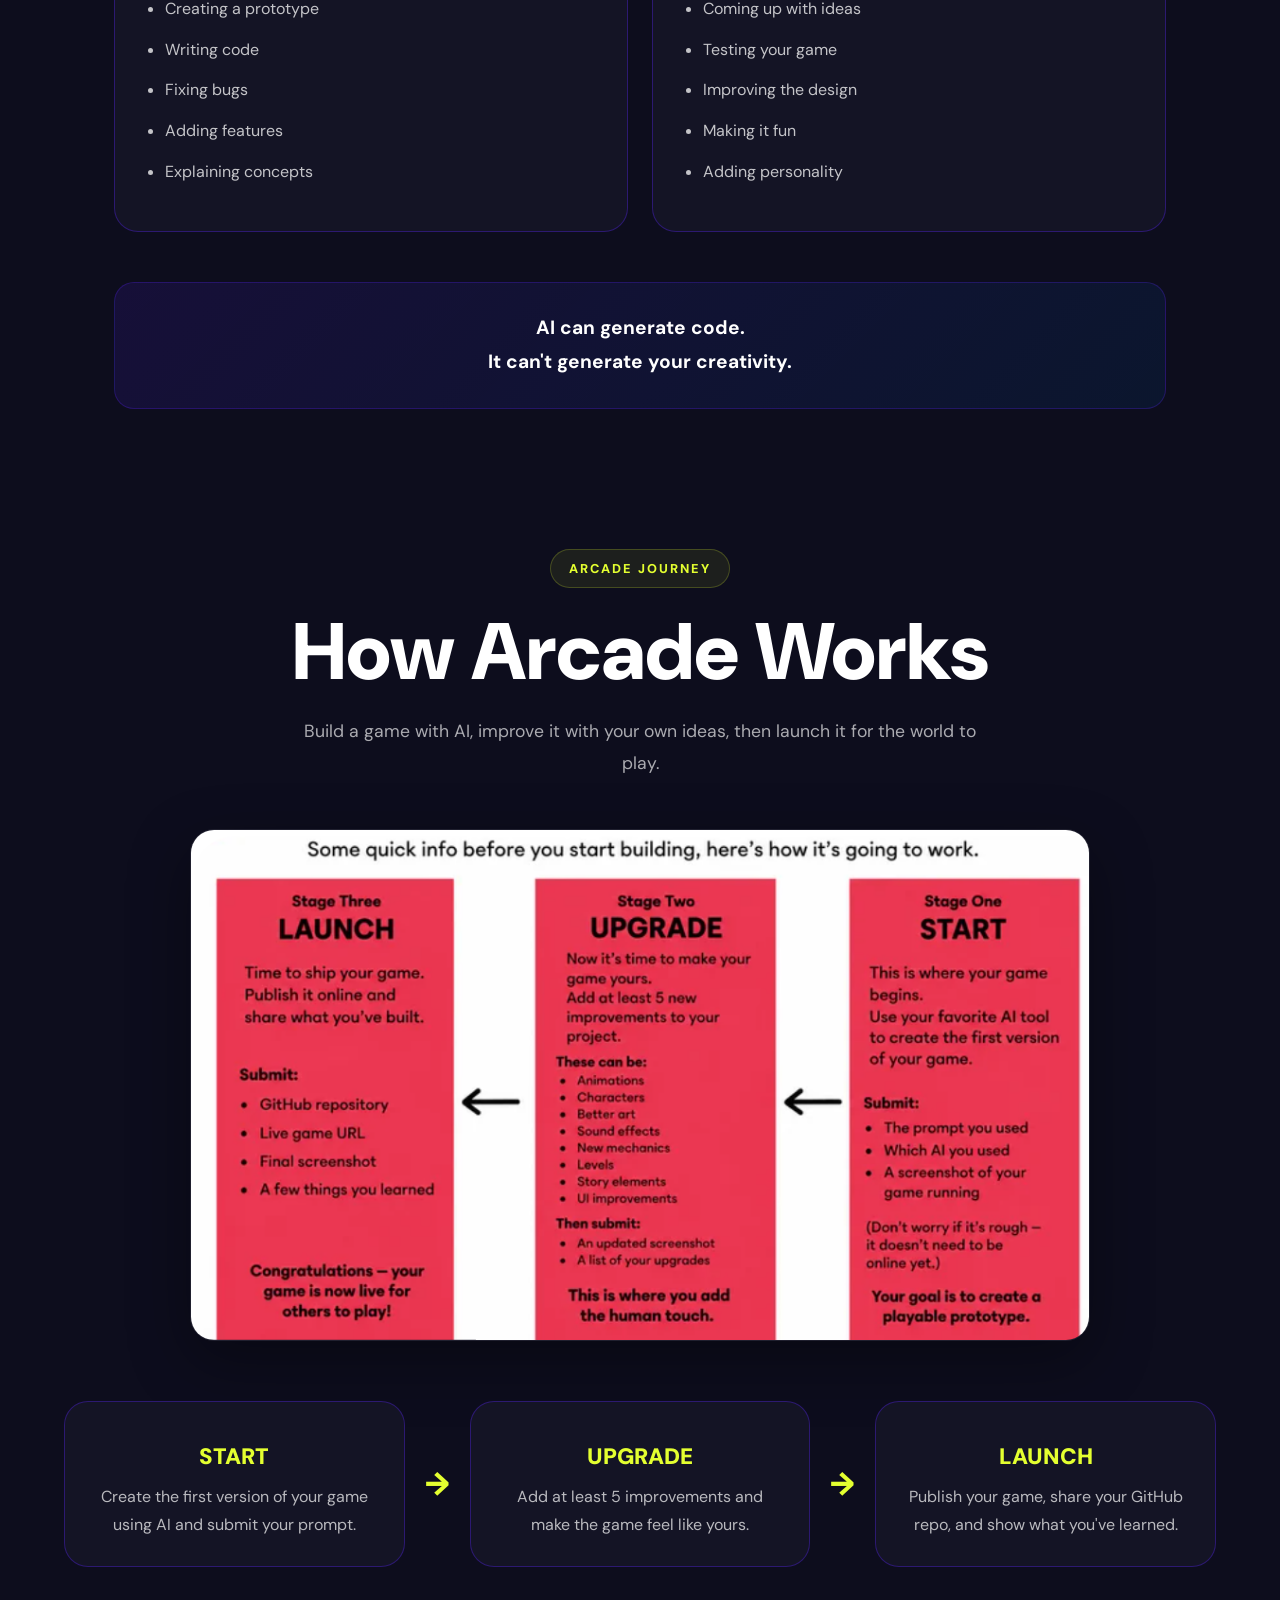
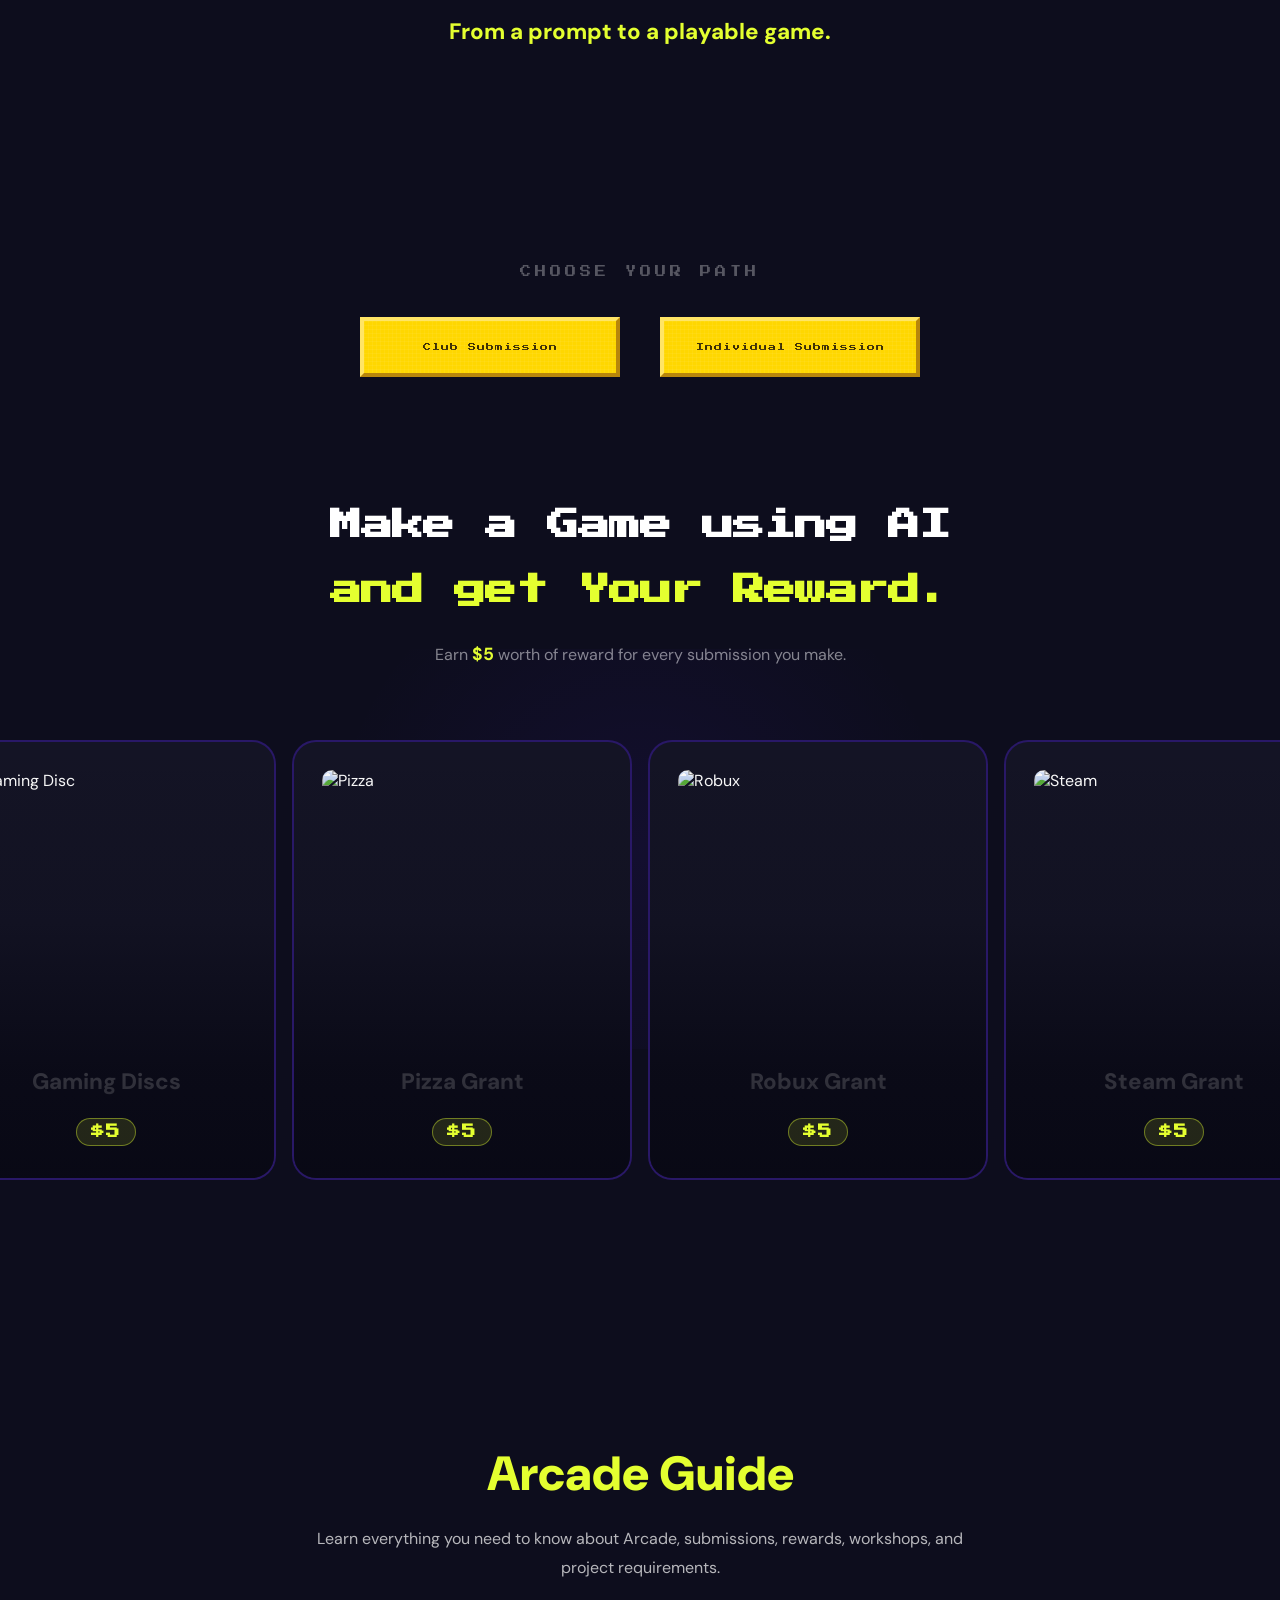
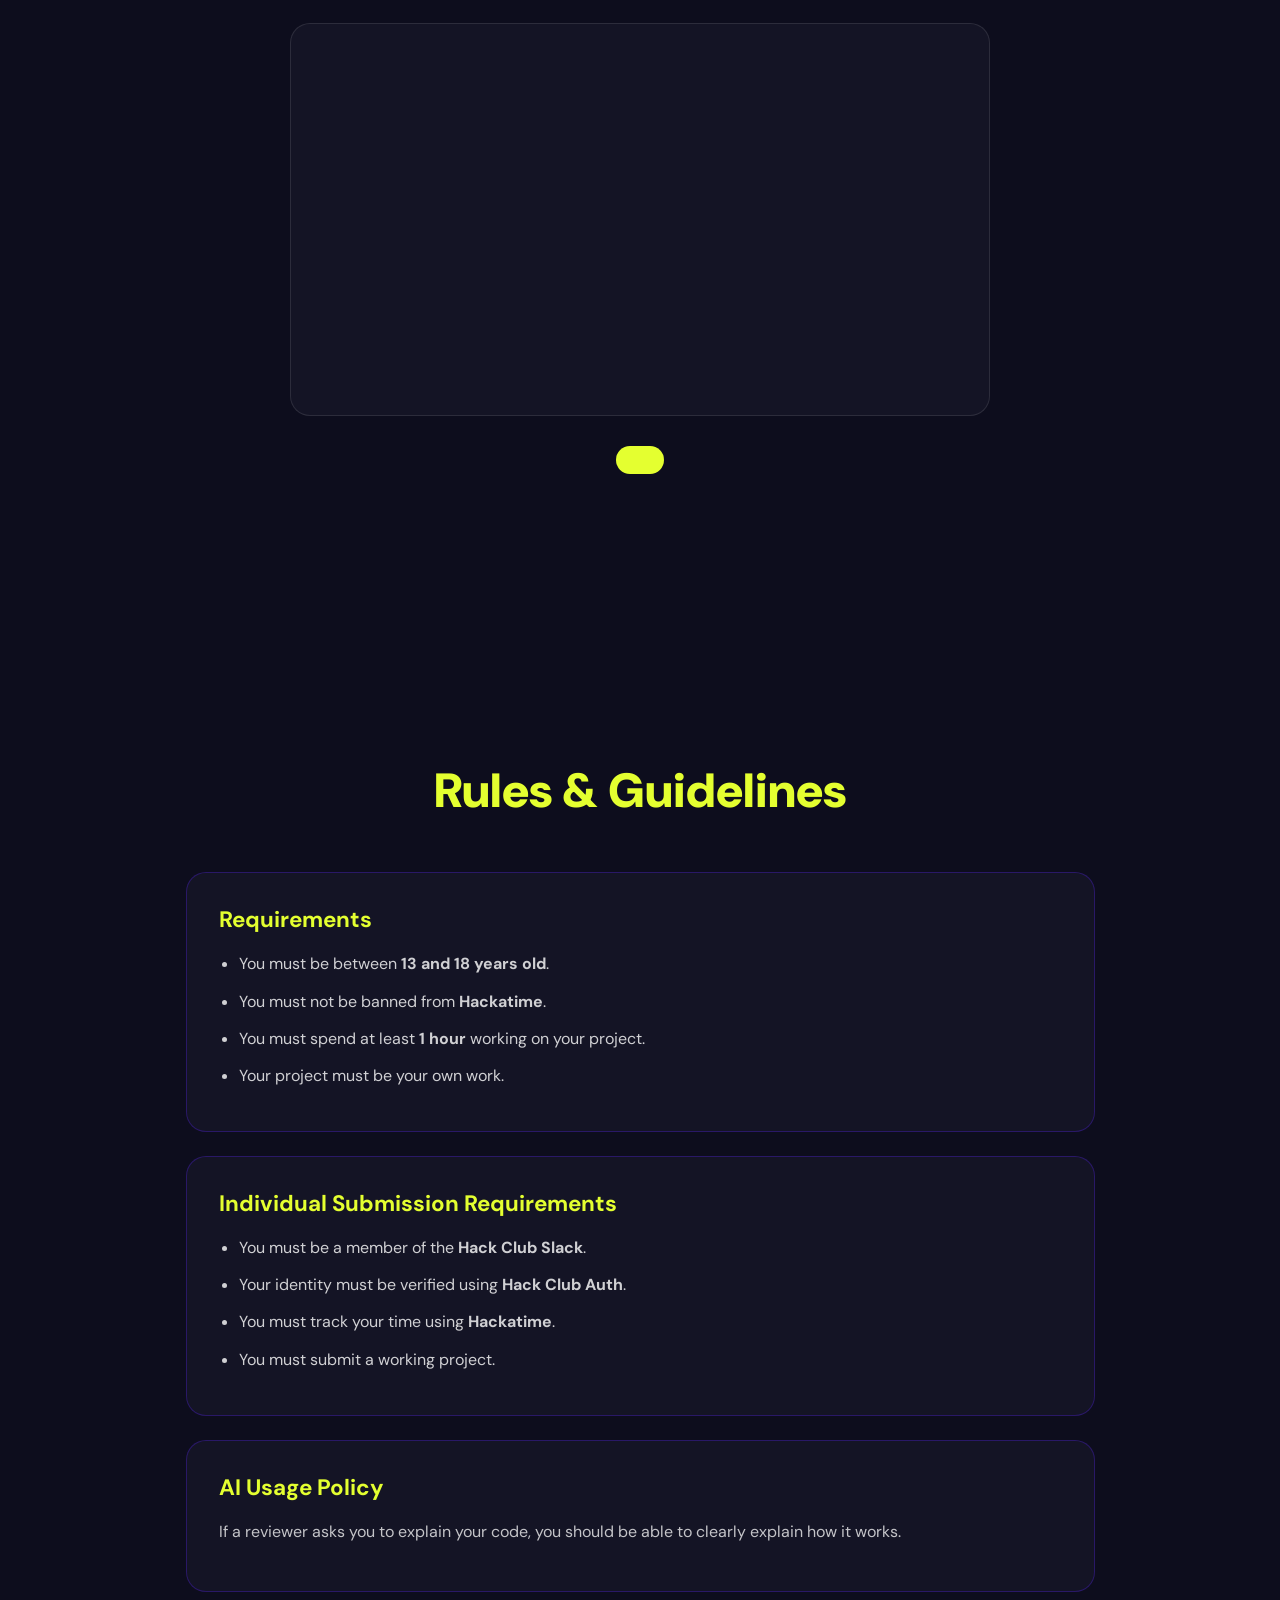
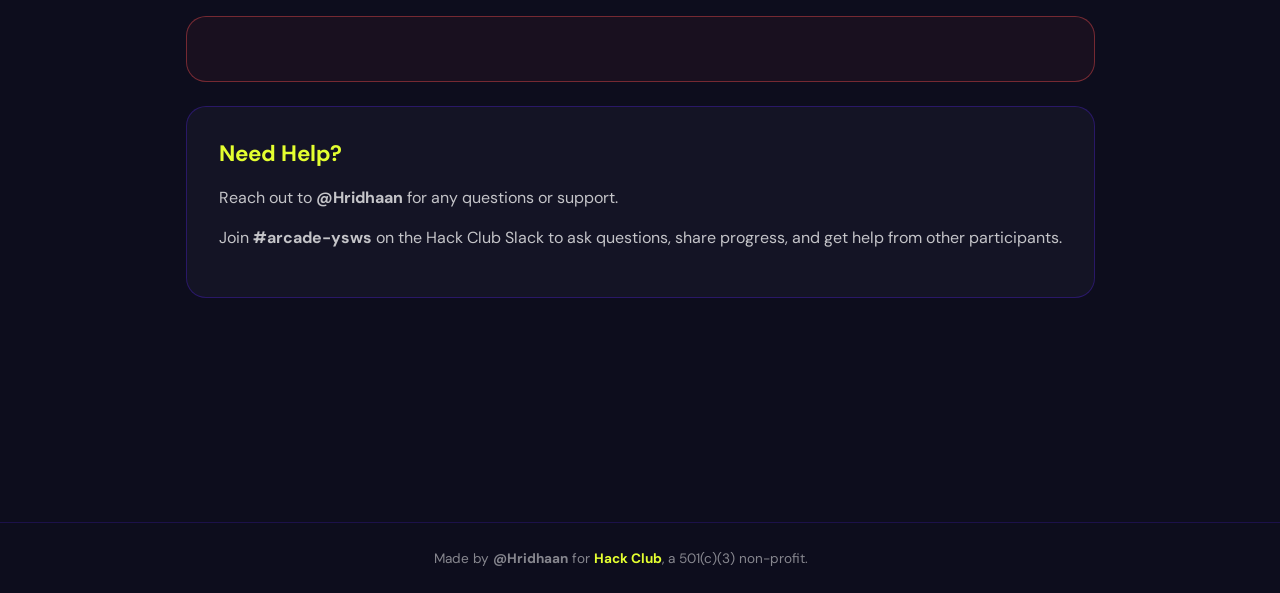
==== commit d544c0f8: "Add Arcade guide and AI sections" ====
--- a/index.html
+++ b/index.html
@@ -404,35 +404,12 @@
         <h2>AI Usage Policy</h2>
 
         <p>
-            AI can be a useful tool for learning, debugging, brainstorming,
-            and understanding concepts.
-        </p>
-
-        <ul>
-            <li>AI usage should remain below <strong>30%</strong> of your project work.</li>
-            <li>You must understand all code you submit.</li>
-            <li>Blindly copy-pasting AI-generated projects is not allowed.</li>
-            <li>Projects that are primarily AI-generated may be rejected.</li>
-            <li>Workshops with excessive AI-generated submissions may be reviewed and could risk closure.</li>
-        </ul>
-
-        <p>
             If a reviewer asks you to explain your code, you should be able to clearly explain how it works.
         </p>
     </div>
 
     <div class="rule-card warning-card">
-        <h2>Honesty Policy</h2>
-
-        <p>
-            Do not fabricate hours, commits, screenshots, project progress,
-            submissions, or any other information.
-        </p>
-
-        <p>
-            False or misleading submissions may result in rejection and may
-            affect your ability to participate in future Hack Club programs.
-        </p>
+        
     </div>
 
     <div class="rule-card">
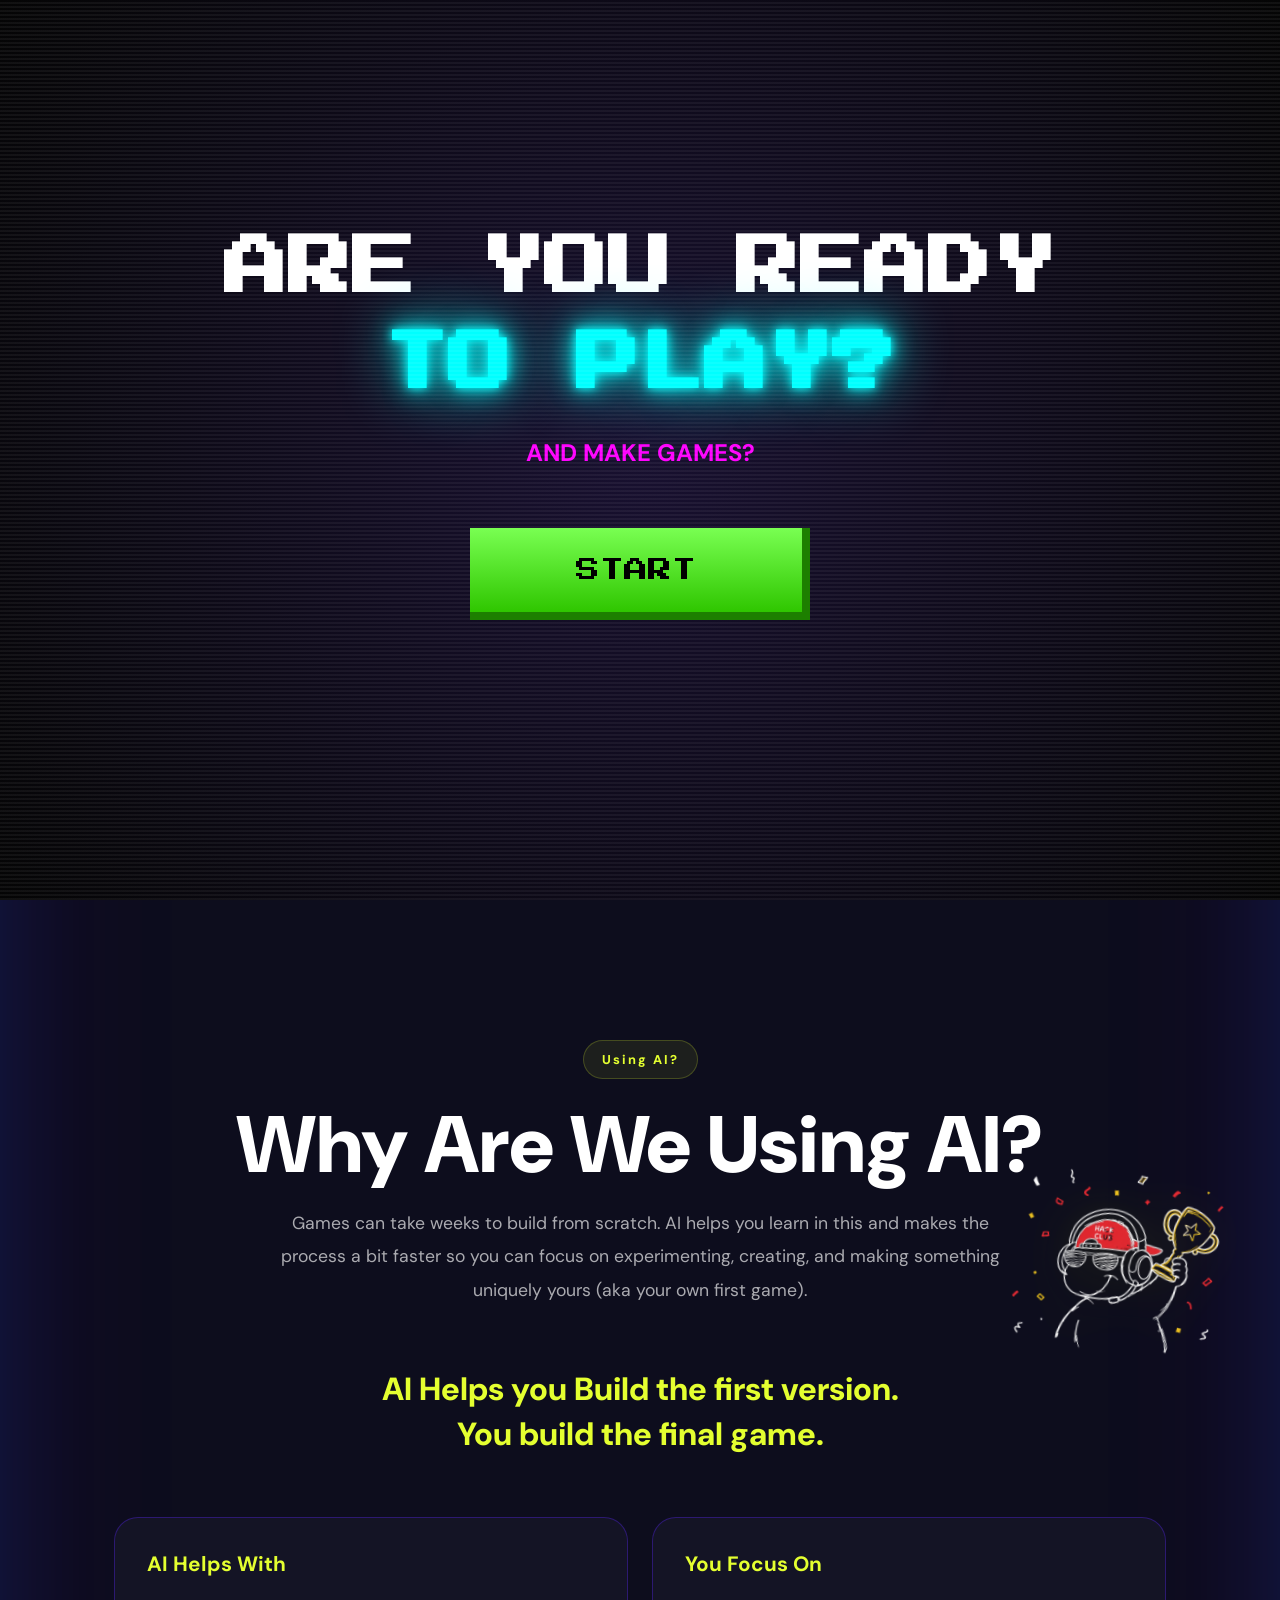
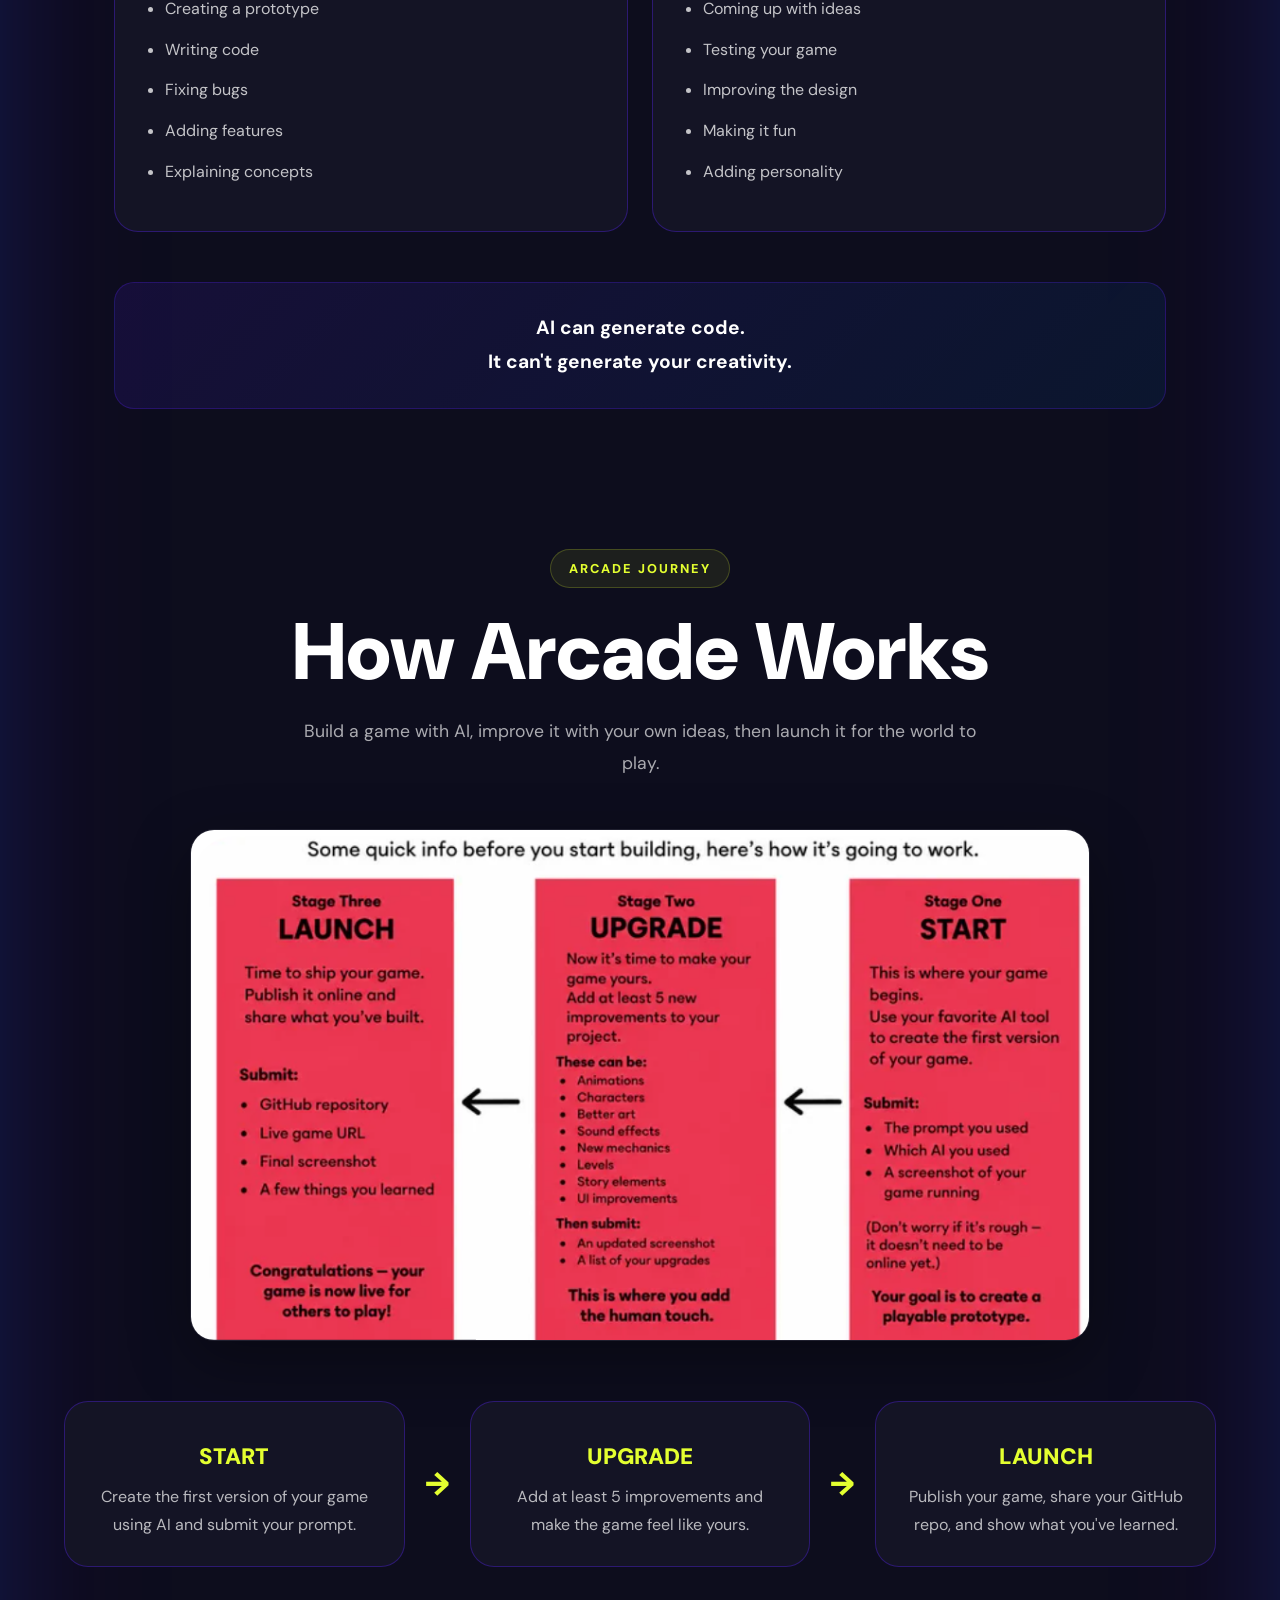
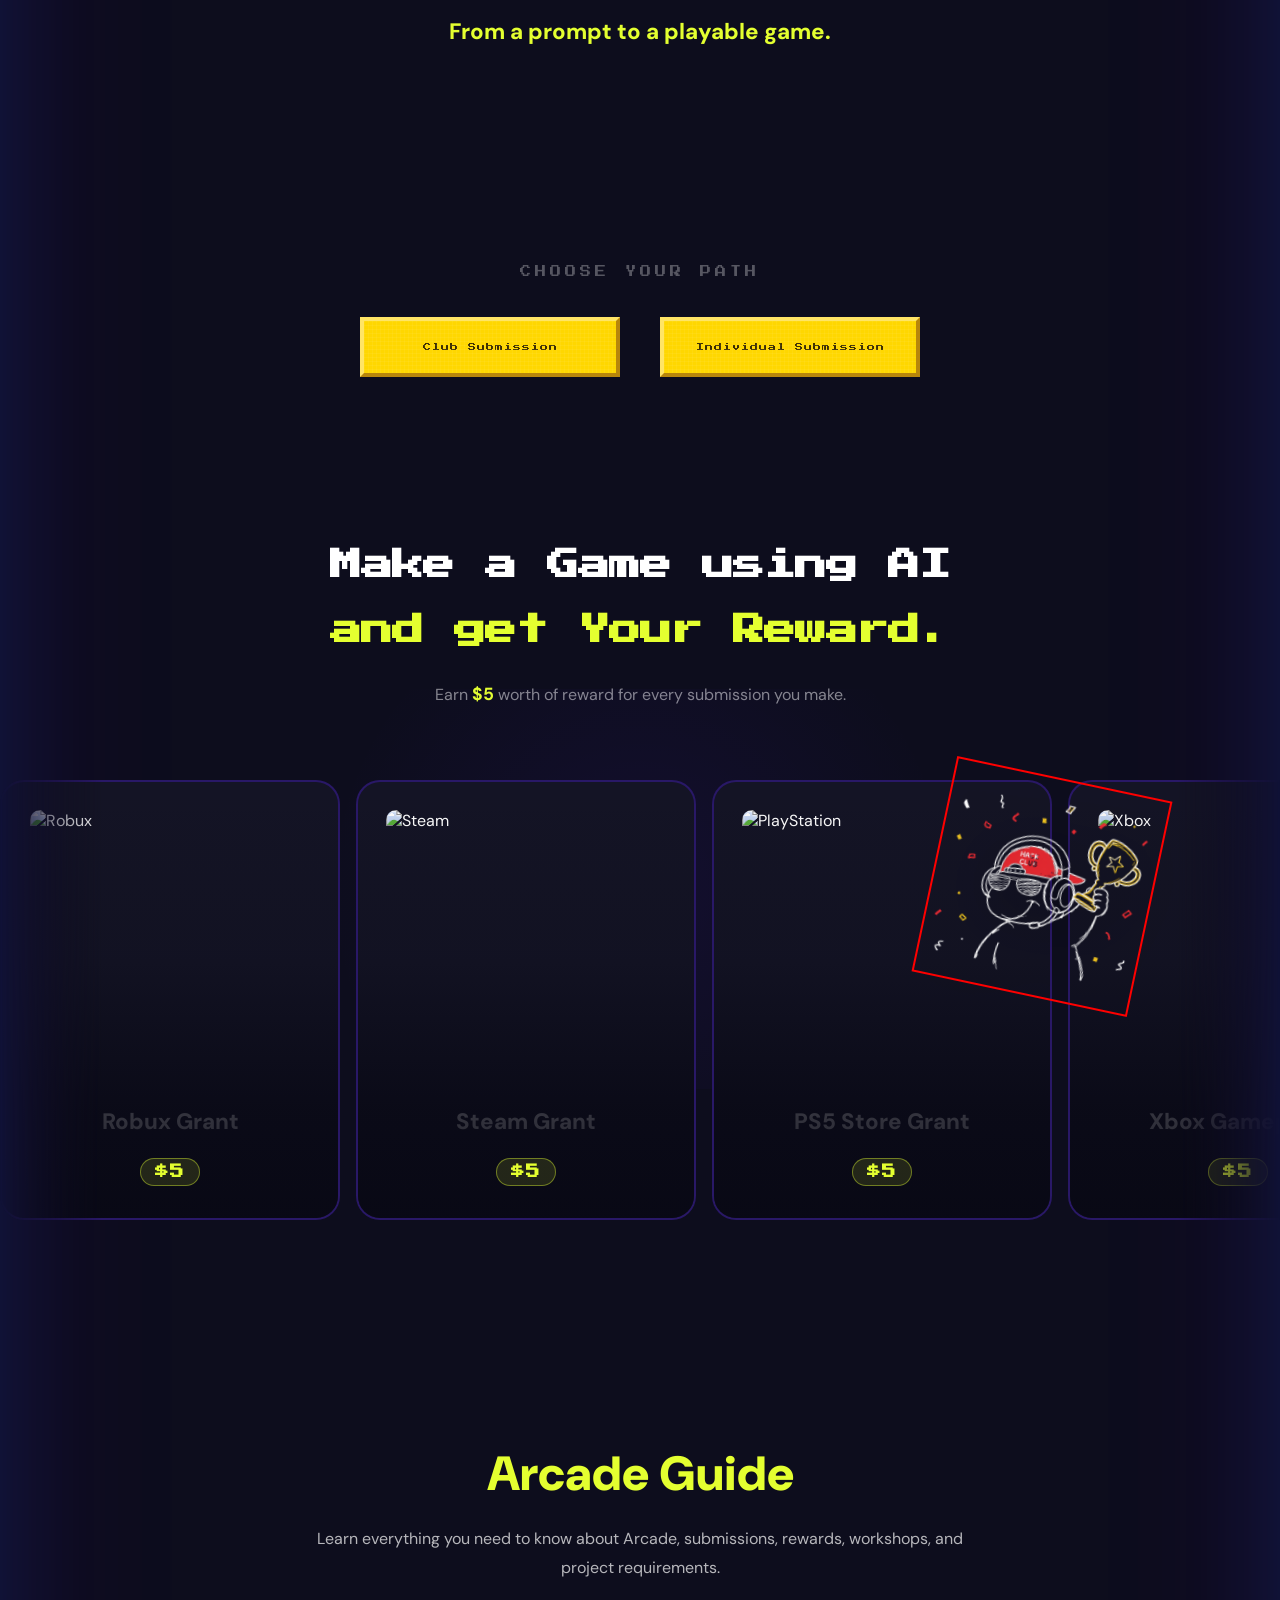
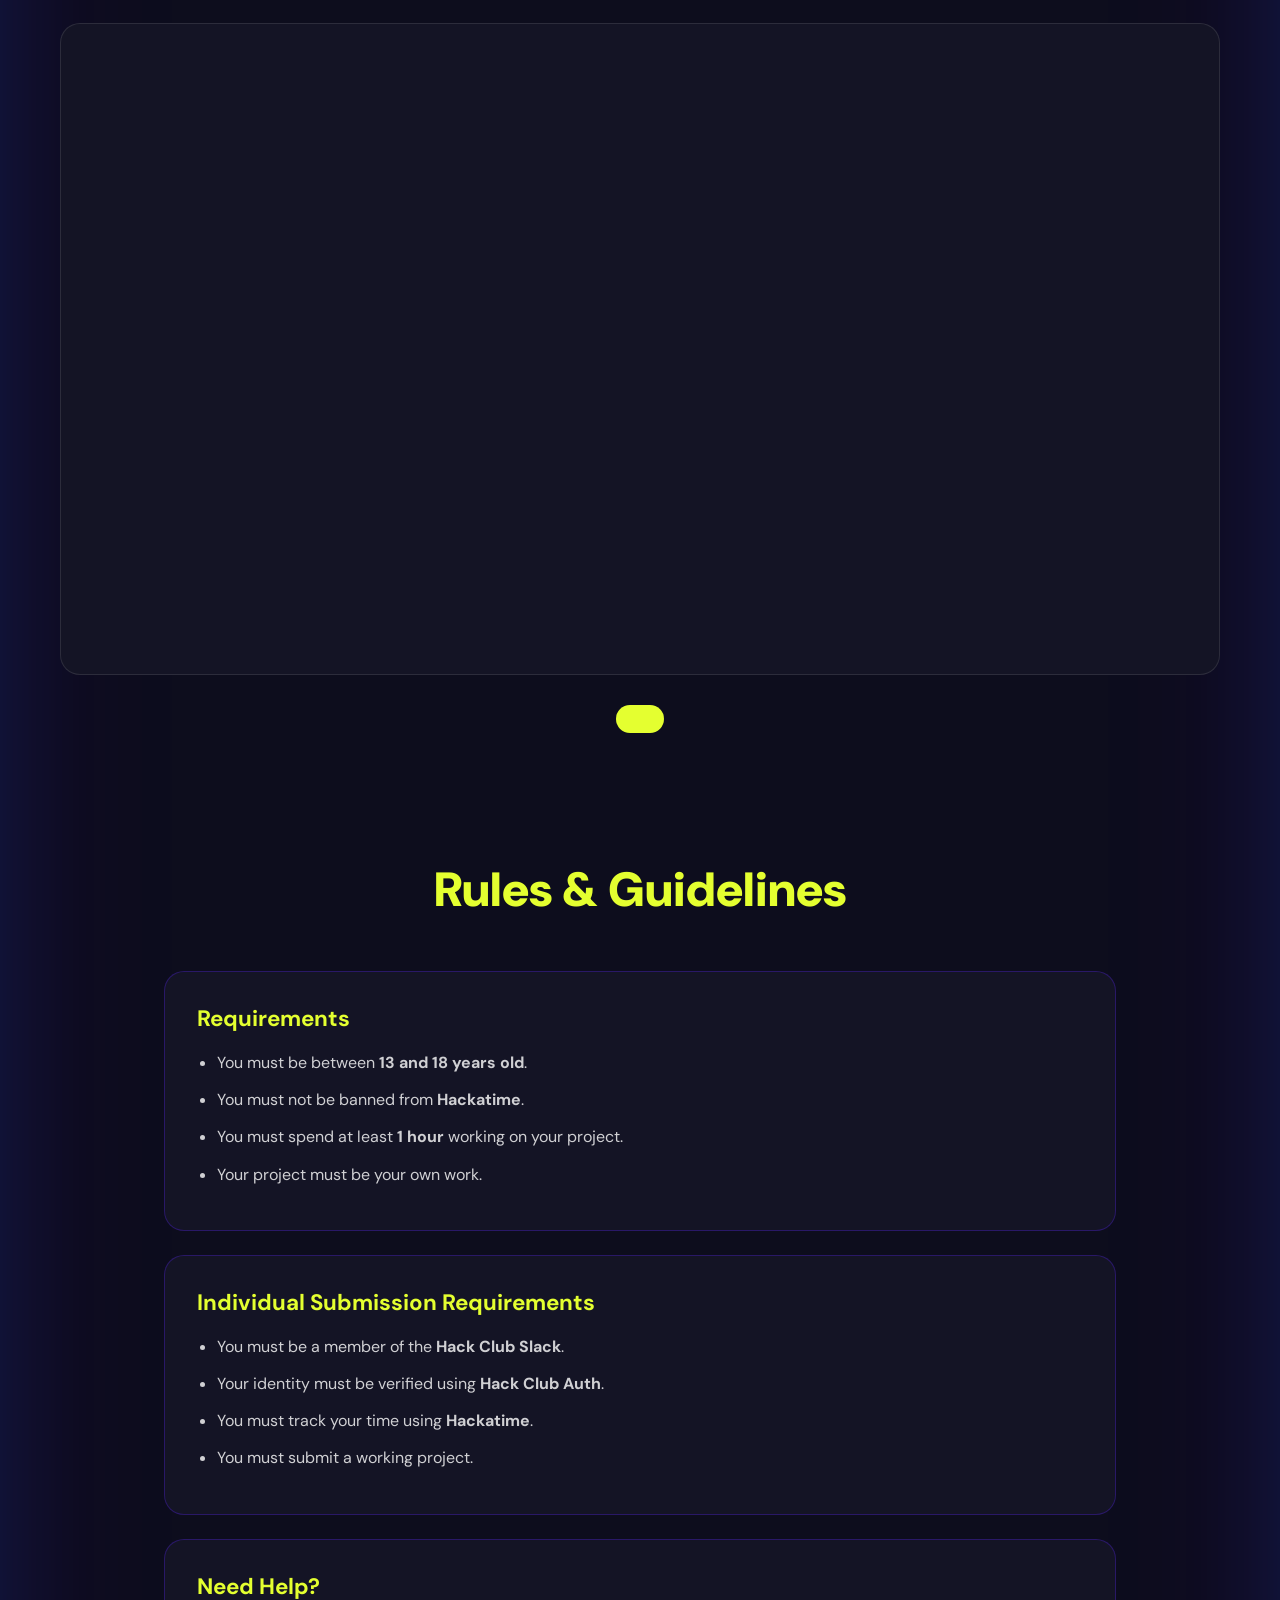
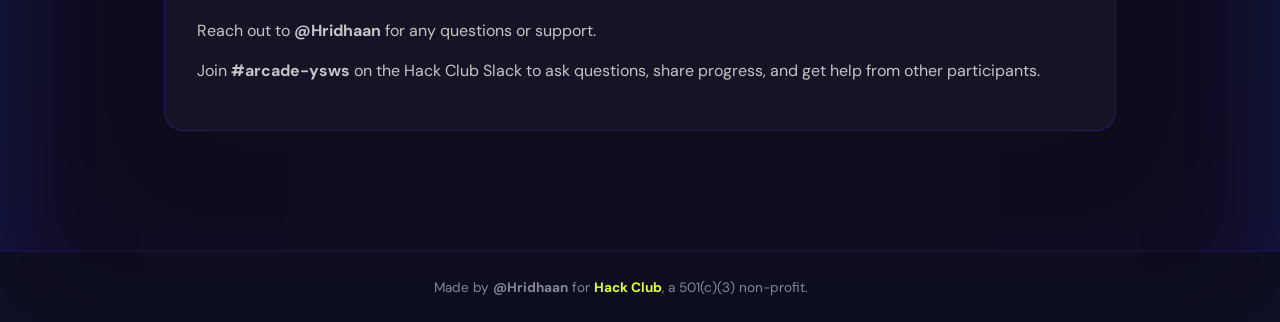
==== commit 0bcf3c10: "Revamped Version and Changed the name to ArcadAi" ====
--- a/index.html
+++ b/index.html
@@ -3,7 +3,7 @@
 <head>
     <meta charset="UTF-8">
     <meta name="viewport" content="width=device-width, initial-scale=1.0">
-    <title>Arcade</title>
+    <title>ArcadAi</title>
     <link rel="icon" type="image/png" href="RewardsFavicon.png">
     <link href="https://fonts.googleapis.com/css2?family=Press+Start+2P&family=DM+Sans:wght@400;700;900&display=swap" rel="stylesheet">
     <link rel="stylesheet" href="style.css">
@@ -18,163 +18,125 @@
     </script>
 </head>
 <body>
-
-    <!-- Hack Club Flag -->
+    <div id="readyScreen">
+        <div class="ready-content">
+            <h1 class="ready-title">
+                ARE YOU READY
+                <span>TO PLAY?</span>
+            </h1>
+            <p class="ready-subtitle">
+                AND MAKE GAMES?
+            </p>
+            <div class="mc-switch" id="startArcade">
+                <div class="mc-switch-front">
+                    START
+                </div>
+            </div>
+        </div>
+    </div>
+
+    <div id="glitchBar"></div>
+    <div class="crt"></div>
+
     <a href="https://hackclub.com/">
-        <img style="position: absolute; top: 0; left: 10px; border: 0; width: 256px; z-index: 999;"
-        src="https://assets.hackclub.com/flag-orpheus-left.svg" alt="Hack Club"/>
+        <img style="position: absolute; top: 0; left: 10px; border: 0; width: 256px; z-index: 999;" src="https://assets.hackclub.com/flag-orpheus-left.svg" alt="Hack Club"/>
     </a>
 
-    <!-- Navbar -->
-  <nav class="navbar">
-    <div class="nav-links">
-        <a href="#" id="navSubmit">Submit</a>
-        <a href="#" id="navWorkshop">Host a Workshop</a>
-        <a href="#rules">Rules and Guides</a>
-        <a href="example.html">Examples</a>
-    <a href="https://hackclub.enterprise.slack.com/archives/C0B72VAHXHB" target="_blank" class="nav-slack">
-    Join Slack
-</a>
-    </div>
-</nav>
-
-    <!-- Hero Section -->
+    <nav class="navbar">
+        <div class="nav-links">
+            <a href="#" id="navSubmit">Submit</a>
+            <a href="#" id="navWorkshop">Host a Workshop</a>
+            <a href="#rules">Rules and Guides</a>
+            <a href="example.html">Examples</a>
+            <a href="https://hackclub.enterprise.slack.com/archives/C0B72VAHXHB" target="_blank" class="nav-slack">Join Slack</a>
+        </div>
+    </nav>
+
     <section class="hero">
         <div class="hero-content">
-            <h1 class="hero-title">ARCADE</h1>
-            <p class="hero-tagline">Make a game using only HTML, CSS, and JavaScript and a lil bit of AI </p>
-        
+            <h1 class="hero-title">ARCADAi</h1>
+            <p class="hero-tagline">
+                Build a <span class="retro-word">Retro</span> Arcade Game with AI and Get Rewarded for Shipping It
+            </p>
         </div>
         <div class="hero-3d">
             <canvas id="controller-canvas"></canvas>
         </div>
     </section>
 
-<section class="ai-section">
-
-  <span class="section-tag">
-    POWERED BY AI
-  </span>
-
-  <h2 class="ai-title">
-    Why Are We Using AI?
-  </h2>
-
-  <p class="ai-description">
-    Games can take weeks to build from scratch.
-    AI helps you learn in this and makes the process a bit faster so you can focus on
-    experimenting, creating, and making something uniquely yours (aka your own first game).
-  </p>
-
-  <div class="ai-quote">
-    AI builds the first version.<br>
-    You build the final game.
-  </div>
-
-  <div class="ai-grid">
-
-    <div class="ai-card">
-      <h3>AI Helps With</h3>
-
-      <ul>
-        <li>Creating a prototype</li>
-        <li>Writing code</li>
-        <li>Fixing bugs</li>
-        <li>Adding features</li>
-        <li>Explaining concepts</li>
-      </ul>
-    </div>
-
-    <div class="ai-card">
-      <h3>You Focus On</h3>
-
-      <ul>
-        <li>Coming up with ideas</li>
-        <li>Testing your game</li>
-        <li>Improving the design</li>
-        <li>Making it fun</li>
-        <li>Adding personality</li>
-      </ul>
-    </div>
-
-  </div>
-
-  <div class="ai-footer-note">
-    AI can generate code.<br>
-    It can't generate your creativity.
-  </div>
-
-</section>
-
-<section class="arcade-process">
-
-    <div class="process-header">
-
-        <span class="process-tag">
-            ARCADE JOURNEY
-        </span>
-
-        <h2 class="process-title">
-            How Arcade Works
-        </h2>
-
-        <p class="process-subtitle">
-            Build a game with AI, improve it with your own ideas,
-            then launch it for the world to play.
+    <section class="ai-section">
+        <span class="section-tag">Using AI?</span>
+        <h2 class="ai-title">Why Are We Using AI?</h2>
+        <p class="ai-description">
+            Games can take weeks to build from scratch.
+            AI helps you learn in this and makes the process a bit faster so you can focus on
+            experimenting, creating, and making something uniquely yours (aka your own first game).
         </p>
-
-    </div>
-
-    <div class="process-image-container">
-        <img
-            src="Screenshot 2026-06-01 232734.png"
-            alt="How Arcade Works"
-            class="process-image"
-        >
-    </div>
-
-    <div class="process-flow">
-
-        <div class="flow-card">
-            <div class="flow-icon"></div>
-            <h3>START</h3>
-            <p>
-                Create the first version of your game using AI
-                and submit your prompt.
+        <div class="ai-quote">
+            AI Helps you Build the first version.<br>
+            You build the final game.
+        </div>
+        <div class="ai-grid">
+            <div class="ai-card">
+                <h3>AI Helps With</h3>
+                <ul>
+                    <li>Creating a prototype</li>
+                    <li>Writing code</li>
+                    <li>Fixing bugs</li>
+                    <li>Adding features</li>
+                    <li>Explaining concepts</li>
+                </ul>
+            </div>
+            <div class="ai-card">
+                <h3>You Focus On</h3>
+                <ul>
+                    <li>Coming up with ideas</li>
+                    <li>Testing your game</li>
+                    <li>Improving the design</li>
+                    <li>Making it fun</li>
+                    <li>Adding personality</li>
+                </ul>
+            </div>
+        </div>
+        <div class="ai-footer-note">
+            AI can generate code.<br>
+            It can't generate your creativity.
+        </div>
+    </section>
+
+    <section class="arcade-process">
+        <div class="process-header">
+            <span class="process-tag">ARCADE JOURNEY</span>
+            <h2 class="process-title">How Arcade Works</h2>
+            <p class="process-subtitle">
+                Build a game with AI, improve it with your own ideas, then launch it for the world to play.
             </p>
         </div>
-
-        <div class="flow-arrow">→</div>
-
-        <div class="flow-card">
-            <div class="flow-icon"></div>
-            <h3>UPGRADE</h3>
-            <p>
-                Add at least 5 improvements and make the
-                game feel like yours.
-            </p>
-        </div>
-
-        <div class="flow-arrow">→</div>
-
-        <div class="flow-card">
-            <div class="flow-icon"></div>
-            <h3>LAUNCH</h3>
-            <p>
-                Publish your game, share your GitHub repo,
-                and show what you've learned.
-            </p>
-        </div>
-
-    </div>
-
-    <div class="process-quote">
-        From a prompt to a playable game.
-    </div>
-
-</section>
+        <div class="process-image-container">
+            <img src="Screenshot 2026-06-01 232734.png" alt="How Arcade Works" class="process-image">
+        </div>
+        <div class="process-flow">
+            <div class="flow-card">
+                <div class="flow-icon"></div>
+                <h3>START</h3>
+                <p>Create the first version of your game using AI and submit your prompt.</p>
+            </div>
+            <div class="flow-arrow">→</div>
+            <div class="flow-card">
+                <div class="flow-icon"></div>
+                <h3>UPGRADE</h3>
+                <p>Add at least 5 improvements and make the game feel like yours.</p>
+            </div>
+            <div class="flow-arrow">→</div>
+            <div class="flow-card">
+                <div class="flow-icon"></div>
+                <h3>LAUNCH</h3>
+                <p>Publish your game, share your GitHub repo, and show what you've learned.</p>
+            </div>
+        </div>
+        <div class="process-quote">From a prompt to a playable game.</div>
+    </section>
     
-    <!-- Path Selector -->
     <div class="selector-section">
         <p class="selector-label">CHOOSE YOUR PATH</p>
         <div class="path-buttons">
@@ -186,7 +148,6 @@
             </div>
         </div>
 
-        <!-- Club Content -->
         <div class="submission-content" id="clubContent">
             <div class="content-inner">
                 <h2 class="content-title">Arcade for Clubs</h2>
@@ -204,165 +165,16 @@
             </div>
         </div>
 
-
-
         <div class="yaydino2">
-    <img src="1.png" alt="YayDino">
-</div>
- 
-
-
-
-
-
-
-<!-- Rewards Section -->
- 
-
-<section class="rewards-section">
- 
-
-   <div class="rewards-header">
-        <h2 class="rewards-title">Make a Game using AI</h2>
-        <h2 class="rewards-title accent">and get Your Reward.</h2>
-        <p class="rewards-sub">Earn <strong>$5</strong> worth of reward for every submission you make.</p>
-    </div>
-<div class="reward-side-image">
-    <img src="1.png" alt="Arcade Mascot">
-</div>
-    <!-- Marquee -->
-    <div class="marquee-wrapper">
-        <div class="marquee-track">
-            <!-- First set -->
-            <div class="reward-card">
-                <img src="https://cdn.hackclub.com/019e78b3-c2be-7597-a584-adfa7424e5cc/image.png" alt="Robux"/>
-                <span class="reward-name">Robux Grant</span>
-                <span class="reward-rate">$5</span>
-            </div>
-            <div class="reward-card">
-                <img src="https://cdn.hackclub.com/019e78b3-c560-7306-bf54-0f0309e8012c/image.png" alt="Steam"/>
-                <span class="reward-name">Steam Grant</span>
-                <span class="reward-rate">$5</span>
-            </div>
-            <div class="reward-card">
-                <img src="https://cdn.hackclub.com/019e78b3-cb3a-797b-8372-727cfa99ce7d/image.png" alt="PlayStation"/>
-                <span class="reward-name">PS5 Store Grant</span>
-                <span class="reward-rate">$5</span>
-            </div>
-            <div class="reward-card">
-                <img src="https://cdn.hackclub.com/019e78b3-cdbc-717c-9516-8ceed5521d50/image.png" alt="Xbox"/>
-                <span class="reward-name">Xbox Gamepass</span>
-                <span class="reward-rate">$5</span>
-            </div>
-            <div class="reward-card">
-                <img src="https://cdn.hackclub.com/019e78b6-8c25-72ff-9af2-ae48d4276445/image.png" alt="Gaming Chair"/>
-                <span class="reward-name">Gaming Accessories</span>
-                <span class="reward-rate">$5</span>
-            </div>
-            <div class="reward-card">
-                <img src="https://cdn.hackclub.com/019e78b5-5a3d-7637-90d5-1876262efb31/image.png" alt="Snacks"/>
-                <span class="reward-name">Snacks Grant</span>
-                <span class="reward-rate">$5</span>
-            </div>
-            <div class="reward-card">
-                <img src="https://cdn.hackclub.com/019e78b3-c89d-77c0-a14c-f0b7e09f0a83/image.png" alt="Gaming Disc"/>
-                <span class="reward-name">Gaming Discs</span>
-                <span class="reward-rate">$5</span>
-            </div>
-            <div class="reward-card">
-                <img src="https://cdn.hackclub.com/019e78ba-0c8d-72cf-9ee6-25249cc44a6c/image.png" alt="Pizza"/>
-                <span class="reward-name">Pizza Grant</span>
-                <span class="reward-rate">$5</span>
-            </div>
-           
-            <!-- Duplicate set for seamless loop -->
-            <div class="reward-card">
-                <img src="https://cdn.hackclub.com/019e78b3-c2be-7597-a584-adfa7424e5cc/image.png" alt="Robux"/>
-                <span class="reward-name">Robux Grant</span>
-                <span class="reward-rate">$5</span>
-            </div>
-            <div class="reward-card">
-                <img src="https://cdn.hackclub.com/019e78b3-c560-7306-bf54-0f0309e8012c/image.png" alt="Steam"/>
-                <span class="reward-name">Steam Grant</span>
-                <span class="reward-rate">$5</span>
-            </div>
-            <div class="reward-card">
-                <img src="https://cdn.hackclub.com/019e78b3-cb3a-797b-8372-727cfa99ce7d/image.png" alt="PlayStation"/>
-                <span class="reward-name">PS5 Store Grant</span>
-                <span class="reward-rate">$5</span>
-            </div>
-            <div class="reward-card">
-                <img src="https://cdn.hackclub.com/019e78b3-cdbc-717c-9516-8ceed5521d50/image.png" alt="Xbox"/>
-                <span class="reward-name">Xbox Gamepass</span>
-                <span class="reward-rate">$5</span>
-            </div>
-            <div class="reward-card">
-                <img src="https://cdn.hackclub.com/019e78b6-8c25-72ff-9af2-ae48d4276445/image.png" alt="Gaming Chair"/>
-                <span class="reward-name">Gaming Accessories</span>
-                <span class="reward-rate">$5</span>
-            </div>
-            <div class="reward-card">
-                <img src="https://cdn.hackclub.com/019e78b5-5a3d-7637-90d5-1876262efb31/image.png" alt="Snacks"/>
-                <span class="reward-name">Snacks Grant</span>
-                <span class="reward-rate">$5</span>
-            </div>
-            <div class="reward-card">
-                <img src="https://cdn.hackclub.com/019e78b3-c89d-77c0-a14c-f0b7e09f0a83/image.png" alt="Gaming Disc"/>
-                <span class="reward-name">Gaming Discs</span>
-                <span class="reward-rate">$5</span>
-            </div>
-            <div class="reward-card">
-                <img src="https://cdn.hackclub.com/019e78ba-0c8d-72cf-9ee6-25249cc44a6c/image.png" alt="Pizza"/>
-                <span class="reward-name">Pizza Grant</span>
-                <span class="reward-rate">$5</span>
-            </div>
-         
-        </div>
-    </div>
-</section>
-
-<section id="guides" class="guide-section">
-
-
-<h2 class="guide-heading">Arcade Guide</h2>
-
-<p class="guide-text">
-    Learn everything you need to know about Arcade, submissions,
-    rewards, workshops, and project requirements.
-</p>
-
-<div class="guide-container">
-    <iframe
-        src="https://www.canva.com/design/DAHLJIkIras/yFGuUKuNm_g_faqWocFEzg/view?embed"
-        allowfullscreen>
-    </iframe>
-</div>
-
-<a
-    class="guide-button"
-    href="https://www.canva.com/design/DAHLJIkIras/yFGuUKuNm_g_faqWocFEzg/view"
-    target="_blank">
-
-   
-</a>
-
-
-</section>
-
-
-
-
-
-
-
-
-        <!-- Individual Content -->
+            <img src="1.png" alt="YayDino">
+        </div>
+
         <div class="submission-content" id="individualContent">
             <div class="content-inner">
                 <h2 class="content-title">Arcade for Individuals</h2>
                 <p class="content-desc">Building solo? No problem. Arcade is open to any teenager who wants to build a game and get rewarded for shipping it. No club needed — just you, your code, and your ideas.</p>
                 <h3 class="content-subtitle">How it works</h3>
-                <p class="content-text">Build a game, host it on GitHub Pages or itch.io, and submit it. Each approved submission earns you rewards. Check out the <a href="#" class="content-link">requirements & examples page</a> first.</p>
+                <p class="content-text">Build a game, host it on GitHub Pages or itch.io, and submit it. Each approved submission earns you rewards. Check out the <a href="#rules" class="content-link">requirements & examples page</a> first.</p>
                 <h3 class="content-subtitle">Steps</h3>
                 <div class="steps-grid">
                     <div class="step-card"><span class="step-num">1</span><p>Build your game</p></div>
@@ -373,100 +185,163 @@
                 <button class="btn-primary" style="margin-top: 24px;">Submit Your Game »</button>
             </div>
         </div>
-
-<section class="rules-section" id="rules">
-
-    <h1 class="rules-title">Rules & Guidelines</h1>
-
-    <div class="rule-card">
-        <h2>Requirements</h2>
-
-        <ul>
-            <li>You must be between <strong>13 and 18 years old</strong>.</li>
-            <li>You must not be banned from <strong>Hackatime</strong>.</li>
-            <li>You must spend at least <strong>1 hour</strong> working on your project.</li>
-            <li>Your project must be your own work.</li>
-        </ul>
+    </div> <section class="rewards-section">
+        <div class="rewards-header">
+            <h2 class="rewards-title">Make a Game using AI</h2>
+            <h2 class="rewards-title accent">and get Your Reward.</h2>
+            <p class="rewards-sub">Earn <strong>$5</strong> worth of reward for every submission you make.</p>
+        </div>
+        <div class="reward-side-image">
+            <img src="1.png" alt="Arcade Mascot">
+        </div>
+        <div class="marquee-wrapper">
+            <div class="marquee-track">
+                <div class="reward-card">
+                    <img src="https://cdn.hackclub.com/019e78b3-c2be-7597-a584-adfa7424e5cc/image.png" alt="Robux"/>
+                    <span class="reward-name">Robux Grant</span>
+                    <span class="reward-rate">$5</span>
+                </div>
+                <div class="reward-card">
+                    <img src="https://cdn.hackclub.com/019e78b3-c560-7306-bf54-0f0309e8012c/image.png" alt="Steam"/>
+                    <span class="reward-name">Steam Grant</span>
+                    <span class="reward-rate">$5</span>
+                </div>
+                <div class="reward-card">
+                    <img src="https://cdn.hackclub.com/019e78b3-cb3a-797b-8372-727cfa99ce7d/image.png" alt="PlayStation"/>
+                    <span class="reward-name">PS5 Store Grant</span>
+                    <span class="reward-rate">$5</span>
+                </div>
+                <div class="reward-card">
+                    <img src="https://cdn.hackclub.com/019e78b3-cdbc-717c-9516-8ceed5521d50/image.png" alt="Xbox"/>
+                    <span class="reward-name">Xbox Gamepass</span>
+                    <span class="reward-rate">$5</span>
+                </div>
+                <div class="reward-card">
+                    <img src="https://cdn.hackclub.com/019e78b6-8c25-72ff-9af2-ae48d4276445/image.png" alt="Gaming Chair"/>
+                    <span class="reward-name">Gaming Accessories</span>
+                    <span class="reward-rate">$5</span>
+                </div>
+                <div class="reward-card">
+                    <img src="https://cdn.hackclub.com/019e78b5-5a3d-7637-90d5-1876262efb31/image.png" alt="Snacks"/>
+                    <span class="reward-name">Snacks Grant</span>
+                    <span class="reward-rate">$5</span>
+                </div>
+                <div class="reward-card">
+                    <img src="https://cdn.hackclub.com/019e78b3-c89d-77c0-a14c-f0b7e09f0a83/image.png" alt="Gaming Disc"/>
+                    <span class="reward-name">Gaming Discs</span>
+                    <span class="reward-rate">$5</span>
+                </div>
+                <div class="reward-card">
+                    <img src="https://cdn.hackclub.com/019e78ba-0c8d-72cf-9ee6-25249cc44a6c/image.png" alt="Pizza"/>
+                    <span class="reward-name">Pizza Grant</span>
+                    <span class="reward-rate">$5</span>
+                </div>
+               
+                <div class="reward-card">
+                    <img src="https://cdn.hackclub.com/019e78b3-c2be-7597-a584-adfa7424e5cc/image.png" alt="Robux"/>
+                    <span class="reward-name">Robux Grant</span>
+                    <span class="reward-rate">$5</span>
+                </div>
+                <div class="reward-card">
+                    <img src="https://cdn.hackclub.com/019e78b3-c560-7306-bf54-0f0309e8012c/image.png" alt="Steam"/>
+                    <span class="reward-name">Steam Grant</span>
+                    <span class="reward-rate">$5</span>
+                </div>
+                <div class="reward-card">
+                    <img src="https://cdn.hackclub.com/019e78b3-cb3a-797b-8372-727cfa99ce7d/image.png" alt="PlayStation"/>
+                    <span class="reward-name">PS5 Store Grant</span>
+                    <span class="reward-rate">$5</span>
+                </div>
+                <div class="reward-card">
+                    <img src="https://cdn.hackclub.com/019e78b3-cdbc-717c-9516-8ceed5521d50/image.png" alt="Xbox"/>
+                    <span class="reward-name">Xbox Gamepass</span>
+                    <span class="reward-rate">$5</span>
+                </div>
+                <div class="reward-card">
+                    <img src="https://cdn.hackclub.com/019e78b6-8c25-72ff-9af2-ae48d4276445/image.png" alt="Gaming Chair"/>
+                    <span class="reward-name">Gaming Accessories</span>
+                    <span class="reward-rate">$5</span>
+                </div>
+                <div class="reward-card">
+                    <img src="https://cdn.hackclub.com/019e78b5-5a3d-7637-90d5-1876262efb31/image.png" alt="Snacks"/>
+                    <span class="reward-name">Snacks Grant</span>
+                    <span class="reward-rate">$5</span>
+                </div>
+                <div class="reward-card">
+                    <img src="https://cdn.hackclub.com/019e78b3-c89d-77c0-a14c-f0b7e09f0a83/image.png" alt="Gaming Disc"/>
+                    <span class="reward-name">Gaming Discs</span>
+                    <span class="reward-rate">$5</span>
+                </div>
+                <div class="reward-card">
+                    <img src="https://cdn.hackclub.com/019e78ba-0c8d-72cf-9ee6-25249cc44a6c/image.png" alt="Pizza"/>
+                    <span class="reward-name">Pizza Grant</span>
+                    <span class="reward-rate">$5</span>
+                </div>
+            </div>
+        </div>
+    </section>
+
+    <section id="guides" class="guide-section">
+        <h2 class="guide-heading">Arcade Guide</h2>
+        <p class="guide-text">
+            Learn everything you need to know about Arcade, submissions, rewards, workshops, and project requirements.
+        </p>
+        <div class="guide-container">
+            <iframe src="https://www.canva.com/design/DAHLJIkIras/yFGuUKuNm_g_faqWocFEzg/view?embed" allowfullscreen></iframe>
+        </div>
+        <a class="guide-button" href="https://www.canva.com/design/DAHLJIkIras/yFGuUKuNm_g_faqWocFEzg/view" target="_blank"></a>
+    </section>
+      
+    <section class="rules-section" id="rules">
+        <h1 class="rules-title">Rules & Guidelines</h1>
+        <div class="rule-card">
+            <h2>Requirements</h2>
+            <ul>
+                <li>You must be between <strong>13 and 18 years old</strong>.</li>
+                <li>You must not be banned from <strong>Hackatime</strong>.</li>
+                <li>You must spend at least <strong>1 hour</strong> working on your project.</li>
+                <li>Your project must be your own work.</li>
+            </ul>
+        </div>
+
+        <div class="rule-card">
+            <h2>Individual Submission Requirements</h2>
+            <ul>
+                <li>You must be a member of the <strong>Hack Club Slack</strong>.</li>
+                <li>Your identity must be verified using <strong>Hack Club Auth</strong>.</li>
+                <li>You must track your time using <strong>Hackatime</strong>.</li>
+                <li>You must submit a working project.</li>
+            </ul>
+        </div>
+
+        <div class="rule-card">
+            <h2>Need Help?</h2>
+            <p>Reach out to <strong>@Hridhaan</strong> for any questions or support.</p>
+            <p>Join <strong>#arcade-ysws</strong> on the Hack Club Slack to ask questions, share progress, and get help from other participants.</p>
+        </div>
+    </section>
+
+   <div class="music-player" id="musicPlayer">
+    <div class="player-body" id="playerBody">
+        
+        <audio id="arcadeAudio" crossorigin="anonymous"></audio>
+        
+        <div class="matrix-container">
+            <canvas id="audioMatrix" width="150" height="40"></canvas>
+        </div>
+
+        <div class="song-info">
+            <div class="song-name" id="songName">Arcade (80s Era)</div>
+        </div>
+        <div class="player-controls">
+            <button class="ctrl-btn" id="prevBtn">⏮</button>
+            <button class="ctrl-btn play-btn" id="playBtn">⏸</button>
+            <button class="ctrl-btn" id="nextBtn">⏭</button>
+            <input type="range" class="volume-slider" id="volumeSlider" min="0" max="1" step="0.01" value="0.7">
+        </div>
     </div>
-
-    <div class="rule-card">
-        <h2>Individual Submission Requirements</h2>
-
-        <ul>
-            <li>You must be a member of the <strong>Hack Club Slack</strong>.</li>
-            <li>Your identity must be verified using <strong>Hack Club Auth</strong>.</li>
-            <li>You must track your time using <strong>Hackatime</strong>.</li>
-            <li>You must submit a working project.</li>
-        </ul>
-    </div>
-
-    <div class="rule-card">
-        <h2>AI Usage Policy</h2>
-
-        <p>
-            If a reviewer asks you to explain your code, you should be able to clearly explain how it works.
-        </p>
-    </div>
-
-    <div class="rule-card warning-card">
-        
-    </div>
-
-    <div class="rule-card">
-        <h2>Need Help?</h2>
-
-        <p>
-            Reach out to <strong>@Hridhaan</strong> for any questions or support.
-        </p>
-
-        <p>
-            Join <strong>#arcade-ysws</strong> on the Hack Club Slack to ask questions,
-            share progress, and get help from other participants.
-        </p>
-    </div>
-
-</section>
-
-
-
-
-
-
-
-
-
-
-
-
-
-
-
-
-
-
-
-
-
-
-
-    </div>
-
-    <!-- Music Player -->
-    <div class="music-player" id="musicPlayer">
-        <div class="player-body" id="playerBody">
-            <div class="song-info">
-                <div class="song-name" id="songName">Arcade (80s Era)</div>
-            </div>
-            <div class="player-controls">
-                <button class="ctrl-btn" id="prevBtn">⏮</button>
-                <button class="ctrl-btn play-btn" id="playBtn">▶</button>
-                <button class="ctrl-btn" id="nextBtn">⏭</button>
-                <input type="range" class="volume-slider" id="volumeSlider" min="0" max="1" step="0.01" value="0.7">
-            </div>
-        </div>
-    </div>
-
-    <!-- Footer -->
+</div>
+
     <footer class="footer">
         <div class="footer-content">
             <span>Made by <strong>@Hridhaan</strong> for <a href="https://hackclub.com/" target="_blank">Hack Club</a>, a 501(c)(3) non-profit.</span>
@@ -474,12 +349,8 @@
                 <iframe src="https://giphy.com/embed/hkqefnFjn2MWVl6xvq" width="30" height="30" frameBorder="0" class="giphy-embed" allowFullScreen></iframe>
             </div>
         </div>
-      
     </footer>
 
     <script type="module" src="script.js"></script>
-
-
-    
 </body>
 </html>
--- a/style.css
+++ b/style.css
@@ -2101,4 +2101,402 @@
         transform:rotate(90deg);
     }
 
+}
+
+
+body::before {
+  content: "";
+  position: fixed;
+  inset: 0;
+  pointer-events: none;
+  z-index: 9999;
+
+  background:
+    repeating-linear-gradient(
+      to bottom,
+      rgba(255,255,255,0.03) 0px,
+      rgba(255,255,255,0.03) 1px,
+      transparent 2px,
+      transparent 4px
+    );
+}
+
+@keyframes crtFlicker {
+  0% { opacity: 1; }
+  50% { opacity: 0.98; }
+  100% { opacity: 1; }
+}
+
+body {
+  animation: crtFlicker 0.15s infinite;
+}
+
+.arcade-title {
+  position: relative;
+}
+
+.arcade-title::before,
+.arcade-title::after {
+  content: attr(data-text);
+  position: absolute;
+  inset: 0;
+}
+
+.arcade-title::before {
+  color: red;
+  transform: translateX(-2px);
+  opacity: 0;
+}
+
+.arcade-title::after {
+  color: cyan;
+  transform: translateX(2px);
+  opacity: 0;
+}
+.glitch::before,
+.glitch::after {
+  opacity: 0.7;
+}
+.arcade-title {
+  position: relative;
+}
+
+.arcade-title::before,
+.arcade-title::after {
+  content: attr(data-text);
+  position: absolute;
+  inset: 0;
+}
+
+.arcade-title::before {
+  color: red;
+  transform: translateX(-2px);
+  opacity: 0;
+}
+
+.arcade-title::after {
+  color: cyan;
+  transform: translateX(2px);
+  opacity: 0;
+}
+
+.glitch::before,
+.glitch::after {
+  opacity: 0.7;
+}
+
+.screen-glitch {
+  transform: translateX(2px);
+  filter: hue-rotate(20deg);
+}
+
+.noise {
+  position: fixed;
+  inset: 0;
+  pointer-events: none;
+  opacity: 0.04;
+  z-index: 9998;
+
+  background-image:
+    url("https://grainy-gradients.vercel.app/noise.svg");
+}
+
+body {
+  box-shadow:
+    inset 0 0 100px rgba(0,100,255,0.15),
+    inset 0 0 200px rgba(140,0,255,0.1);
+}
+
+
+
+
+body {
+    animation: flicker 0.12s infinite;
+}
+
+@keyframes flicker {
+    0% { opacity: 1; }
+    50% { opacity: .99; }
+    100% { opacity: 1; }
+}
+
+.crt {
+    position: fixed;
+    inset: 0;
+    pointer-events: none;
+    z-index: 9999;
+
+    background:
+    repeating-linear-gradient(
+        to bottom,
+        rgba(255,255,255,0.03) 0px,
+        rgba(255,255,255,0.03) 1px,
+        transparent 2px,
+        transparent 4px
+    );
+}
+body {
+    animation: flicker 0.12s infinite;
+}
+
+@keyframes flicker {
+    0% { opacity: 1; }
+    50% { opacity: .99; }
+    100% { opacity: 1; }
+}
+#glitchBar{
+    position:fixed;
+    left:0;
+    width:100%;
+    height:6px;
+
+    background:
+    linear-gradient(
+        90deg,
+        transparent,
+        #00ffff,
+        #ff00ff,
+        transparent
+    );
+
+    pointer-events:none;
+    z-index:99999;
+
+    opacity:0;
+}
+.retro-word{
+    font-family: 'Press Start 2P', cursive;
+    font-size: 1.1em;
+
+    background: linear-gradient(
+        90deg,
+        #ff0080,
+        #ffae00,
+        #ffff00
+    );
+
+    -webkit-background-clip: text;
+    -webkit-text-fill-color: transparent;
+
+    text-shadow:
+        0 0 8px rgba(255,0,128,.8),
+        0 0 16px rgba(255,174,0,.5);
+
+    display:inline-block;
+
+    animation: retroGlow 2s infinite alternate;
+}
+@keyframes retroGlow{
+    from{
+        transform:translateY(0);
+        filter:brightness(1);
+    }
+
+    to{
+        transform:translateY(-2px);
+        filter:brightness(1.25);
+    }
+}
+
+body {
+    cursor: url("https://img.icons8.com/3d-fluent/32/cursor-16.png"), auto;
+}
+
+#readyScreen{
+    position:fixed;
+    inset:0;
+
+    background:
+    radial-gradient(circle at center,
+    #181030 0%,
+    #050505 100%);
+
+    z-index:999998;
+
+    display:flex;
+    justify-content:center;
+    align-items:center;
+
+    overflow:hidden;
+}
+
+.ready-content{
+    text-align:center;
+}
+
+.ready-title{
+    font-family:'Press Start 2P';
+
+    font-size:4rem;
+
+    color:white;
+
+    line-height:1.5;
+
+    animation:
+    titleFloat 2s infinite ease-in-out;
+}
+
+.ready-title span{
+    display:block;
+
+    color:#00ffff;
+
+    text-shadow:
+    0 0 10px #00ffff,
+    0 0 25px #00ffff,
+    0 0 60px #00ffff;
+}
+
+.ready-subtitle{
+    margin-top:25px;
+
+    color:#ff00ff;
+
+    font-size:1.5rem;
+
+    font-weight:700;
+
+    animation:pulseText 1s infinite;
+}
+
+.mc-switch{
+
+    width:340px;
+
+    margin:60px auto;
+
+    cursor:pointer;
+
+    perspective:1000px;
+
+    animation:
+    switchBounce 1.5s infinite;
+}
+
+.mc-switch-front{
+
+    background:
+    linear-gradient(
+    #79ff52,
+    #2fc600);
+
+    color:black;
+
+    font-family:'Press Start 2P';
+
+    padding:30px;
+
+    border-bottom:8px solid #1d7f00;
+
+    border-right:8px solid #1d7f00;
+
+    font-size:1.5rem;
+
+    transition:.15s;
+}
+.mc-switch:hover .mc-switch-front{
+
+    transform:
+    translateY(5px);
+
+    border-bottom:3px solid #1d7f00;
+
+    box-shadow:
+
+    0 0 30px #79ff52,
+
+    0 0 70px #79ff52;
+}
+
+@keyframes pulseText{
+
+    50%{
+        transform:scale(1.08);
+
+        text-shadow:
+        0 0 10px #ff00ff,
+        0 0 30px #ff00ff;
+    }
+}
+
+@keyframes switchBounce{
+
+    50%{
+        transform:
+        translateY(-10px);
+    }
+}
+
+@keyframes titleFloat{
+
+    50%{
+        transform:
+        translateY(-8px);
+    }
+}
+
+#readyScreen::before{
+
+    content:"";
+
+    position:absolute;
+    inset:0;
+
+    background:
+
+    repeating-linear-gradient(
+    0deg,
+
+    rgba(255,255,255,.05) 0px,
+    rgba(255,255,255,.05) 2px,
+
+    transparent 2px,
+    transparent 4px);
+
+    pointer-events:none;
+}
+.launching{
+
+    animation:
+    launchSequence 1.5s forwards;
+}
+
+@keyframes launchSequence{
+
+    0%{
+        opacity:1;
+        transform:scale(1);
+    }
+
+    30%{
+        opacity:1;
+        transform:scale(1.05);
+    }
+
+    60%{
+        filter:brightness(2);
+    }
+
+    100%{
+        opacity:0;
+        transform:scale(3);
+        filter:brightness(4);
+    }
+}
+
+.matrix-container {
+    display: flex;
+    justify-content: center;
+    align-items: center;
+    margin-bottom: 8px;
+    background: rgba(0, 0, 0, 0.4);
+    border: 1px solid #5B23FF;
+    border-radius: 4px;
+    padding: 4px;
+}
+
+#audioMatrix {
+    display: block;
+    image-rendering: pixelated; /* Keeps that crisp retro arcade look */
 }
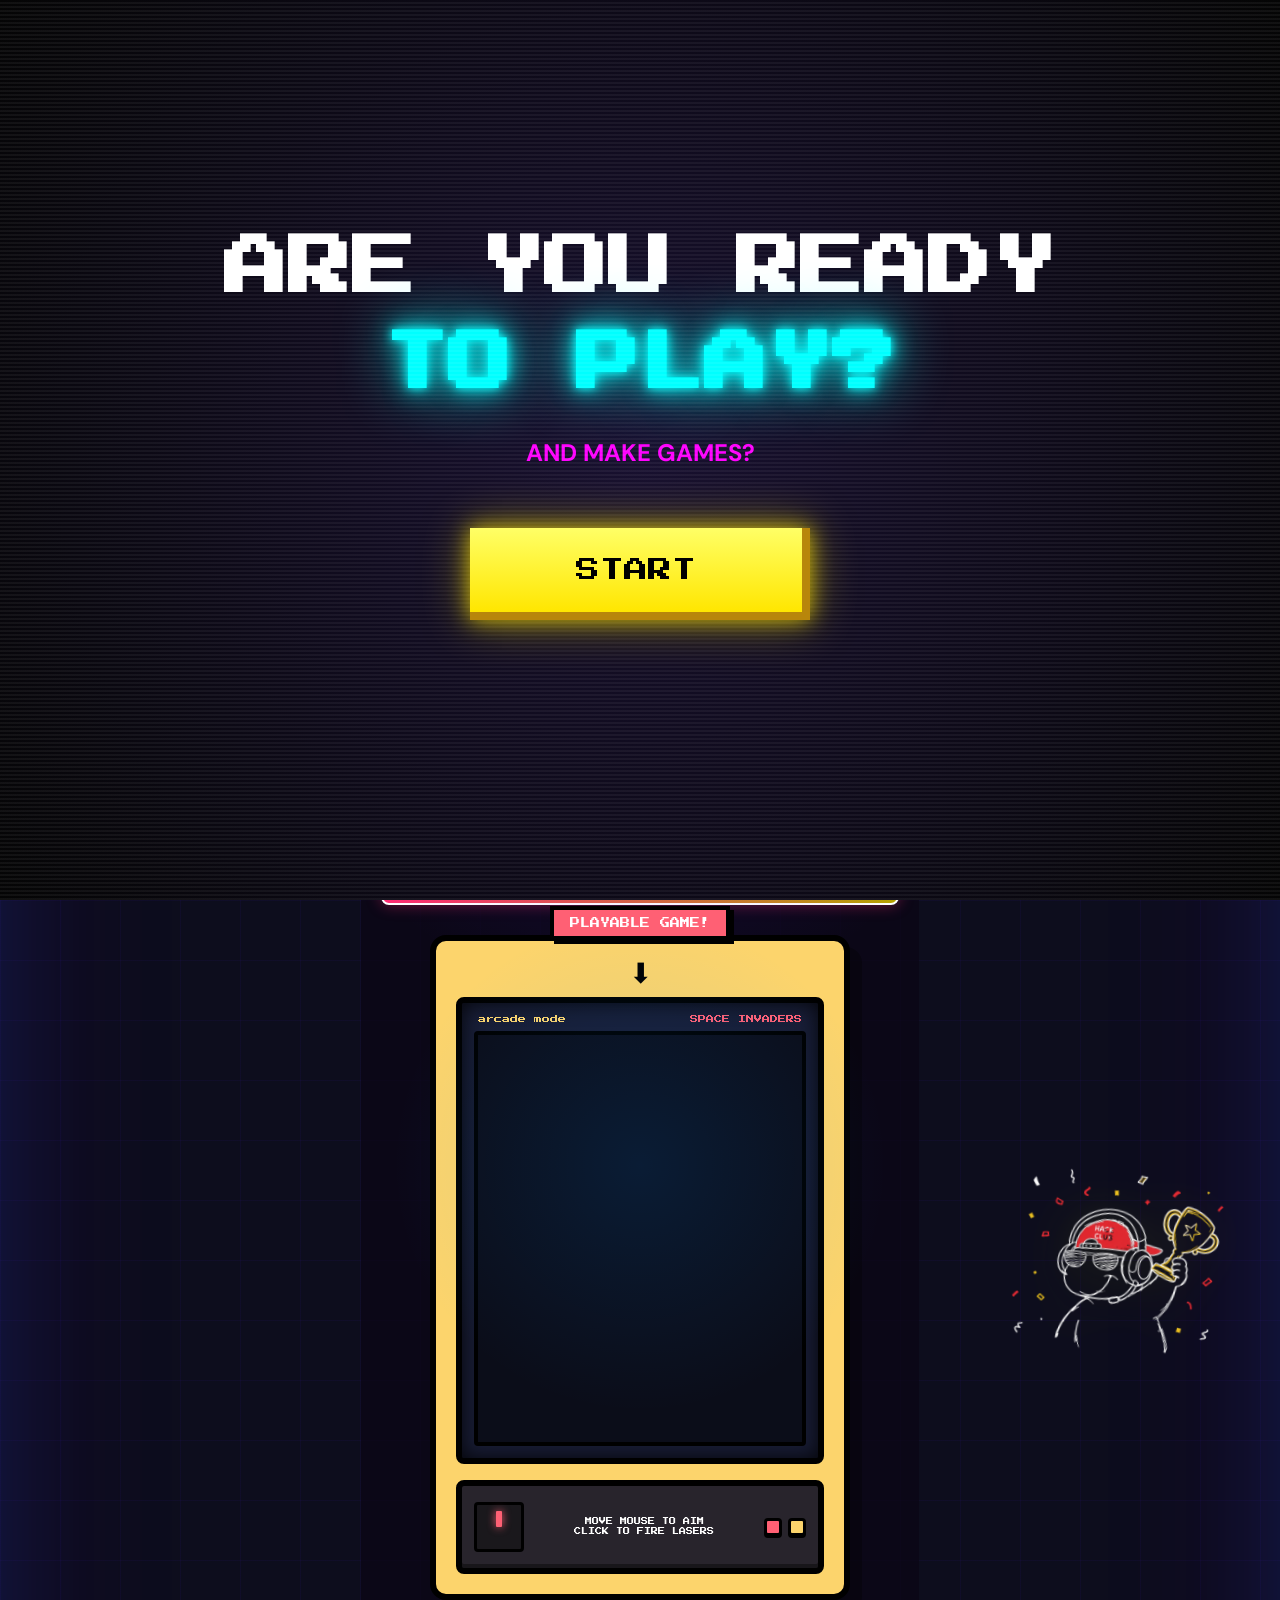
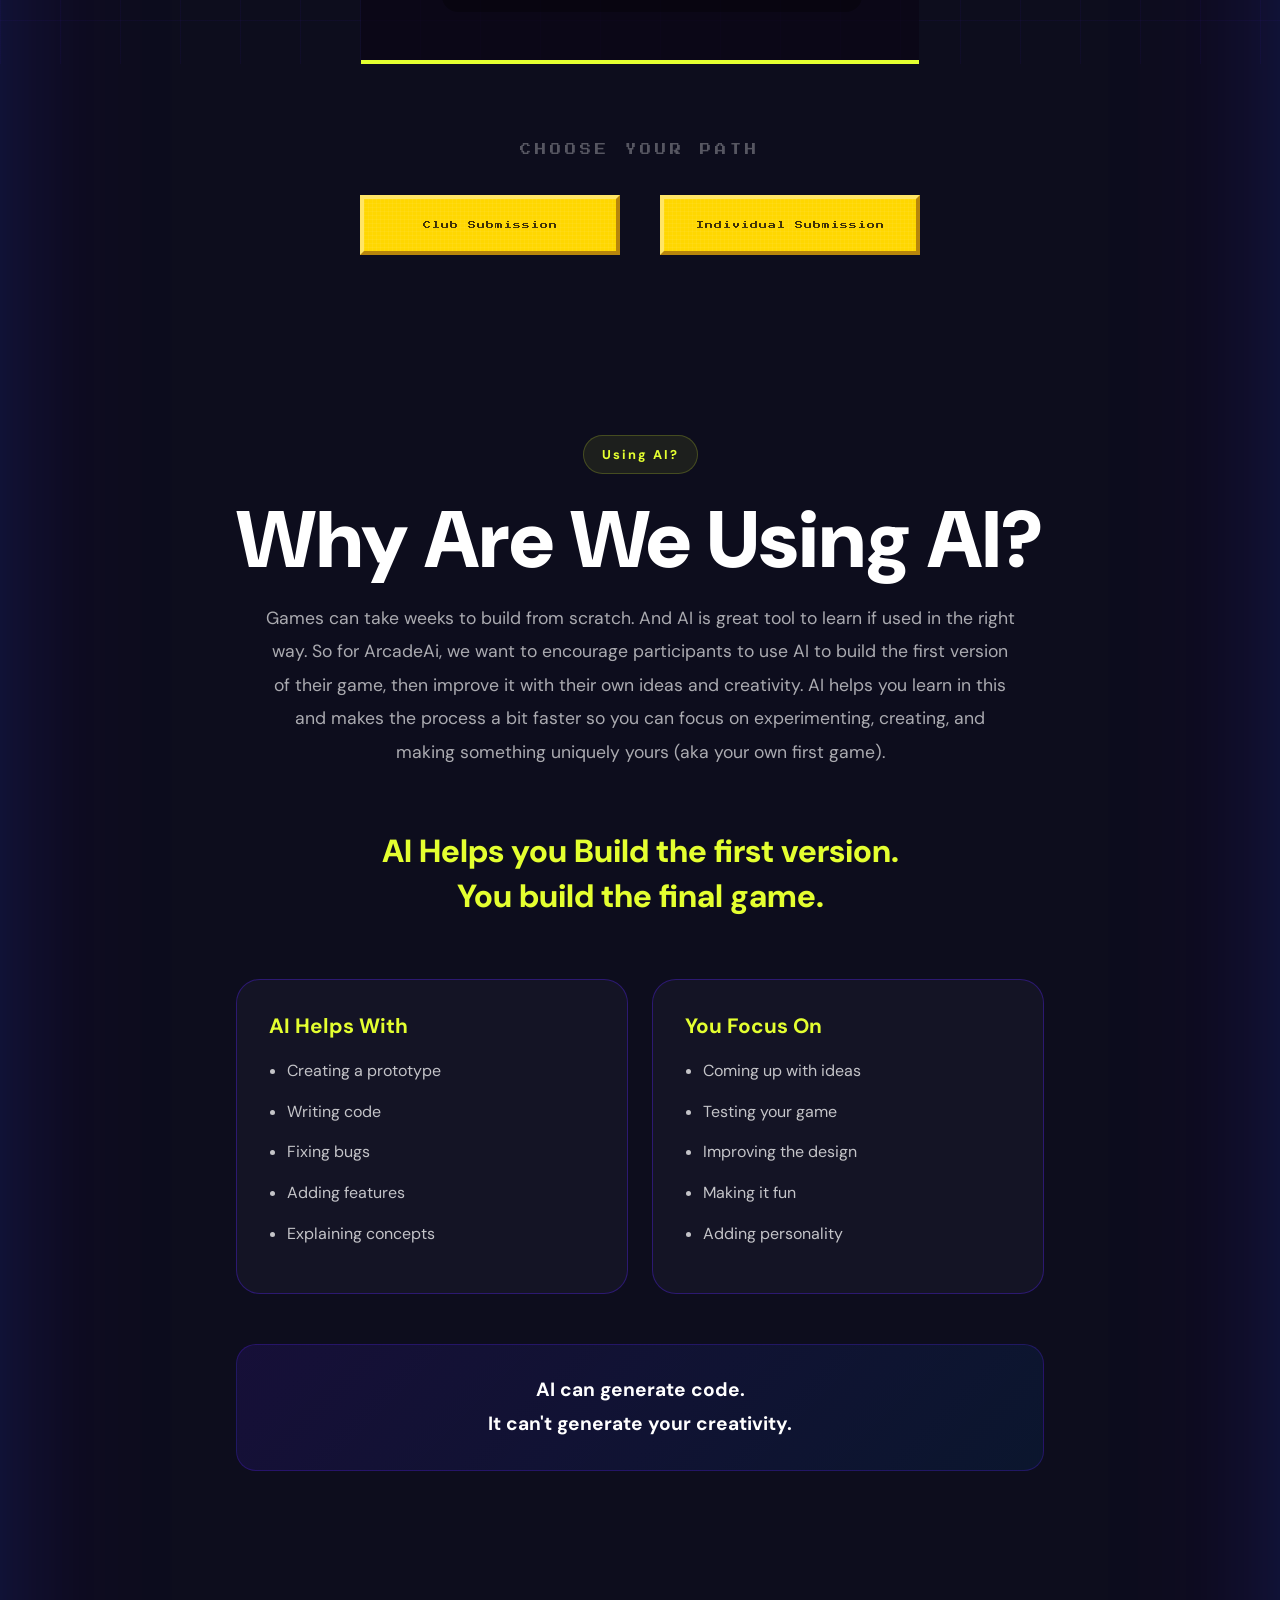
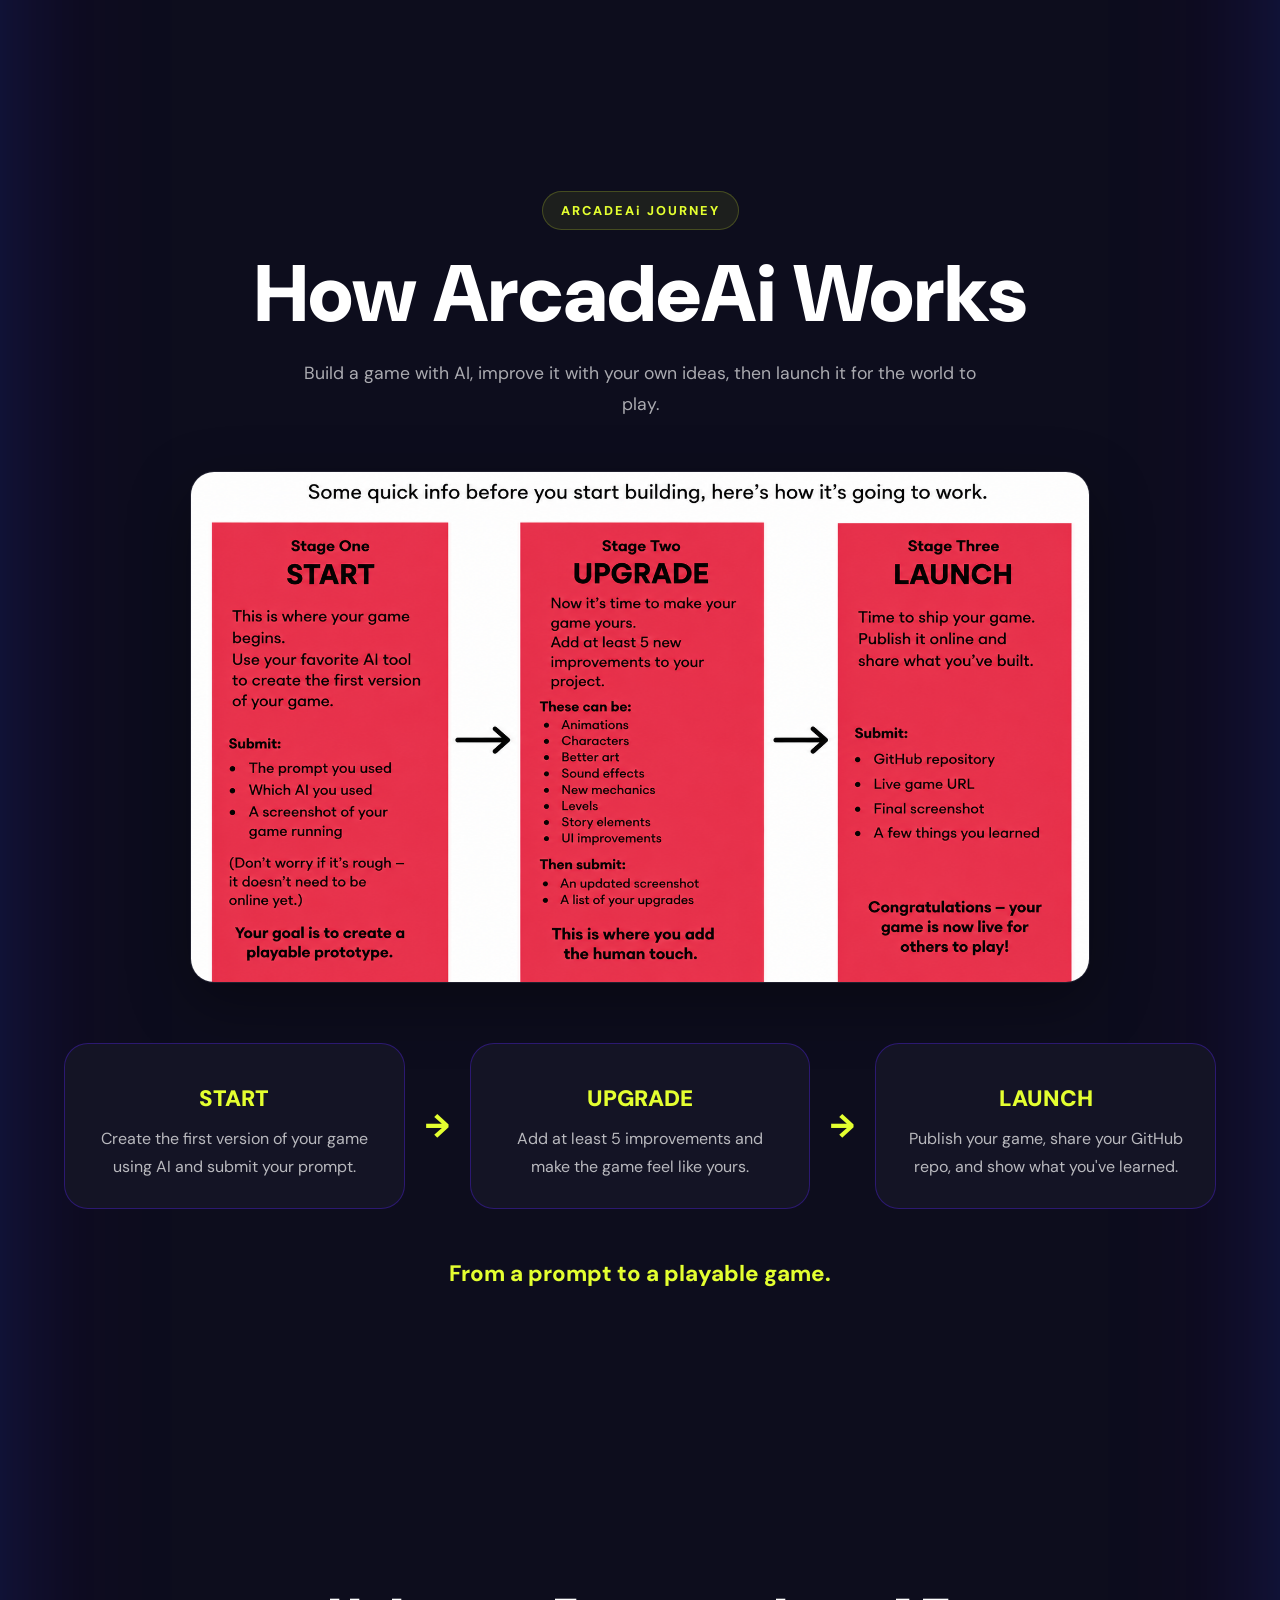
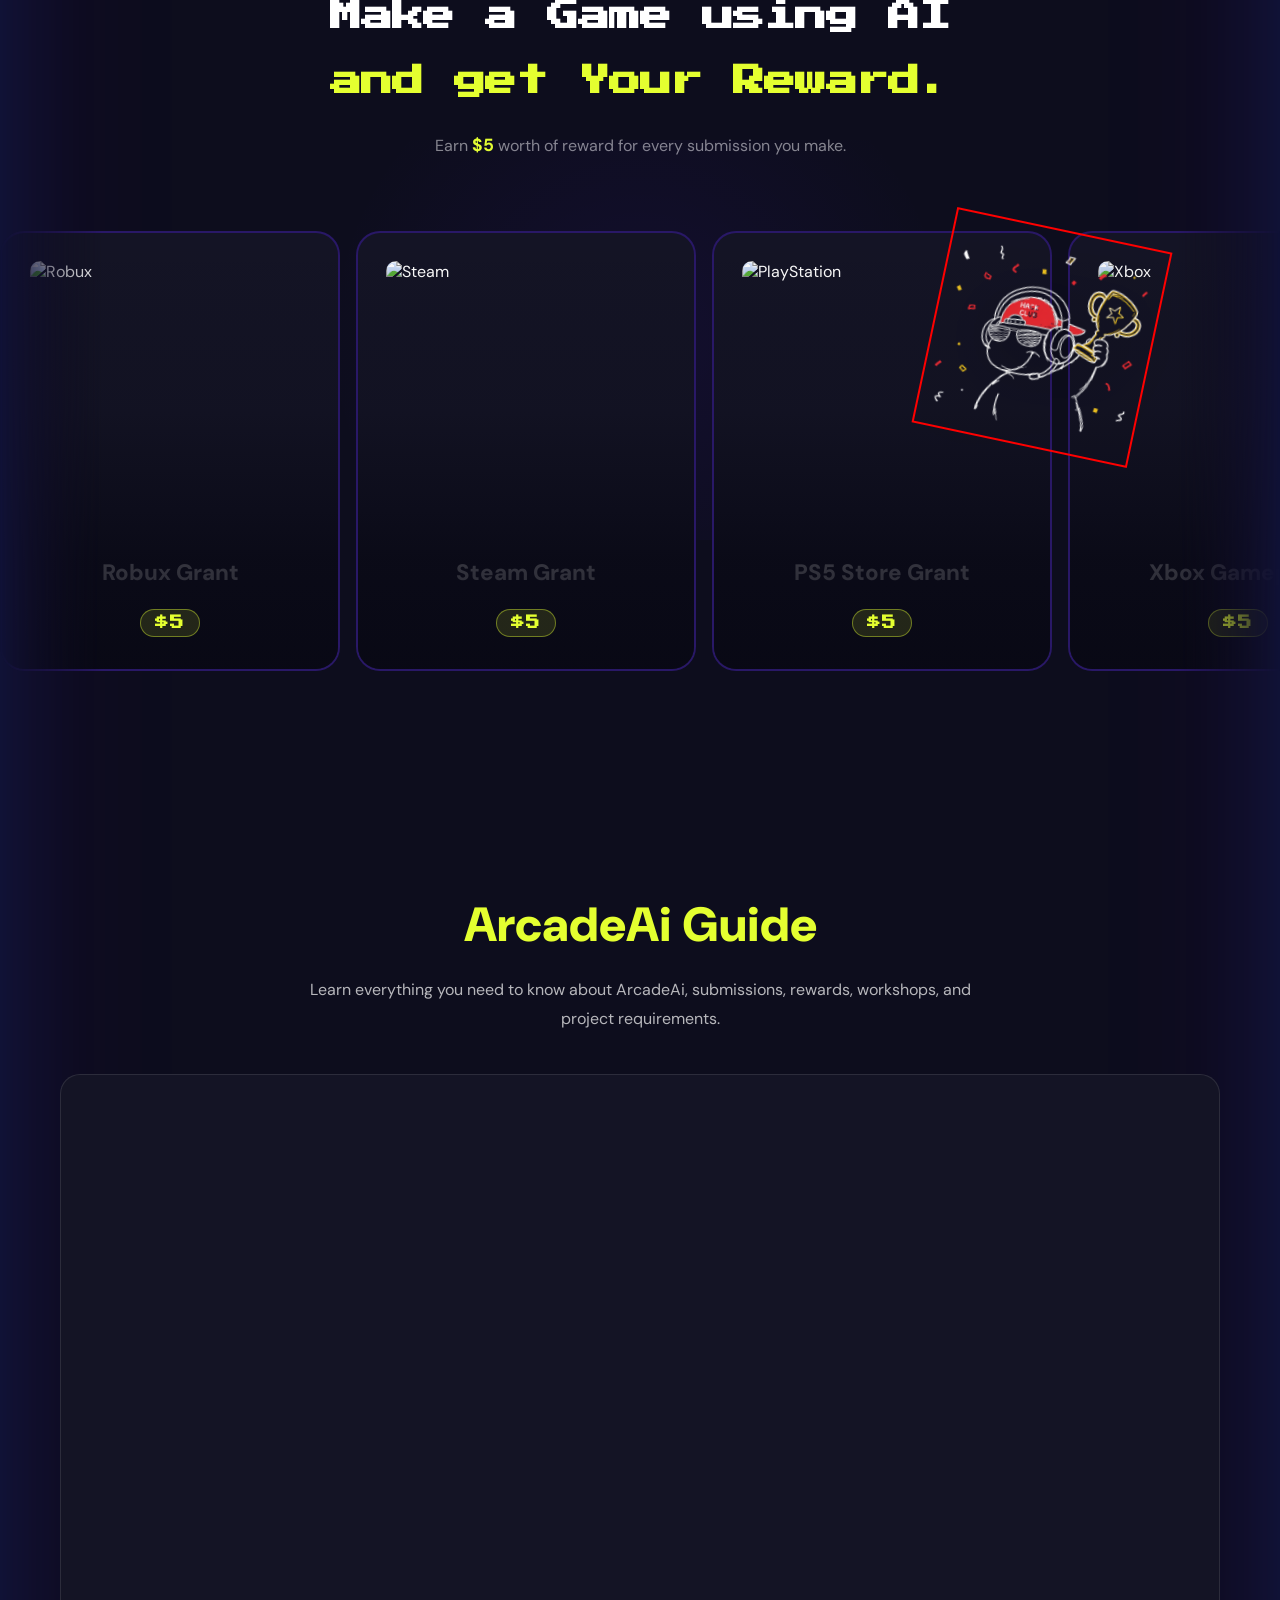
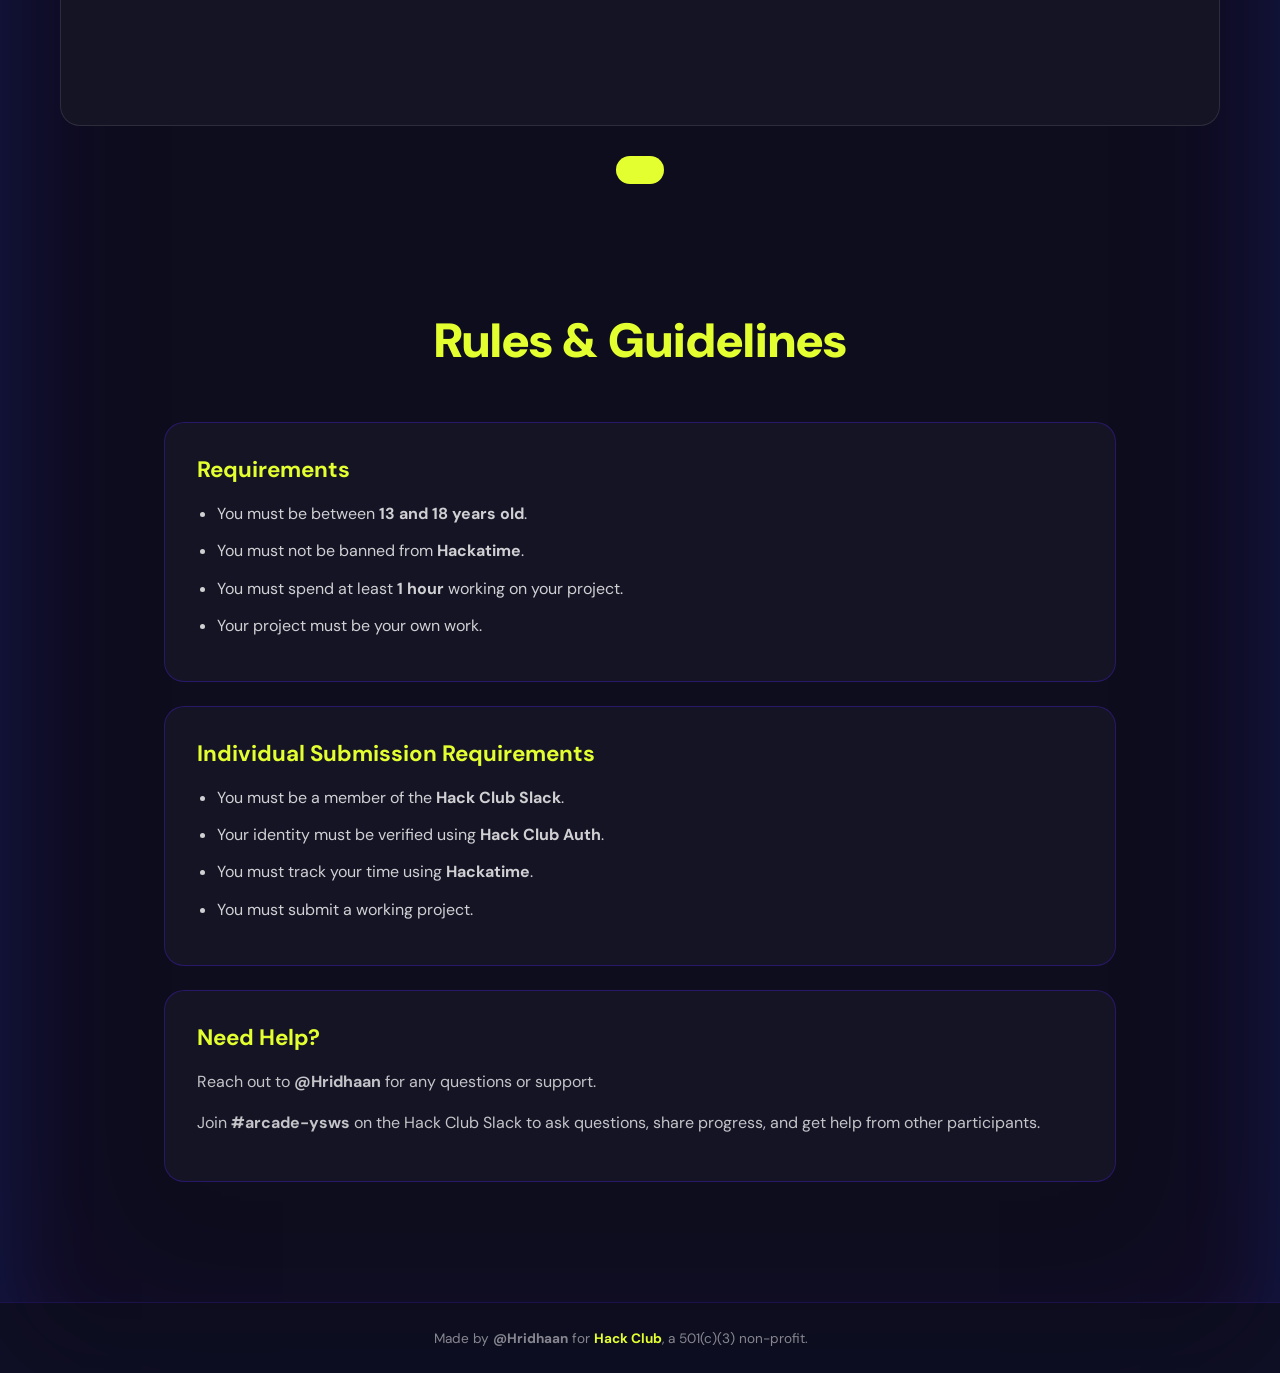
==== commit 9bbf4f06: "Feature: Upgraded default mini-game option to responsive retro Space Invaders framework" ====
--- a/index.html
+++ b/index.html
@@ -62,13 +62,114 @@
         <div class="hero-3d">
             <canvas id="controller-canvas"></canvas>
         </div>
-    </section>
+<section class="live-arcade-cabinet" style="padding: 60px 20px; text-align: center; background: rgba(10, 5, 20, 0.7); border-top: 4px solid #E4FF30; border-bottom: 4px solid #E4FF30;">
+    
+    <div class="ysws-banner" style="background: linear-gradient(90deg, #ff2a74, #B5A300); color: #fff; font-family: 'Press Start 2P'; font-size: 10px; padding: 12px; border-radius: 8px; max-width: 600px; margin: 0 auto 30px auto; border: 2px solid #FFF; box-shadow: 0 0 15px rgba(255, 42, 116, 0.4); line-height: 1.6;">
+        THE BEST GAME OF THE WEEK (SHIPPED BY @hridhaan)!
+    </div>
+
+    <div class="cabinet-outer" style="max-width: 420px; margin: 0 auto; background: #fcd46c; border: 6px solid #000; border-radius: 16px; box-shadow: 12px 12px 0px rgba(0,0,0,0.3); padding: 24px 20px 20px 20px; position: relative;">
+        
+        <div style="position: absolute; top: -35px; left: 50%; transform: translateX(-50%); background: #ff6074; color: white; font-family: 'Press Start 2P'; font-size: 10px; padding: 8px 16px; border: 4px solid #000; box-shadow: 4px 4px 0 #000; white-space: nowrap; z-index: 10;">
+            PLAYABLE GAME!
+        </div>
+        
+        <div style="font-size: 28px; color: #000; margin-top: -10px; margin-bottom: 5px; animation: bounceArrow 1s infinite alternate;">⬇</div>
+
+        <div class="cabinet-monitor" style="background: #181c34; border: 6px solid #000; border-radius: 8px; padding: 12px; box-shadow: inset 0 0 20px rgba(0,0,0,0.85);">
+            
+            <div style="display: flex; justify-content: space-between; font-family: 'Press Start 2P'; font-size: 8px; color: #fcd46c; margin-bottom: 8px; padding: 0 4px;">
+                <span>arcade mode</span>
+                <span id="cabinetGameName" style="color: #ff6074;">SPACE INVADERS</span>
+            </div>
+
+            <div class="screen-viewport" style="position: relative; background: #000; aspect-ratio: 4/5; width: 100%; border: 4px solid #000; border-radius: 4px; overflow: hidden; display: flex; align-items: center; justify-content: center;">
+                <canvas id="miniGameCanvas" width="360" height="450" style="display: block; background: #0b0d19; cursor: none;"></canvas>
+            </div>
+        </div>
+
+        <div class="control-deck" style="background: #28242c; border: 6px solid #000; border-radius: 8px; margin-top: 16px; padding: 16px 12px; display: flex; justify-content: space-between; align-items: center; box-shadow: inset 0 -4px 0 rgba(0,0,0,0.4);">
+            
+            <div style="width: 50px; height: 50px; background: #1a181c; border: 3px solid #000; border-radius: 4px; display: flex; justify-content: center; padding-top: 6px;">
+                <div style="width: 6px; height: 16px; background: #ff6074; border-radius: 1px; box-shadow: 0 0 8px #ff6074;"></div>
+            </div>
+
+            <div style="text-align: center; color: #fff; font-family: 'Press Start 2P'; font-size: 7px; line-height: 1.4;">
+                MOVE MOUSE TO AIM<br>CLICK TO FIRE LASERS
+            </div>
+
+            <div style="display: flex; gap: 6px; align-items: center;">
+                <div style="width: 18px; height: 18px; background: #ff6074; border: 3px solid #000; border-radius: 4px; box-shadow: 0 2px 0 #000;"></div>
+                <div style="width: 18px; height: 18px; background: #fcd46c; border: 3px solid #000; border-radius: 4px; box-shadow: 0 2px 0 #000;"></div>
+            </div>
+        </div>
+    </div>
+</section>
+
+<style>
+    @keyframes bounceArrow {
+        0% { transform: translateY(-2px); }
+        100% { transform: translateY(6px); }
+    }
+</style>
+
+        
+    </section>
+     <div class="selector-section">
+        <p class="selector-label">CHOOSE YOUR PATH</p>
+        <div class="path-buttons">
+            <div class="minecraft-btn" id="clubBtn" onclick="selectPath('club')">
+                <div class="mc-btn-front">Club Submission</div>
+            </div>
+            <div class="minecraft-btn" id="individualBtn" onclick="selectPath('individual')">
+                <div class="mc-btn-front">Individual Submission</div>
+            </div>
+        </div>
+
+        <div class="submission-content" id="clubContent">
+            <div class="content-inner">
+                <h2 class="content-title">ArcadeAi for Clubs</h2>
+                <p class="content-desc">ArcadeAi is a Hack Club program where you/your members build games and get rewarded. Run it as a workshop at your next meeting no experience needed, and it works for complete beginners. Clubs are welcome from anywhere in the world!</p>
+                <h3 class="content-subtitle">Running a workshop</h3>
+                <p class="content-text">Host an ArcadeAi workshop at your club meeting. Members will build their own game using a AI (As per the guide), host it on GitHub Pages, and submit it. Each approved submission earns them rewards. You can <a href="#" class="content-link">use our workshop guide</a> to run the session.</p>
+                <h3 class="content-subtitle">How it works</h3>
+                <div class="steps-grid">
+                    <div class="step-card"><span class="step-num">1</span><p>Run the workshop with your club</p></div>
+                    <div class="step-card"><span class="step-num">2</span><p>Members build & host their games</p></div>
+                    <div class="step-card"><span class="step-num">3</span><p>Close your workshop</p></div>
+                    <div class="step-card"><span class="step-num">4</span><p>Get your reward grant!</p></div>
+                </div>
+                <button class="btn-primary" style="margin-top: 24px;">Submit Your Club »</button>
+            </div>
+        </div>
+
+        <div class="yaydino2">
+            <img src="1.png" alt="YayDino">
+        </div>
+
+        <div class="submission-content" id="individualContent">
+            <div class="content-inner">
+                <h2 class="content-title">ArcadeAi for Individuals</h2>
+                <p class="content-desc">Building solo? No problem. ArcadeAi is open to any teenager who wants to build a game and get rewarded for shipping it. No club needed — just you, your code, and your ideas.</p>
+                <h3 class="content-subtitle">How it works</h3>
+                <p class="content-text">Build a game, host it on GitHub Pages or itch.io, and submit it. Each approved submission earns you rewards. Check out the <a href="#rules" class="content-link">requirements & examples page</a> first.</p>
+                <h3 class="content-subtitle">Steps</h3>
+                <div class="steps-grid">
+                    <div class="step-card"><span class="step-num">1</span><p>Build your game</p></div>
+                    <div class="step-card"><span class="step-num">2</span><p>Host it online</p></div>
+                    <div class="step-card"><span class="step-num">3</span><p>Submit your game</p></div>
+                    <div class="step-card"><span class="step-num">4</span><p>Claim your reward!</p></div>
+                </div>
+                <button class="btn-primary" style="margin-top: 24px;">Submit Your Game »</button>
+            </div>
+        </div>
 
     <section class="ai-section">
         <span class="section-tag">Using AI?</span>
         <h2 class="ai-title">Why Are We Using AI?</h2>
         <p class="ai-description">
             Games can take weeks to build from scratch.
+            And AI is great tool to learn if used in the right way. So for ArcadeAi, we want to encourage participants to use AI to build the first version of their game, then improve it with their own ideas and creativity.
             AI helps you learn in this and makes the process a bit faster so you can focus on
             experimenting, creating, and making something uniquely yours (aka your own first game).
         </p>
@@ -106,14 +207,14 @@
 
     <section class="arcade-process">
         <div class="process-header">
-            <span class="process-tag">ARCADE JOURNEY</span>
-            <h2 class="process-title">How Arcade Works</h2>
+            <span class="process-tag">ARCADEAi JOURNEY</span>
+            <h2 class="process-title">How ArcadeAi Works</h2>
             <p class="process-subtitle">
                 Build a game with AI, improve it with your own ideas, then launch it for the world to play.
             </p>
         </div>
         <div class="process-image-container">
-            <img src="Screenshot 2026-06-01 232734.png" alt="How Arcade Works" class="process-image">
+            <img src="workflow.png" alt="How Arcade Works" class="process-image">
         </div>
         <div class="process-flow">
             <div class="flow-card">
@@ -137,54 +238,7 @@
         <div class="process-quote">From a prompt to a playable game.</div>
     </section>
     
-    <div class="selector-section">
-        <p class="selector-label">CHOOSE YOUR PATH</p>
-        <div class="path-buttons">
-            <div class="minecraft-btn" id="clubBtn" onclick="selectPath('club')">
-                <div class="mc-btn-front">Club Submission</div>
-            </div>
-            <div class="minecraft-btn" id="individualBtn" onclick="selectPath('individual')">
-                <div class="mc-btn-front">Individual Submission</div>
-            </div>
-        </div>
-
-        <div class="submission-content" id="clubContent">
-            <div class="content-inner">
-                <h2 class="content-title">Arcade for Clubs</h2>
-                <p class="content-desc">Arcade is a Hack Club program where you/your members build games and get rewarded. Run it as a workshop at your next meeting no experience needed, and it works for complete beginners. Clubs are welcome from anywhere in the world!</p>
-                <h3 class="content-subtitle">Running a workshop</h3>
-                <p class="content-text">Host an Arcade workshop at your club meeting. Members will build their own game using a AI (As per the guide), host it on GitHub Pages, and submit it. Each approved submission earns them rewards. You can <a href="#" class="content-link">use our workshop guide</a> to run the session.</p>
-                <h3 class="content-subtitle">How it works</h3>
-                <div class="steps-grid">
-                    <div class="step-card"><span class="step-num">1</span><p>Run the workshop with your club</p></div>
-                    <div class="step-card"><span class="step-num">2</span><p>Members build & host their games</p></div>
-                    <div class="step-card"><span class="step-num">3</span><p>Close your workshop</p></div>
-                    <div class="step-card"><span class="step-num">4</span><p>Get your reward grant!</p></div>
-                </div>
-                <button class="btn-primary" style="margin-top: 24px;">Submit Your Club »</button>
-            </div>
-        </div>
-
-        <div class="yaydino2">
-            <img src="1.png" alt="YayDino">
-        </div>
-
-        <div class="submission-content" id="individualContent">
-            <div class="content-inner">
-                <h2 class="content-title">Arcade for Individuals</h2>
-                <p class="content-desc">Building solo? No problem. Arcade is open to any teenager who wants to build a game and get rewarded for shipping it. No club needed — just you, your code, and your ideas.</p>
-                <h3 class="content-subtitle">How it works</h3>
-                <p class="content-text">Build a game, host it on GitHub Pages or itch.io, and submit it. Each approved submission earns you rewards. Check out the <a href="#rules" class="content-link">requirements & examples page</a> first.</p>
-                <h3 class="content-subtitle">Steps</h3>
-                <div class="steps-grid">
-                    <div class="step-card"><span class="step-num">1</span><p>Build your game</p></div>
-                    <div class="step-card"><span class="step-num">2</span><p>Host it online</p></div>
-                    <div class="step-card"><span class="step-num">3</span><p>Submit your game</p></div>
-                    <div class="step-card"><span class="step-num">4</span><p>Claim your reward!</p></div>
-                </div>
-                <button class="btn-primary" style="margin-top: 24px;">Submit Your Game »</button>
-            </div>
-        </div>
+   
     </div> <section class="rewards-section">
         <div class="rewards-header">
             <h2 class="rewards-title">Make a Game using AI</h2>
@@ -282,9 +336,9 @@
     </section>
 
     <section id="guides" class="guide-section">
-        <h2 class="guide-heading">Arcade Guide</h2>
+        <h2 class="guide-heading">ArcadeAi Guide</h2>
         <p class="guide-text">
-            Learn everything you need to know about Arcade, submissions, rewards, workshops, and project requirements.
+            Learn everything you need to know about ArcadeAi, submissions, rewards, workshops, and project requirements.
         </p>
         <div class="guide-container">
             <iframe src="https://www.canva.com/design/DAHLJIkIras/yFGuUKuNm_g_faqWocFEzg/view?embed" allowfullscreen></iframe>
@@ -324,7 +378,7 @@
    <div class="music-player" id="musicPlayer">
     <div class="player-body" id="playerBody">
         
-        <audio id="arcadeAudio" crossorigin="anonymous"></audio>
+        <audio id="arcadeAudio"></audio>
         
         <div class="matrix-container">
             <canvas id="audioMatrix" width="150" height="40"></canvas>
@@ -335,7 +389,7 @@
         </div>
         <div class="player-controls">
             <button class="ctrl-btn" id="prevBtn">⏮</button>
-            <button class="ctrl-btn play-btn" id="playBtn">⏸</button>
+            <button class="ctrl-btn play-btn" id="playBtn">▶</button>
             <button class="ctrl-btn" id="nextBtn">⏭</button>
             <input type="range" class="volume-slider" id="volumeSlider" min="0" max="1" step="0.01" value="0.7">
         </div>
--- a/style.css
+++ b/style.css
@@ -2499,4 +2499,55 @@
 #audioMatrix {
     display: block;
     image-rendering: pixelated; /* Keeps that crisp retro arcade look */
-}+}
+
+/* Update your matrix box container border to matching yellow */
+.matrix-container {
+    border: 1px solid #FFD700 !important;
+    background: rgba(0, 0, 0, 0.5);
+}
+
+/* Adjust the volume slider knob color profile */
+.volume-slider {
+    accent-color: #FFD700;
+}
+
+.mc-switch-front{
+    background: linear-gradient(
+        #ffff66,
+        #ffe600
+    );
+
+    border-bottom: 8px solid #b8860b;
+    border-right: 8px solid #b8860b;
+
+    color: black;
+
+    box-shadow:
+        0 0 20px rgba(255,230,0,.7),
+        0 0 50px rgba(255,230,0,.4);
+}
+.mc-switch-front{
+    background: linear-gradient(
+        #ffff66,
+        #ffe600
+    );
+
+    border-bottom: 8px solid #b8860b;
+    border-right: 8px solid #b8860b;
+
+    color: black;
+
+    box-shadow:
+        0 0 20px rgba(255,230,0,.7),
+        0 0 50px rgba(255,230,0,.4);
+}
+.mc-switch:hover .mc-switch-front{
+    transform: translateY(4px);
+
+    border-bottom: 3px solid #c49a00;
+
+    box-shadow:
+        0 0 25px rgba(255,230,0,.6);
+}
+
